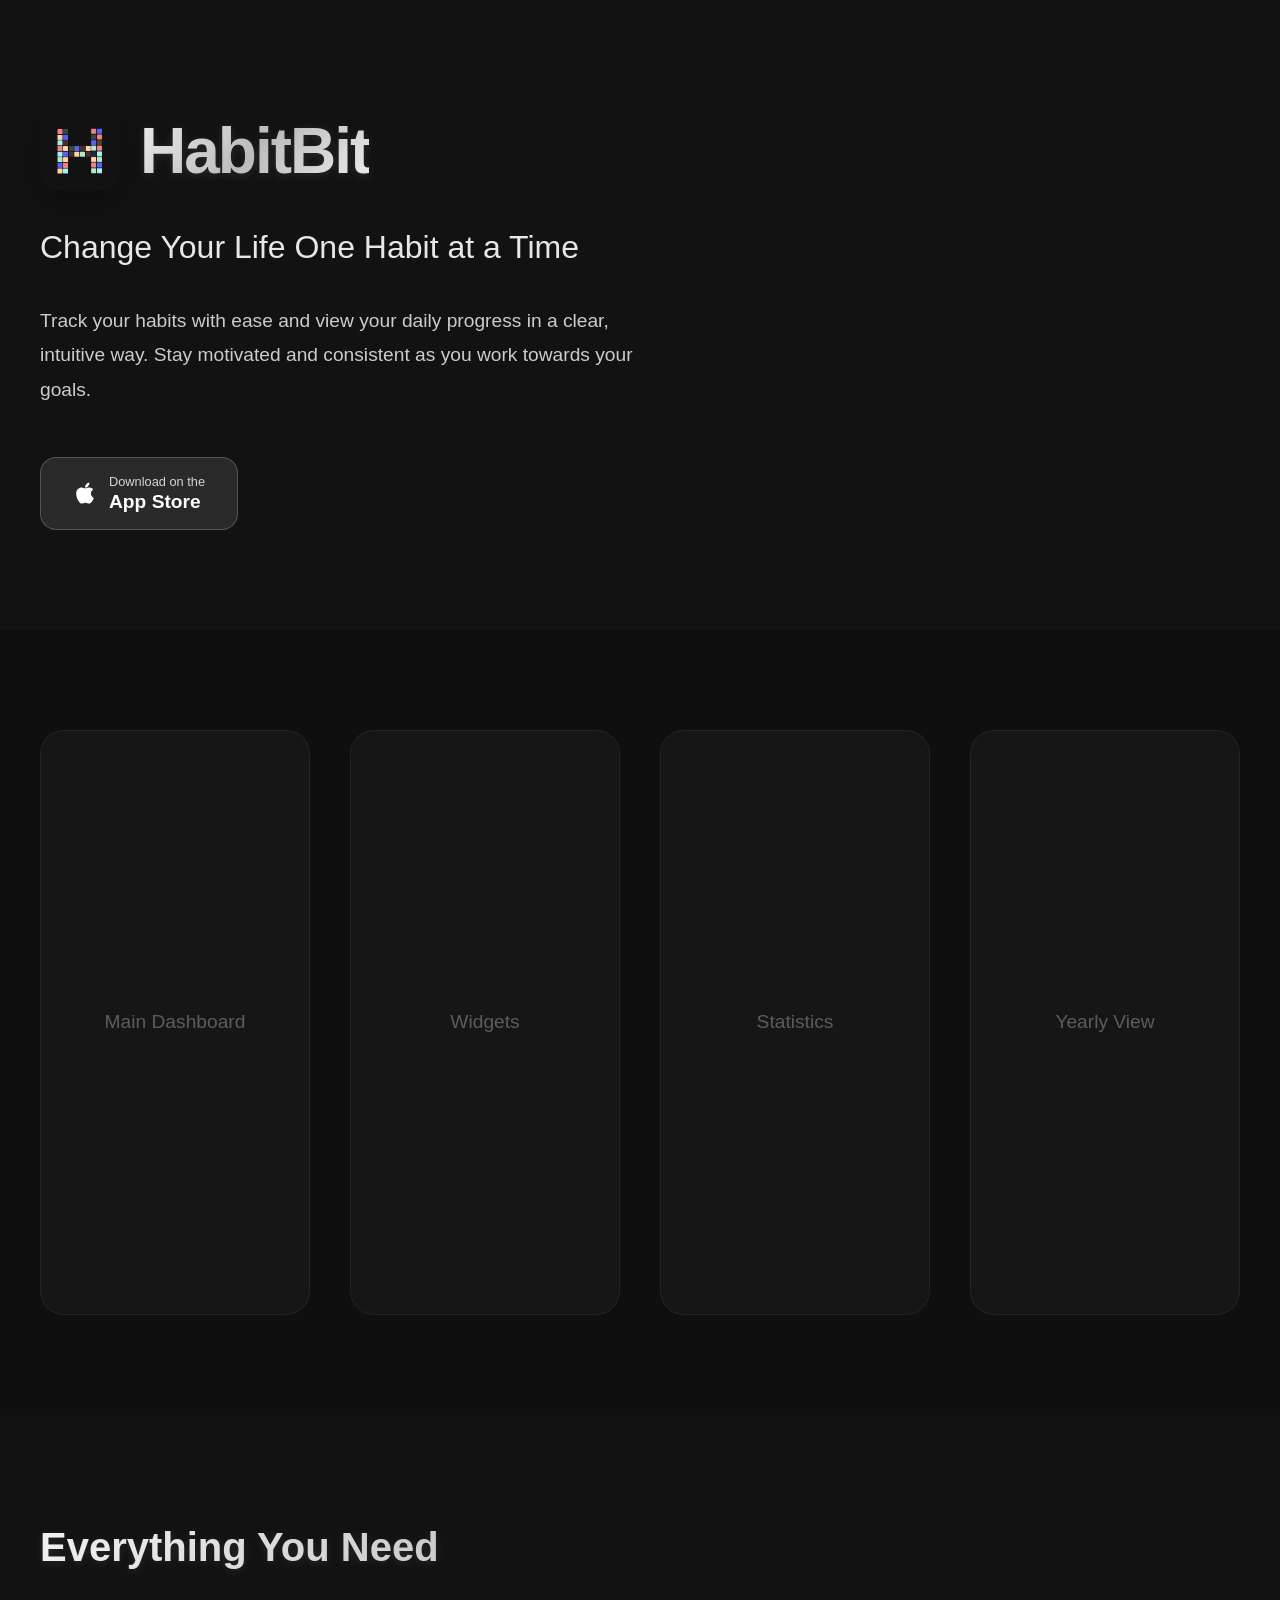
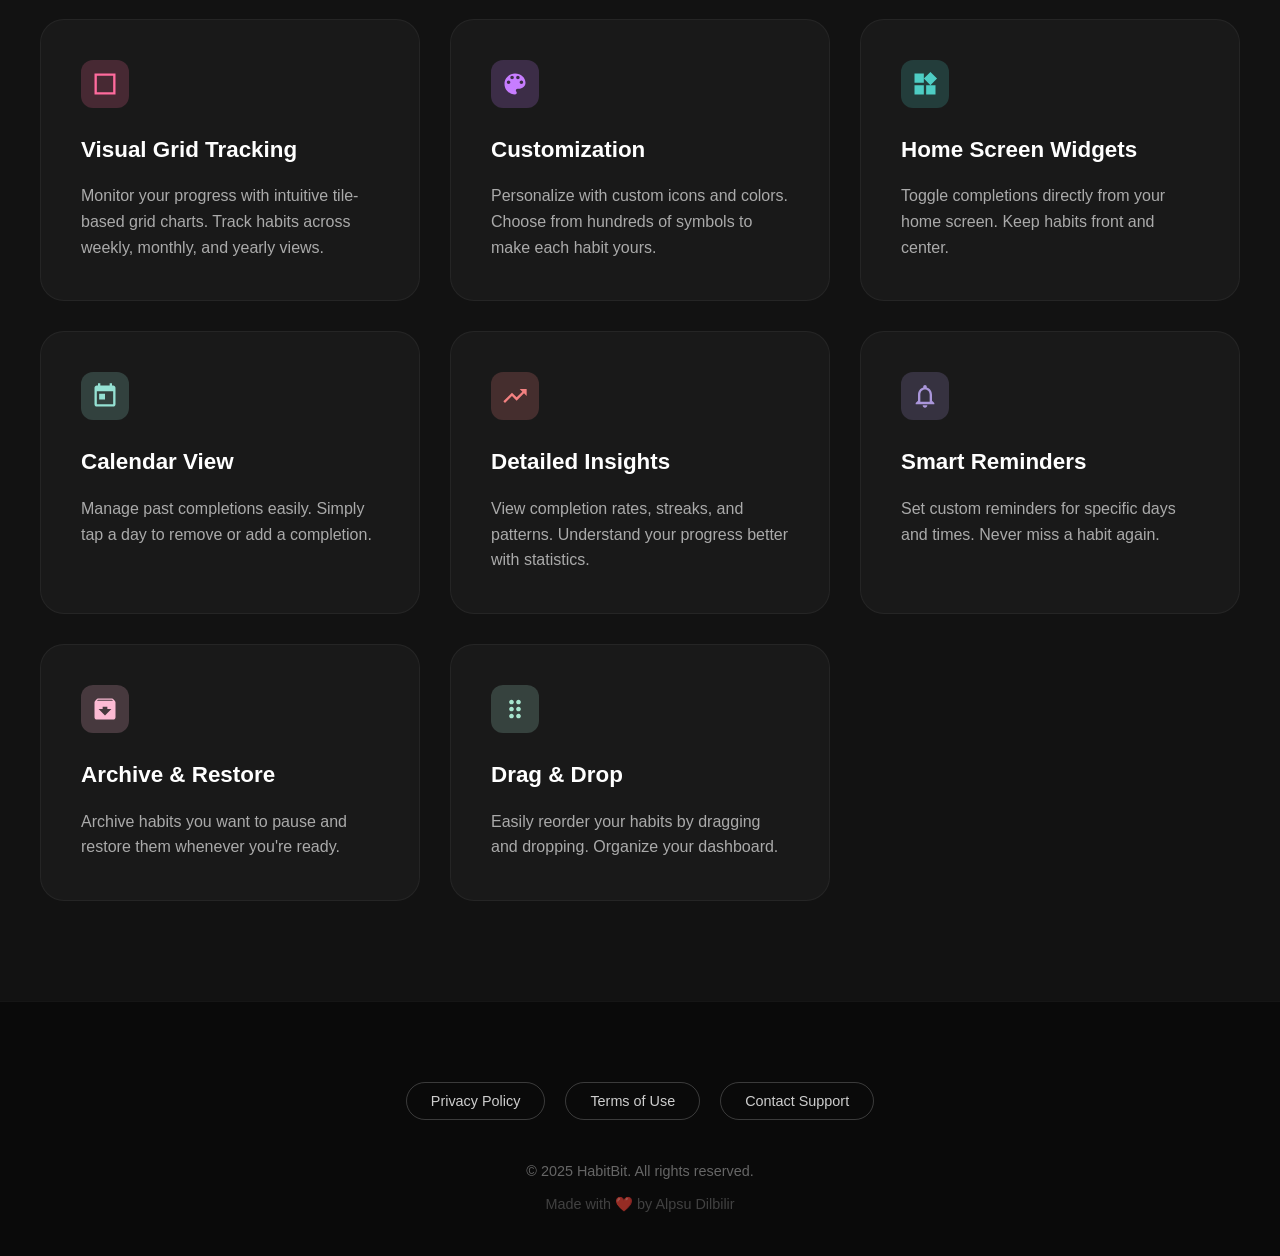
==== index.html @ 61f67ca1 "Update favicon and logo image references" ====
<!DOCTYPE html>
<html lang="en">
<head>
    <meta charset="UTF-8">
    <meta name="viewport" content="width=device-width, initial-scale=1.0">
    <title>HabitBit - Build Better Habits Daily</title>
    <link rel="icon" type="image/png" href="habitbit.png">
    <link rel="apple-touch-icon" href="habitbit.png">
    <style>
        * {
            margin: 0;
            padding: 0;
            box-sizing: border-box;
        }
        
        body {
            font-family: -apple-system, BlinkMacSystemFont, 'Segoe UI', Roboto, Oxygen, Ubuntu, Cantarell, sans-serif;
            line-height: 1.6;
            color: #e0e0e0;
            background: #121212;
            overflow-x: hidden;
        }
        
        /* Liquid Glass Text Effect */
        .liquid-text {
            background: linear-gradient(135deg, rgba(255,255,255,0.95) 0%, rgba(255,255,255,0.7) 50%, rgba(255,255,255,0.95) 100%);
            -webkit-background-clip: text;
            -webkit-text-fill-color: transparent;
            background-clip: text;
            text-shadow: 0 2px 10px rgba(255,255,255,0.1);
            font-weight: 700;
        }

        .section-header {
            text-align: left;
            margin-bottom: 40px;
        }

        /* Header */
        header {
            background: #121212;
            padding: 100px 20px;
            position: relative;
            overflow: hidden;
        }
        
        /* Abstract Background Blobs */
        .blob {
            position: absolute;
            border-radius: 50%;
            filter: blur(80px);
            z-index: 0;
            opacity: 0.4;
        }
        
        .blob-1 { top: -10%; left: -10%; width: 500px; height: 500px; background: #FF6B9D; }
        .blob-2 { top: 40%; right: -10%; width: 400px; height: 400px; background: #4ECDC4; }
        .blob-3 { bottom: -10%; left: 20%; width: 600px; height: 600px; background: #C77DFF; }

        .header-content {
            max-width: 1200px;
            margin: 0 auto;
            position: relative;
            z-index: 1;
            text-align: left;
        }
        
        .logo-container {
            display: flex;
            align-items: center;
            gap: 20px;
            margin-bottom: 20px;
        }
        
        .app-icon {
            width: 80px;
            height: 80px;
            border-radius: 20px;
            object-fit: cover;
            box-shadow: 0 10px 30px rgba(0,0,0,0.3);
        }
        
        .logo {
            font-size: 4em;
            letter-spacing: -2px;
            display: inline-block;
        }
        
        .tagline {
            font-size: 2em;
            margin-bottom: 30px;
            font-weight: 300;
            color: #ffffff;
            opacity: 0.9;
            max-width: 600px;
        }
        
        .description {
            font-size: 1.2em;
            margin-bottom: 50px;
            color: #cccccc;
            line-height: 1.8;
            max-width: 600px;
        }
        
        /* App Store Button */
        .app-store-btn {
            display: inline-flex;
            align-items: center;
            gap: 12px;
            padding: 16px 32px;
            background: rgba(255, 255, 255, 0.1);
            backdrop-filter: blur(10px);
            border: 1px solid rgba(255, 255, 255, 0.2);
            border-radius: 16px;
            color: white;
            text-decoration: none;
            transition: all 0.3s ease;
        }
        
        .app-store-btn:hover {
            background: rgba(255, 255, 255, 0.2);
            transform: translateY(-2px);
            box-shadow: 0 10px 20px rgba(0,0,0,0.2);
        }

        .apple-icon {
            width: 24px;
            height: 24px;
            fill: white;
        }
        
        .btn-text {
            display: flex;
            flex-direction: column;
            line-height: 1.2;
        }
        
        .btn-text-small { font-size: 0.8em; opacity: 0.8; }
        .btn-text-large { font-size: 1.2em; font-weight: 600; }

        /* Screenshots Section */
        .screenshots {
            padding: 100px 20px;
            background: #0f0f0f;
            position: relative;
            z-index: 1;
        }
        
        .screenshots-container {
            max-width: 1200px;
            margin: 0 auto;
            display: grid;
            grid-template-columns: repeat(auto-fit, minmax(260px, 1fr));
            gap: 40px;
        }
        
        .screenshot-placeholder {
            background: rgba(255, 255, 255, 0.03);
            border: 1px solid rgba(255, 255, 255, 0.05);
            border-radius: 24px;
            aspect-ratio: 9/19.5;
            display: flex;
            align-items: center;
            justify-content: center;
            color: rgba(255,255,255,0.3);
            font-size: 1.2em;
            transition: transform 0.3s ease;
        }
        
        .screenshot-placeholder:hover {
            transform: translateY(-10px);
            background: rgba(255, 255, 255, 0.05);
        }
        
        /* Features Section */
        .features {
            padding: 100px 20px;
            background: #121212;
            position: relative;
            z-index: 1;
        }
        
        .features-container {
            max-width: 1200px;
            margin: 0 auto;
        }
        
        .features-grid {
            display: grid;
            grid-template-columns: repeat(auto-fit, minmax(320px, 1fr));
            gap: 30px;
        }
        
        .feature-card {
            padding: 40px;
            border-radius: 24px;
            background: rgba(255, 255, 255, 0.03);
            border: 1px solid rgba(255, 255, 255, 0.05);
            transition: all 0.3s ease;
        }
        
        .feature-card:hover {
            background: rgba(255, 255, 255, 0.05);
            transform: translateY(-5px);
            border-color: rgba(255, 255, 255, 0.1);
        }
        
        .feature-icon {
            width: 48px;
            height: 48px;
            margin-bottom: 24px;
            padding: 10px;
            border-radius: 12px;
            background: rgba(255,255,255,0.1);
        }

        .feature-icon svg {
            width: 100%;
            height: 100%;
            fill: white;
        }
        
        .feature-title {
            font-size: 1.4em;
            margin-bottom: 16px;
            color: white;
            font-weight: 600;
        }
        
        .feature-description {
            color: #aaaaaa;
            line-height: 1.6;
        }
        
        /* Footer & Legal Links */
        footer {
            background: #0a0a0a;
            padding: 80px 20px 40px;
            border-top: 1px solid rgba(255,255,255,0.05);
            position: relative;
            z-index: 1;
        }

        .footer-content {
            max-width: 1200px;
            margin: 0 auto;
            text-align: center;
        }

        .legal-buttons {
            display: flex;
            justify-content: center;
            gap: 20px;
            margin-bottom: 40px;
        }

        .legal-btn {
            background: transparent;
            border: 1px solid rgba(255,255,255,0.2);
            color: rgba(255,255,255,0.8);
            padding: 10px 24px;
            border-radius: 20px;
            cursor: pointer;
            font-size: 0.9em;
            transition: all 0.3s;
        }

        .legal-btn:hover {
            background: rgba(255,255,255,0.1);
            color: white;
            border-color: white;
        }

        /* Modal Styles */
        .modal {
            display: none;
            position: fixed;
            top: 0;
            left: 0;
            width: 100%;
            height: 100%;
            background: rgba(0,0,0,0.8);
            backdrop-filter: blur(5px);
            z-index: 1000;
            overflow-y: auto;
        }

        .modal-content {
            background: #1a1a1a;
            margin: 50px auto;
            padding: 40px;
            width: 90%;
            max-width: 800px;
            border-radius: 24px;
            border: 1px solid rgba(255,255,255,0.1);
            position: relative;
            animation: slideUp 0.3s ease;
        }

        @keyframes slideUp {
            from { transform: translateY(50px); opacity: 0; }
            to { transform: translateY(0); opacity: 1; }
        }

        .close-btn {
            position: absolute;
            top: 20px;
            right: 20px;
            font-size: 24px;
            color: white;
            cursor: pointer;
            background: none;
            border: none;
            padding: 10px;
            opacity: 0.7;
        }

        .close-btn:hover { opacity: 1; }

        .legal-text h2 { color: white; margin-bottom: 20px; }
        .legal-text h3 { color: #e0e0e0; margin: 20px 0 10px; }
        .legal-text p { color: #aaaaaa; margin-bottom: 15px; }
        
        .copyright {
            color: #666;
            font-size: 0.9em;
        }

        /* SVG Definitions */
        .icon-color-1 { background: rgba(255, 107, 157, 0.2); color: #FF6B9D; }
        .icon-color-2 { background: rgba(199, 125, 255, 0.2); color: #C77DFF; }
        .icon-color-3 { background: rgba(78, 205, 196, 0.2); color: #4ECDC4; }
        .icon-color-4 { background: rgba(149, 225, 211, 0.2); color: #95E1D3; }
        .icon-color-5 { background: rgba(243, 129, 129, 0.2); color: #F38181; }
        .icon-color-6 { background: rgba(170, 150, 218, 0.2); color: #AA96DA; }
        .icon-color-7 { background: rgba(252, 186, 211, 0.2); color: #FCBAD3; }
        .icon-color-8 { background: rgba(168, 230, 207, 0.2); color: #A8E6CF; }
        
        .feature-icon svg { fill: currentColor; }

        @media (max-width: 768px) {
            .logo { font-size: 3em; }
            .app-icon { width: 60px; height: 60px; border-radius: 15px; }
            .logo-container { gap: 15px; }
            .tagline { font-size: 1.5em; }
            .header-content, .section-header { text-align: center; }
            .tagline, .description { margin-left: auto; margin-right: auto; }
        }
    </style>
</head>
<body>
    <!-- Background Blobs -->
    <div class="blob blob-1"></div>
    <div class="blob blob-2"></div>
    <div class="blob blob-3"></div>

    <!-- Header -->
    <header>
        <div class="header-content">
            <div class="logo-container">
                <img src="habitbit.png" alt="HabitBit Icon" class="app-icon">
                <div class="logo liquid-text">HabitBit</div>
            </div>
            <div class="tagline">Change Your Life One Habit at a Time</div>
            <div class="description">
                Track your habits with ease and view your daily progress in a clear, intuitive way. Stay motivated and consistent as you work towards your goals.
            </div>
            
            <a href="https://apps.apple.com/app/habitbit/id[YOUR_APP_ID]" class="app-store-btn" target="_blank">
                <svg class="apple-icon" viewBox="0 0 384 512">
                    <path d="M318.7 268.7c-.2-36.7 16.4-64.4 50-84.8-18.8-26.9-47.2-41.7-84.7-44.6-35.5-2.8-74.3 20.7-88.5 20.7-15 0-49.4-19.7-76.4-19.7C63.3 141.2 4 184.8 4 273.5q0 39.3 14.4 81.2c12.8 36.7 59 126.7 107.2 125.2 25.2-.6 43-17.9 75.8-17.9 31.8 0 48.3 17.9 76.4 17.9 48.6-.7 90.4-82.5 102.6-119.3-65.2-30.7-61.7-90-61.7-91.9zm-56.6-164.2c27.3-32.4 24.8-61.9 24-72.5-24.1 1.4-52 16.4-67.9 34.9-17.5 19.8-27.8 44.3-25.6 71.9 26.1 2 52.3-11.4 69.5-34.3z"/>
                </svg>
                <div class="btn-text">
                    <span class="btn-text-small">Download on the</span>
                    <span class="btn-text-large">App Store</span>
                </div>
            </a>
        </div>
    </header>
    
    <!-- Screenshots -->
    <section class="screenshots">
        <div class="screenshots-container">
            <div class="screenshot-placeholder">Main Dashboard</div>
            <div class="screenshot-placeholder">Widgets</div>
            <div class="screenshot-placeholder">Statistics</div>
            <div class="screenshot-placeholder">Yearly View</div>
        </div>
    </section>
    
    <!-- Features -->
    <section class="features">
        <div class="features-container">
            <div class="section-header">
                <h2 class="liquid-text" style="font-size: 2.5em;">Everything You Need</h2>
            </div>
            
            <div class="features-grid">
                <!-- Visual Grid Tracking -->
                <div class="feature-card">
                    <div class="feature-icon icon-color-1">
                        <svg viewBox="0 0 24 24"><path d="M3 3h18v18H3V3zm2 2v14h14V5H5z"/></svg>
                    </div>
                    <div class="feature-title">Visual Grid Tracking</div>
                    <div class="feature-description">
                        Monitor your progress with intuitive tile-based grid charts. Track habits across weekly, monthly, and yearly views.
                    </div>
                </div>
                
                <!-- Customization -->
                <div class="feature-card">
                    <div class="feature-icon icon-color-2">
                        <svg viewBox="0 0 24 24"><path d="M12 3c-4.97 0-9 4.03-9 9s4.03 9 9 9c.83 0 1.5-.67 1.5-1.5 0-.39-.15-.74-.39-1.01-.23-.26-.38-.61-.38-.99 0-.83.67-1.5 1.5-1.5H16c2.76 0 5-2.24 5-5 0-4.42-4.03-8-9-8zm-5.5 9c-.83 0-1.5-.67-1.5-1.5S5.67 9 6.5 9 8 9.67 8 10.5 7.33 12 6.5 12zm3-4C8.67 8 8 7.33 8 6.5S8.67 5 9.5 5s1.5.67 1.5 1.5S10.33 8 9.5 8zm5 0c-.83 0-1.5-.67-1.5-1.5S13.67 5 14.5 5s1.5.67 1.5 1.5S15.33 8 14.5 8zm3 4c-.83 0-1.5-.67-1.5-1.5S16.67 9 17.5 9s1.5.67 1.5 1.5-.67 1.5-1.5 1.5z"/></svg>
                    </div>
                    <div class="feature-title">Customization</div>
                    <div class="feature-description">
                        Personalize with custom icons and colors. Choose from hundreds of symbols to make each habit yours.
                    </div>
                </div>
                
                <!-- Widgets -->
                <div class="feature-card">
                    <div class="feature-icon icon-color-3">
                        <svg viewBox="0 0 24 24"><path d="M13 13v8h8v-8h-8zM3 21h8v-8H3v8zM3 3v8h8V3H3zm13.66-1.31L11 7.34 16.66 13l5.66-5.66-5.66-5.65z"/></svg>
                    </div>
                    <div class="feature-title">Home Screen Widgets</div>
                    <div class="feature-description">
                        Toggle completions directly from your home screen. Keep habits front and center.
                    </div>
                </div>
                
                <!-- Calendar -->
                <div class="feature-card">
                    <div class="feature-icon icon-color-4">
                        <svg viewBox="0 0 24 24"><path d="M19 3h-1V1h-2v2H8V1H6v2H5c-1.11 0-1.99.9-1.99 2L3 19c0 1.1.89 2 2 2h14c1.1 0 2-.9 2-2V5c0-1.1-.9-2-2-2zm0 16H5V8h14v11zM7 10h5v5H7z"/></svg>
                    </div>
                    <div class="feature-title">Calendar View</div>
                    <div class="feature-description">
                        Manage past completions easily. Simply tap a day to remove or add a completion.
                    </div>
                </div>
                
                <!-- Insights -->
                <div class="feature-card">
                    <div class="feature-icon icon-color-5">
                        <svg viewBox="0 0 24 24"><path d="M16 6l2.29 2.29-4.88 4.88-4-4L2 16.59 3.41 18l6-6 4 4 6.3-6.29L22 12V6z"/></svg>
                    </div>
                    <div class="feature-title">Detailed Insights</div>
                    <div class="feature-description">
                        View completion rates, streaks, and patterns. Understand your progress better with statistics.
                    </div>
                </div>
                
                <!-- Reminders -->
                <div class="feature-card">
                    <div class="feature-icon icon-color-6">
                        <svg viewBox="0 0 24 24"><path d="M12 22c1.1 0 2-.9 2-2h-4c0 1.1.9 2 2 2zm6-6v-5c0-3.07-1.63-5.64-4.5-6.32V4c0-.83-.67-1.5-1.5-1.5s-1.5.67-1.5 1.5v.68C7.64 5.36 6 7.92 6 11v5l-2 2v1h16v-1l-2-2zm-2 1H8v-6c0-2.48 1.51-4.5 4-4.5s4 2.02 4 4.5v6z"/></svg>
                    </div>
                    <div class="feature-title">Smart Reminders</div>
                    <div class="feature-description">
                        Set custom reminders for specific days and times. Never miss a habit again.
                    </div>
                </div>
                
                <!-- Archive -->
                <div class="feature-card">
                    <div class="feature-icon icon-color-7">
                        <svg viewBox="0 0 24 24"><path d="M20.54 5.23l-1.39-1.68C18.88 3.21 18.47 3 18 3H6c-.47 0-.88.21-1.16.55L3.46 5.23C3.17 5.57 3 6.02 3 6.5V19c0 1.1.9 2 2 2h14c1.1 0 2-.9 2-2V6.5c0-.48-.17-.93-.46-1.27zM12 17.5L6.5 12H10v-2h4v2h3.5L12 17.5zM5.12 5l.81-1h12.12l.81 1H5.12z"/></svg>
                    </div>
                    <div class="feature-title">Archive & Restore</div>
                    <div class="feature-description">
                        Archive habits you want to pause and restore them whenever you're ready.
                    </div>
                </div>
                
                <!-- Drag & Drop -->
                <div class="feature-card">
                    <div class="feature-icon icon-color-8">
                        <svg viewBox="0 0 24 24"><path d="M11 18c0 1.1-.9 2-2 2s-2-.9-2-2 .9-2 2-2 2 .9 2 2zm-2-8c-1.1 0-2 .9-2 2s.9 2 2 2 2-.9 2-2-.9-2-2-2zm0-6c-1.1 0-2 .9-2 2s.9 2 2 2 2-.9 2-2-.9-2-2-2zm6 4c1.1 0 2-.9 2-2s-.9-2-2-2-2 .9-2 2 .9 2 2 2zm0 2c-1.1 0-2 .9-2 2s.9 2 2 2 2-.9 2-2-.9-2-2-2zm0 6c-1.1 0-2 .9-2 2s.9 2 2 2 2-.9 2-2-.9-2-2-2z"/></svg>
                    </div>
                    <div class="feature-title">Drag & Drop</div>
                    <div class="feature-description">
                        Easily reorder your habits by dragging and dropping. Organize your dashboard.
                    </div>
                </div>
            </div>
        </div>
    </section>
    
    <!-- Footer -->
    <footer>
        <div class="footer-content">
            <div class="legal-buttons">
                <button class="legal-btn" onclick="openModal('privacy-modal')">Privacy Policy</button>
                <button class="legal-btn" onclick="openModal('terms-modal')">Terms of Use</button>
                <button class="legal-btn" onclick="window.location.href='mailto:alpsudilbilir@gmail.com'">Contact Support</button>
            </div>
            
            <div class="copyright">
                <p>&copy; 2025 HabitBit. All rights reserved.</p>
                <p style="margin-top: 10px; opacity: 0.6;">Made with ❤️ by Alpsu Dilbilir</p>
            </div>
        </div>
    </footer>

    <!-- Privacy Modal -->
    <div id="privacy-modal" class="modal">
        <div class="modal-content">
            <button class="close-btn" onclick="closeModal('privacy-modal')">×</button>
            <div class="legal-text">
                <h2 class="liquid-text">Privacy Policy</h2>
                <p><strong>Last Updated: 2025</strong></p>
                
                <h3>1. Information Collection</h3>
                <p>HabitBit does not collect, store, or share any personal information. All data, including your habits and completion history, is stored locally on your device.</p>
                
                <h3>2. Data Usage</h3>
                <p>We do not have access to your data. It is strictly used for the app's functionality on your device.</p>
                
                <h3>3. Data Storage</h3>
                <p>HabitBit does NOT use iCloud synchronization or any external servers. All your data remains on your device. If you delete the app, your data will be deleted.</p>
                
                <h3>4. Contact</h3>
                <p>For questions about privacy, please contact us at alpsudilbilir@gmail.com.</p>
            </div>
        </div>
    </div>

    <!-- Terms Modal -->
    <div id="terms-modal" class="modal">
        <div class="modal-content">
            <button class="close-btn" onclick="closeModal('terms-modal')">×</button>
            <div class="legal-text">
                <h2 class="liquid-text">Terms of Use</h2>
                <p><strong>Last Updated: 2025</strong></p>
                
                <h3>1. Acceptance of Terms</h3>
                <p>By downloading and using HabitBit, you agree to these terms.</p>
                
                <h3>2. Usage</h3>
                <p>HabitBit is a tool for personal habit tracking. We are not responsible for any outcomes resulting from the use of this app.</p>
                
                <h3>3. Data Privacy</h3>
                <p>You acknowledge that HabitBit stores data locally on your device and does not backup data to the cloud. You are responsible for your own data.</p>
                
                <h3>4. Intellectual Property</h3>
                <p>All content and design within the app are the property of the developer, except for user-generated content.</p>
                
                <h3>5. Termination</h3>
                <p>We reserve the right to terminate or suspend access to the app immediately, without prior notice, for any reason.</p>
            </div>
        </div>
    </div>

    <script>
        function openModal(id) {
            document.getElementById(id).style.display = 'block';
            document.body.style.overflow = 'hidden';
        }

        function closeModal(id) {
            document.getElementById(id).style.display = 'none';
            document.body.style.overflow = 'auto';
        }

        // Close modal when clicking outside
        window.onclick = function(event) {
            if (event.target.classList.contains('modal')) {
                event.target.style.display = "none";
                document.body.style.overflow = 'auto';
            }
        }
    </script>
</body>
</html>
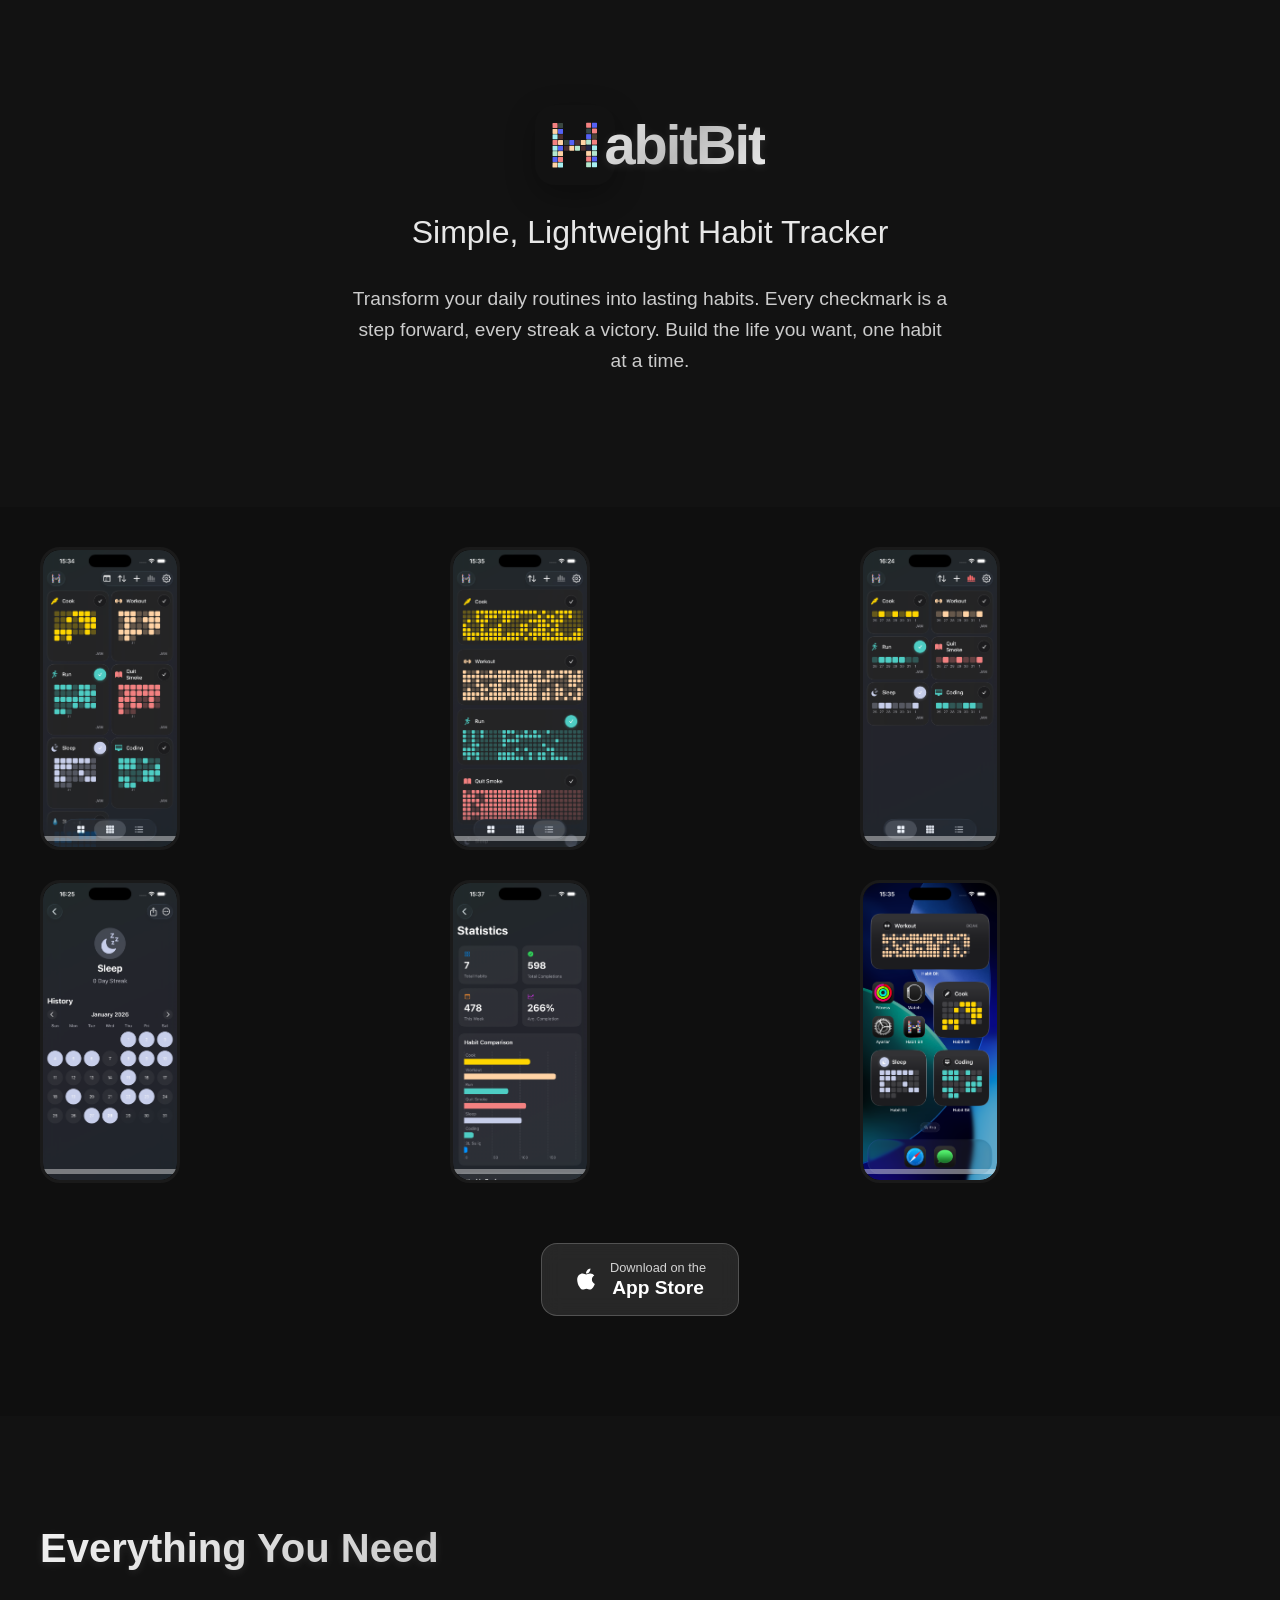
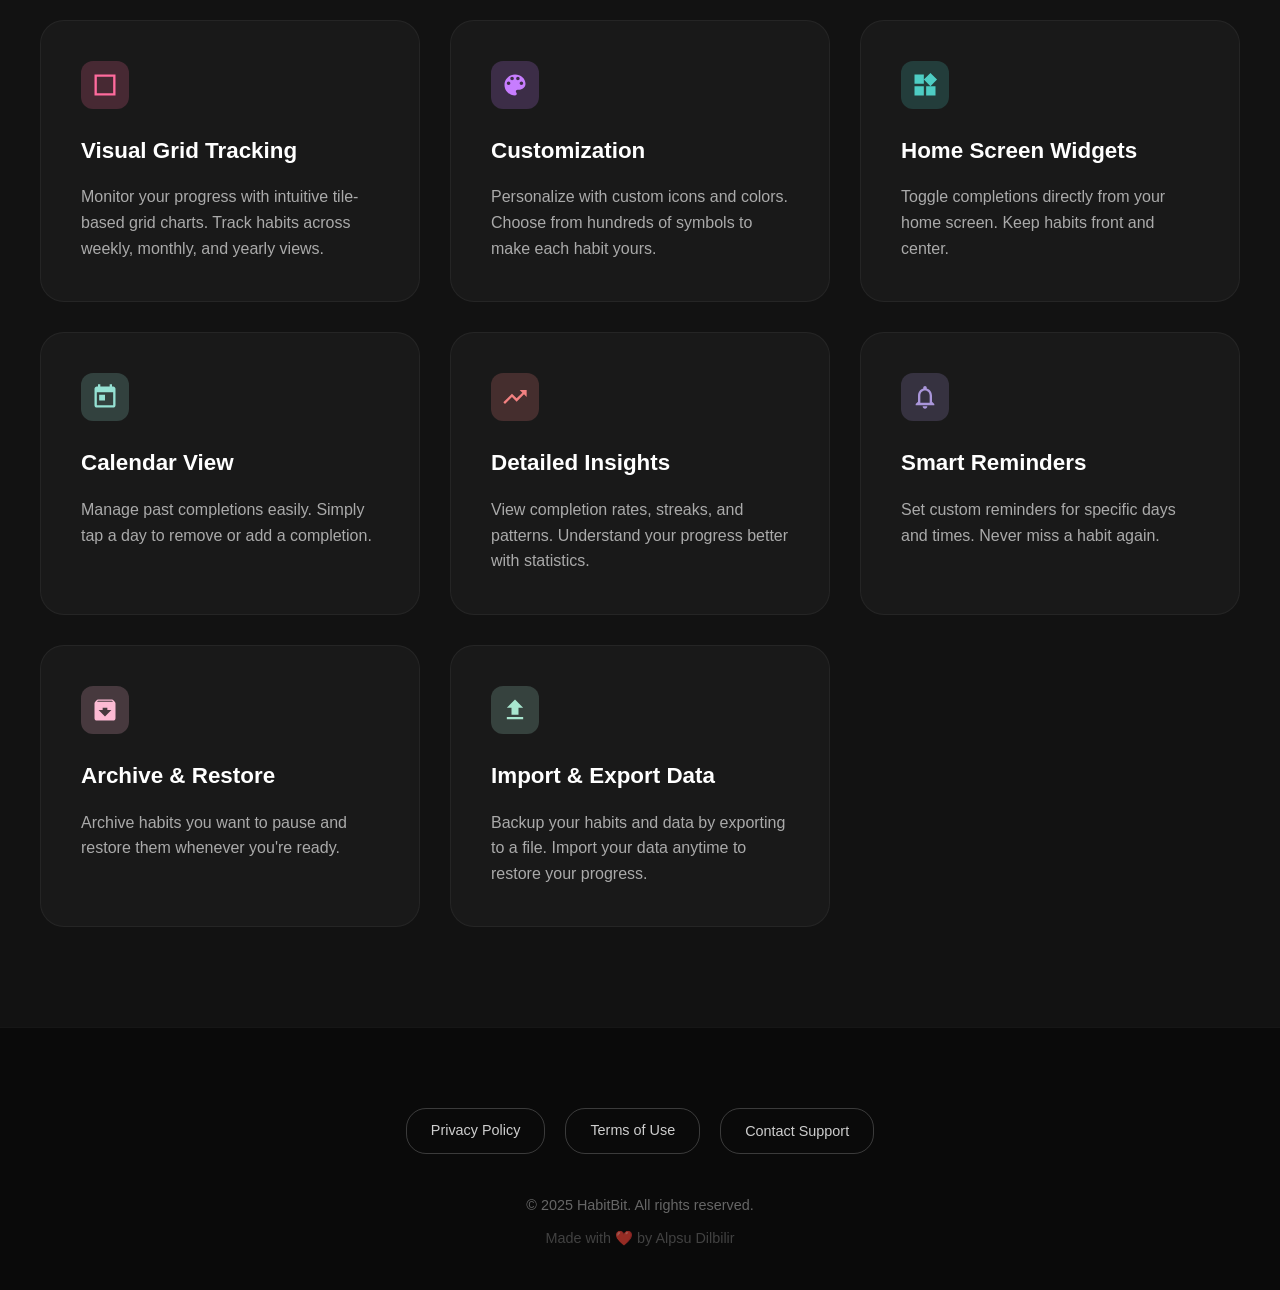
==== commit 574d7d31: "Update website: Add screenshots, update privacy and terms pages, improve design" ====
--- a/index.html
+++ b/index.html
@@ -3,7 +3,7 @@
 <head>
     <meta charset="UTF-8">
     <meta name="viewport" content="width=device-width, initial-scale=1.0">
-    <title>HabitBit - Build Better Habits Daily</title>
+    <title>HabitBit - Simple Habit Tracking</title>
     <link rel="icon" type="image/png" href="habitbit.png">
     <link rel="apple-touch-icon" href="habitbit.png">
     <style>
@@ -44,6 +44,12 @@
             overflow: hidden;
         }
         
+        @media (min-width: 769px) {
+            header {
+                padding-left: 40px;
+            }
+        }
+        
         /* Abstract Background Blobs */
         .blob {
             position: absolute;
@@ -62,14 +68,18 @@
             margin: 0 auto;
             position: relative;
             z-index: 1;
-            text-align: left;
+            text-align: center;
         }
         
         .logo-container {
             display: flex;
             align-items: center;
-            gap: 20px;
+            gap: 0px;
             margin-bottom: 20px;
+            max-width: 600px;
+            margin-left: auto;
+            margin-right: auto;
+            justify-content: center;
         }
         
         .app-icon {
@@ -81,9 +91,10 @@
         }
         
         .logo {
-            font-size: 4em;
+            font-size: 3.5em;
             letter-spacing: -2px;
             display: inline-block;
+            margin-left: -11px;
         }
         
         .tagline {
@@ -93,14 +104,21 @@
             color: #ffffff;
             opacity: 0.9;
             max-width: 600px;
+            line-height: 1.4;
+            margin-left: auto;
+            margin-right: auto;
+            text-align: center;
         }
         
         .description {
             font-size: 1.2em;
-            margin-bottom: 50px;
+            margin-bottom: 30px;
             color: #cccccc;
-            line-height: 1.8;
+            line-height: 1.6;
             max-width: 600px;
+            margin-left: auto;
+            margin-right: auto;
+            text-align: center;
         }
         
         /* App Store Button */
@@ -141,7 +159,7 @@
 
         /* Screenshots Section */
         .screenshots {
-            padding: 100px 20px;
+            padding: 40px 20px 100px;
             background: #0f0f0f;
             position: relative;
             z-index: 1;
@@ -151,26 +169,77 @@
             max-width: 1200px;
             margin: 0 auto;
             display: grid;
-            grid-template-columns: repeat(auto-fit, minmax(260px, 1fr));
-            gap: 40px;
+            grid-template-columns: repeat(6, 1fr);
+            gap: 30px;
+            align-items: start;
+        }
+        
+        @media (max-width: 1400px) {
+            .screenshots-container {
+                grid-template-columns: repeat(3, 1fr);
+            }
+        }
+        
+        @media (max-width: 900px) {
+            .screenshots-container {
+                grid-template-columns: repeat(2, 1fr);
+            }
+        }
+        
+        @media (max-width: 600px) {
+            .screenshots-container {
+                grid-template-columns: 1fr;
+            }
         }
         
         .screenshot-placeholder {
-            background: rgba(255, 255, 255, 0.03);
-            border: 1px solid rgba(255, 255, 255, 0.05);
-            border-radius: 24px;
+            background: #000;
+            border: 3px solid #1a1a1a;
+            border-radius: 20px;
             aspect-ratio: 9/19.5;
+            width: 100%;
+            max-width: 140px;
             display: flex;
+            flex-direction: column;
             align-items: center;
             justify-content: center;
             color: rgba(255,255,255,0.3);
             font-size: 1.2em;
             transition: transform 0.3s ease;
+            overflow: hidden;
+            box-shadow: inset 0 0 0 1px rgba(255, 255, 255, 0.1);
+            position: relative;
+            padding: 0;
+        }
+        
+        .screenshot-placeholder::after {
+            content: '';
+            position: absolute;
+            bottom: 6px;
+            left: 50%;
+            transform: translateX(-50%);
+            width: 134px;
+            height: 5px;
+            background: rgba(255, 255, 255, 0.4);
+            border-radius: 3px;
+            z-index: 2;
         }
         
         .screenshot-placeholder:hover {
             transform: translateY(-10px);
-            background: rgba(255, 255, 255, 0.05);
+            box-shadow: 0 -8px 30px rgba(0, 0, 0, 0.4), 0 0 0 2px rgba(255, 255, 255, 0.15);
+        }
+        
+        .screenshot-img {
+            width: 100%;
+            height: 100%;
+            object-fit: cover;
+            border-radius: 17px;
+            transition: transform 0.3s ease;
+        }
+        
+        .screenshot-placeholder:hover .screenshot-img {
+            transform: scale(1.02);
         }
         
         /* Features Section */
@@ -264,6 +333,8 @@
             cursor: pointer;
             font-size: 0.9em;
             transition: all 0.3s;
+            text-decoration: none;
+            display: inline-block;
         }
 
         .legal-btn:hover {
@@ -340,9 +411,9 @@
         .feature-icon svg { fill: currentColor; }
 
         @media (max-width: 768px) {
-            .logo { font-size: 3em; }
+            .logo { font-size: 2.6em; margin-left: -8px; }
             .app-icon { width: 60px; height: 60px; border-radius: 15px; }
-            .logo-container { gap: 15px; }
+            .logo-container { gap: 0px; margin-left: -15px; }
             .tagline { font-size: 1.5em; }
             .header-content, .section-header { text-align: center; }
             .tagline, .description { margin-left: auto; margin-right: auto; }
@@ -360,13 +431,38 @@
         <div class="header-content">
             <div class="logo-container">
                 <img src="habitbit.png" alt="HabitBit Icon" class="app-icon">
-                <div class="logo liquid-text">HabitBit</div>
-            </div>
-            <div class="tagline">Change Your Life One Habit at a Time</div>
+                <div class="logo liquid-text">abitBit</div>
+            </div>
+            <div class="tagline">Simple, Lightweight Habit Tracker</div>
             <div class="description">
-                Track your habits with ease and view your daily progress in a clear, intuitive way. Stay motivated and consistent as you work towards your goals.
-            </div>
-            
+                Transform your daily routines into lasting habits. Every checkmark is a step forward, every streak a victory. Build the life you want, one habit at a time.
+            </div>
+        </div>
+    </header>
+    
+    <!-- Screenshots -->
+    <section class="screenshots">
+        <div class="screenshots-container">
+            <div class="screenshot-placeholder">
+                <img src="main.png" alt="Main Dashboard" class="screenshot-img">
+            </div>
+            <div class="screenshot-placeholder">
+                <img src="yearly.png" alt="Yearly View" class="screenshot-img">
+            </div>
+            <div class="screenshot-placeholder">
+                <img src="weekly.png" alt="Weekly View" class="screenshot-img">
+            </div>
+            <div class="screenshot-placeholder">
+                <img src="detail.png" alt="Detail Screen" class="screenshot-img">
+            </div>
+            <div class="screenshot-placeholder">
+                <img src="stats.png" alt="Statistics" class="screenshot-img">
+            </div>
+            <div class="screenshot-placeholder">
+                <img src="widgets.png" alt="Widgets" class="screenshot-img">
+            </div>
+        </div>
+        <div style="text-align: center; margin-top: 60px;">
             <a href="https://apps.apple.com/app/habitbit/id[YOUR_APP_ID]" class="app-store-btn" target="_blank">
                 <svg class="apple-icon" viewBox="0 0 384 512">
                     <path d="M318.7 268.7c-.2-36.7 16.4-64.4 50-84.8-18.8-26.9-47.2-41.7-84.7-44.6-35.5-2.8-74.3 20.7-88.5 20.7-15 0-49.4-19.7-76.4-19.7C63.3 141.2 4 184.8 4 273.5q0 39.3 14.4 81.2c12.8 36.7 59 126.7 107.2 125.2 25.2-.6 43-17.9 75.8-17.9 31.8 0 48.3 17.9 76.4 17.9 48.6-.7 90.4-82.5 102.6-119.3-65.2-30.7-61.7-90-61.7-91.9zm-56.6-164.2c27.3-32.4 24.8-61.9 24-72.5-24.1 1.4-52 16.4-67.9 34.9-17.5 19.8-27.8 44.3-25.6 71.9 26.1 2 52.3-11.4 69.5-34.3z"/>
@@ -376,16 +472,6 @@
                     <span class="btn-text-large">App Store</span>
                 </div>
             </a>
-        </div>
-    </header>
-    
-    <!-- Screenshots -->
-    <section class="screenshots">
-        <div class="screenshots-container">
-            <div class="screenshot-placeholder">Main Dashboard</div>
-            <div class="screenshot-placeholder">Widgets</div>
-            <div class="screenshot-placeholder">Statistics</div>
-            <div class="screenshot-placeholder">Yearly View</div>
         </div>
     </section>
     
@@ -474,14 +560,14 @@
                     </div>
                 </div>
                 
-                <!-- Drag & Drop -->
+                <!-- Import & Export -->
                 <div class="feature-card">
                     <div class="feature-icon icon-color-8">
-                        <svg viewBox="0 0 24 24"><path d="M11 18c0 1.1-.9 2-2 2s-2-.9-2-2 .9-2 2-2 2 .9 2 2zm-2-8c-1.1 0-2 .9-2 2s.9 2 2 2 2-.9 2-2-.9-2-2-2zm0-6c-1.1 0-2 .9-2 2s.9 2 2 2 2-.9 2-2-.9-2-2-2zm6 4c1.1 0 2-.9 2-2s-.9-2-2-2-2 .9-2 2 .9 2 2 2zm0 2c-1.1 0-2 .9-2 2s.9 2 2 2 2-.9 2-2-.9-2-2-2zm0 6c-1.1 0-2 .9-2 2s.9 2 2 2 2-.9 2-2-.9-2-2-2z"/></svg>
-                    </div>
-                    <div class="feature-title">Drag & Drop</div>
-                    <div class="feature-description">
-                        Easily reorder your habits by dragging and dropping. Organize your dashboard.
+                        <svg viewBox="0 0 24 24"><path d="M9 16h6v-6h4l-7-7-7 7h4zm-4 2h14v2H5z"/></svg>
+                    </div>
+                    <div class="feature-title">Import & Export Data</div>
+                    <div class="feature-description">
+                        Backup your habits and data by exporting to a file. Import your data anytime to restore your progress.
                     </div>
                 </div>
             </div>
@@ -492,8 +578,8 @@
     <footer>
         <div class="footer-content">
             <div class="legal-buttons">
-                <button class="legal-btn" onclick="openModal('privacy-modal')">Privacy Policy</button>
-                <button class="legal-btn" onclick="openModal('terms-modal')">Terms of Use</button>
+                <a href="privacy.html" class="legal-btn">Privacy Policy</a>
+                <a href="tos.html" class="legal-btn">Terms of Use</a>
                 <button class="legal-btn" onclick="window.location.href='mailto:alpsudilbilir@gmail.com'">Contact Support</button>
             </div>
             
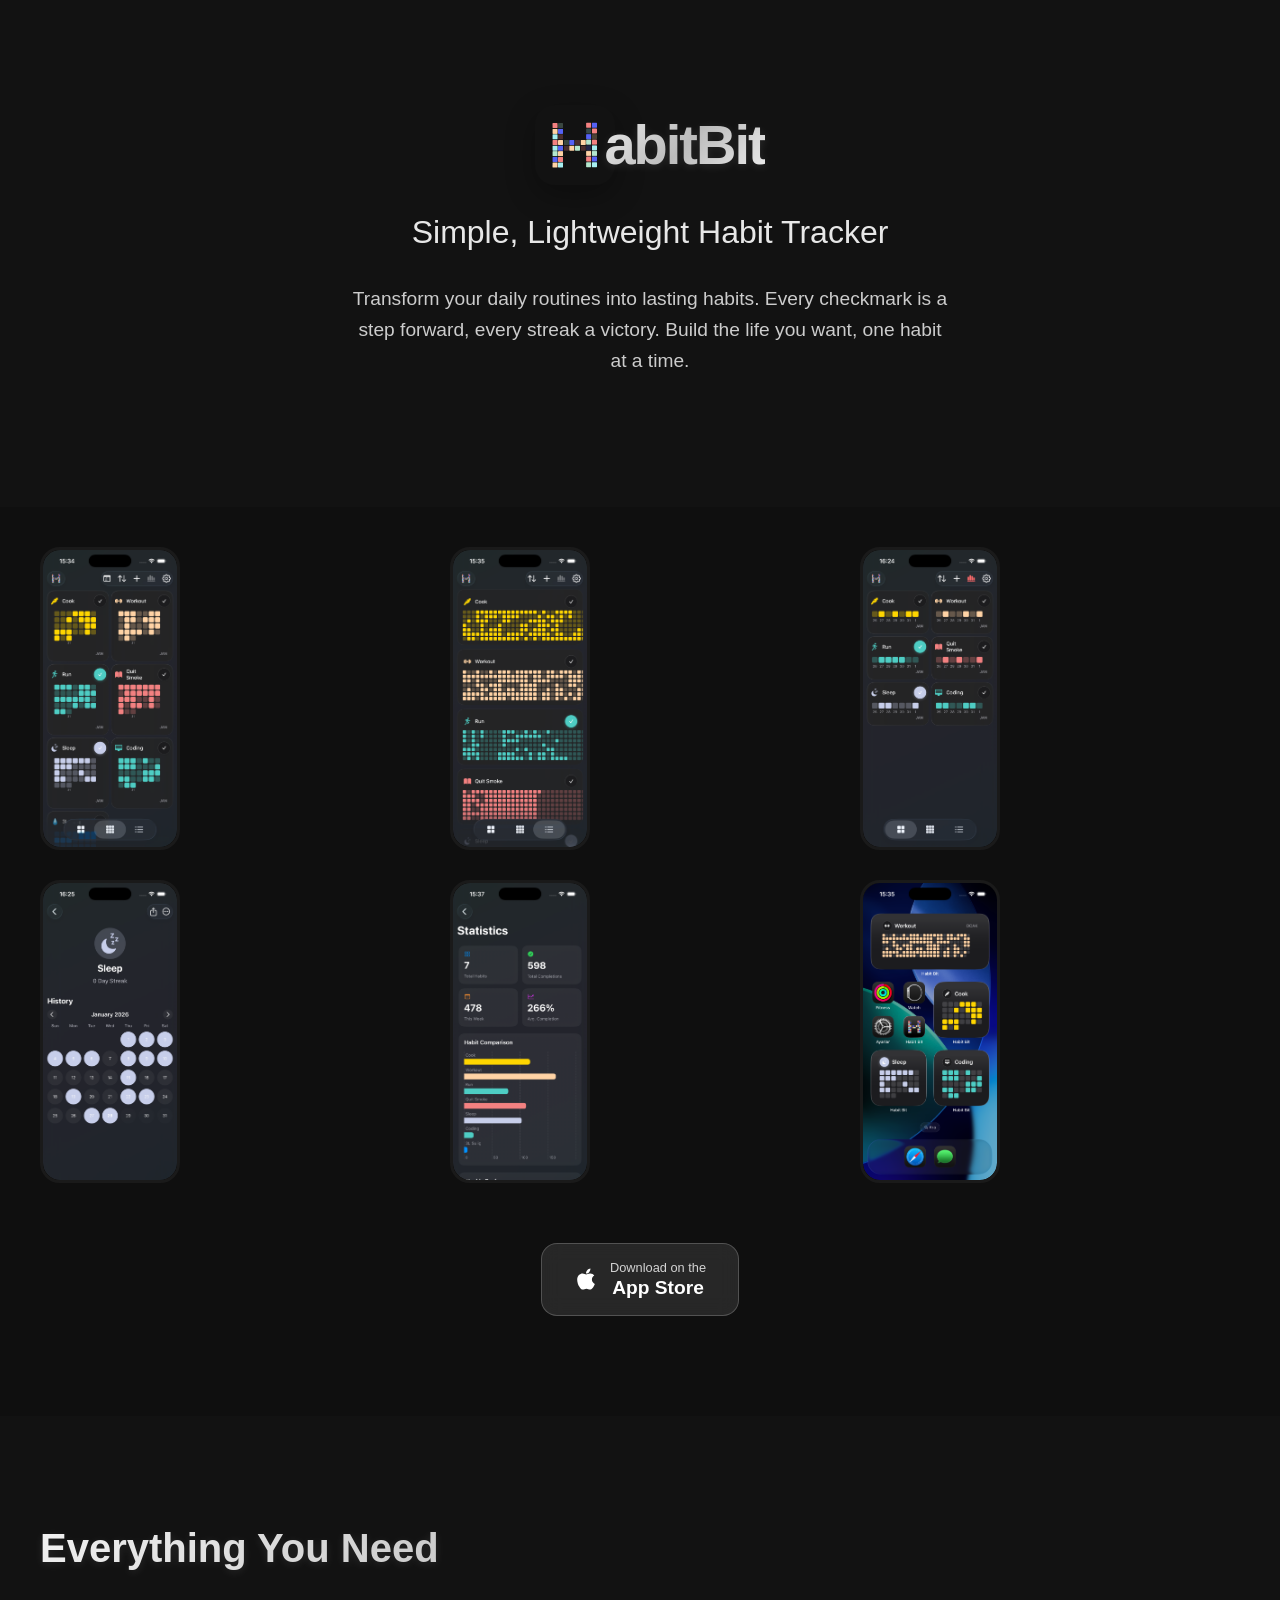
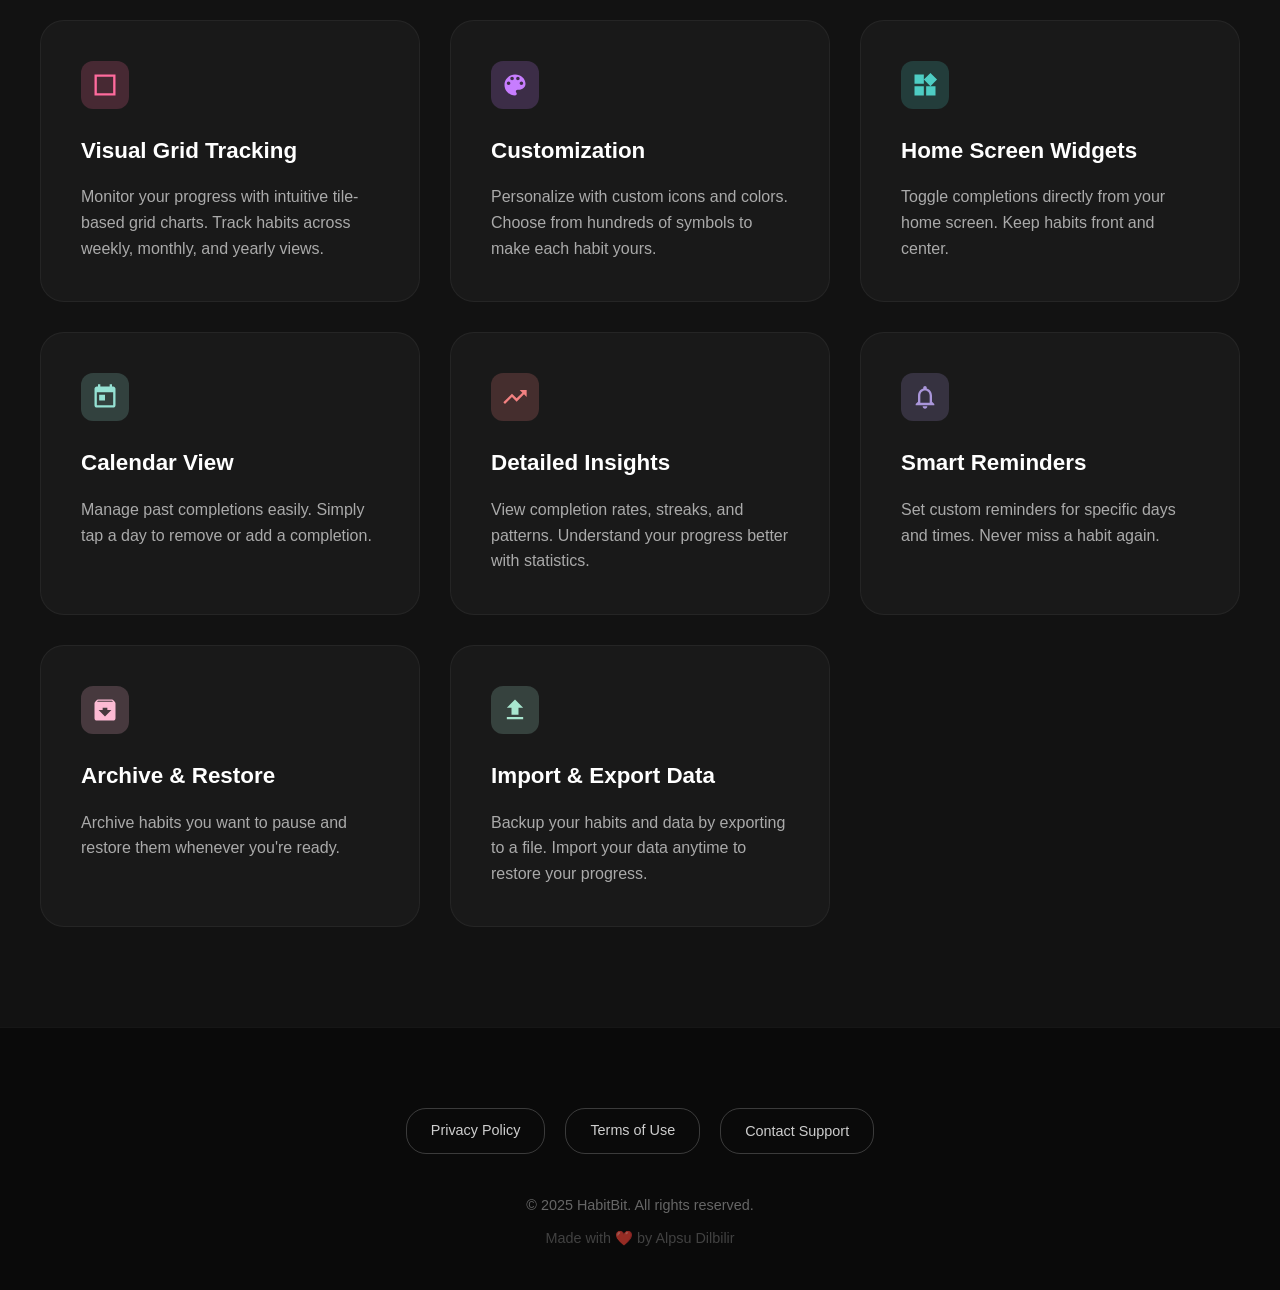
==== commit 98a35cee: "Fix shadow." ====
--- a/index.html
+++ b/index.html
@@ -62,6 +62,12 @@
         .blob-1 { top: -10%; left: -10%; width: 500px; height: 500px; background: #FF6B9D; }
         .blob-2 { top: 40%; right: -10%; width: 400px; height: 400px; background: #4ECDC4; }
         .blob-3 { bottom: -10%; left: 20%; width: 600px; height: 600px; background: #C77DFF; }
+        
+        @media (max-width: 768px) {
+            .blob {
+                display: none;
+            }
+        }
 
         .header-content {
             max-width: 1200px;
@@ -186,9 +192,28 @@
             }
         }
         
-        @media (max-width: 600px) {
+        @media (max-width: 768px) {
+            .screenshots {
+                overflow-x: auto;
+                overflow-y: hidden;
+                -webkit-overflow-scrolling: touch;
+                padding-left: 20px;
+                padding-right: 20px;
+            }
+            
             .screenshots-container {
-                grid-template-columns: 1fr;
+                display: flex;
+                flex-direction: row;
+                gap: 20px;
+                grid-template-columns: none;
+                width: max-content;
+                margin: 0;
+            }
+            
+            .screenshot-placeholder {
+                flex-shrink: 0;
+                width: calc(100vw - 80px);
+                max-width: 280px;
             }
         }
         
@@ -212,18 +237,6 @@
             padding: 0;
         }
         
-        .screenshot-placeholder::after {
-            content: '';
-            position: absolute;
-            bottom: 6px;
-            left: 50%;
-            transform: translateX(-50%);
-            width: 134px;
-            height: 5px;
-            background: rgba(255, 255, 255, 0.4);
-            border-radius: 3px;
-            z-index: 2;
-        }
         
         .screenshot-placeholder:hover {
             transform: translateY(-10px);
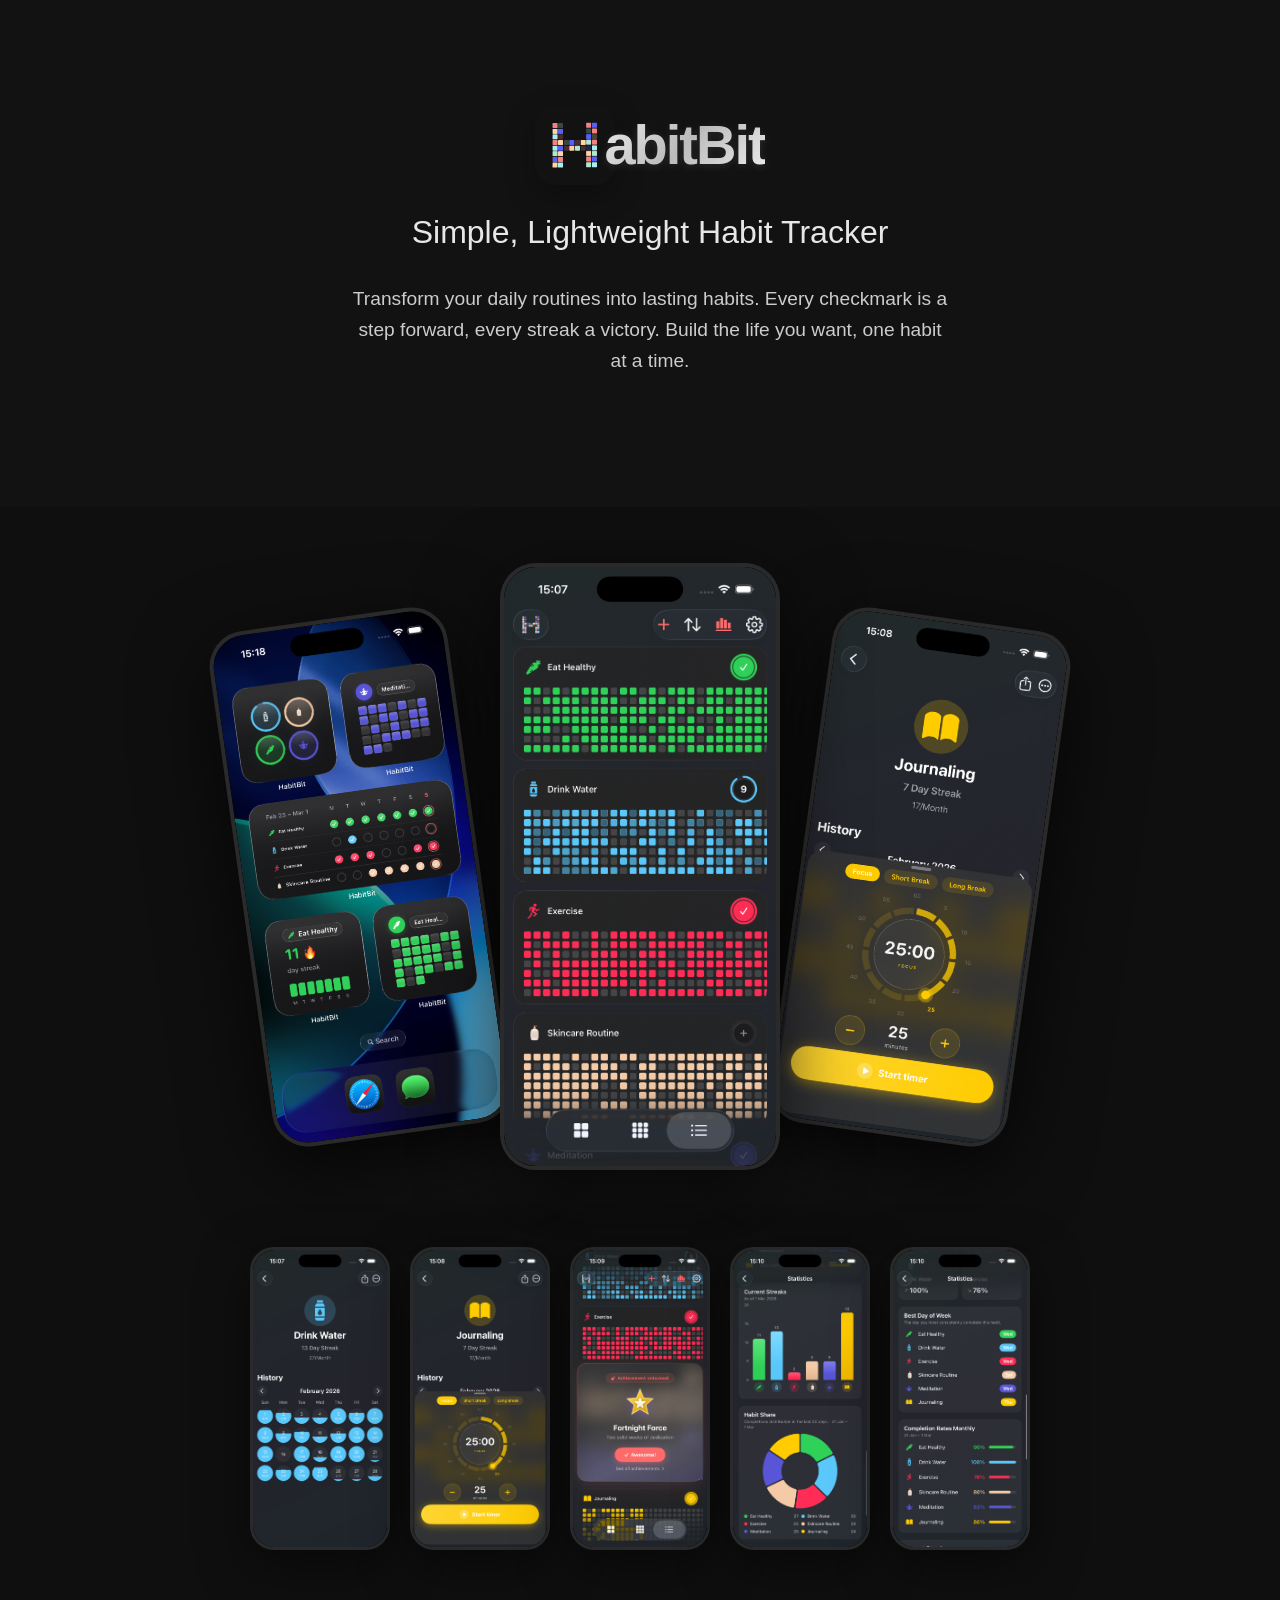
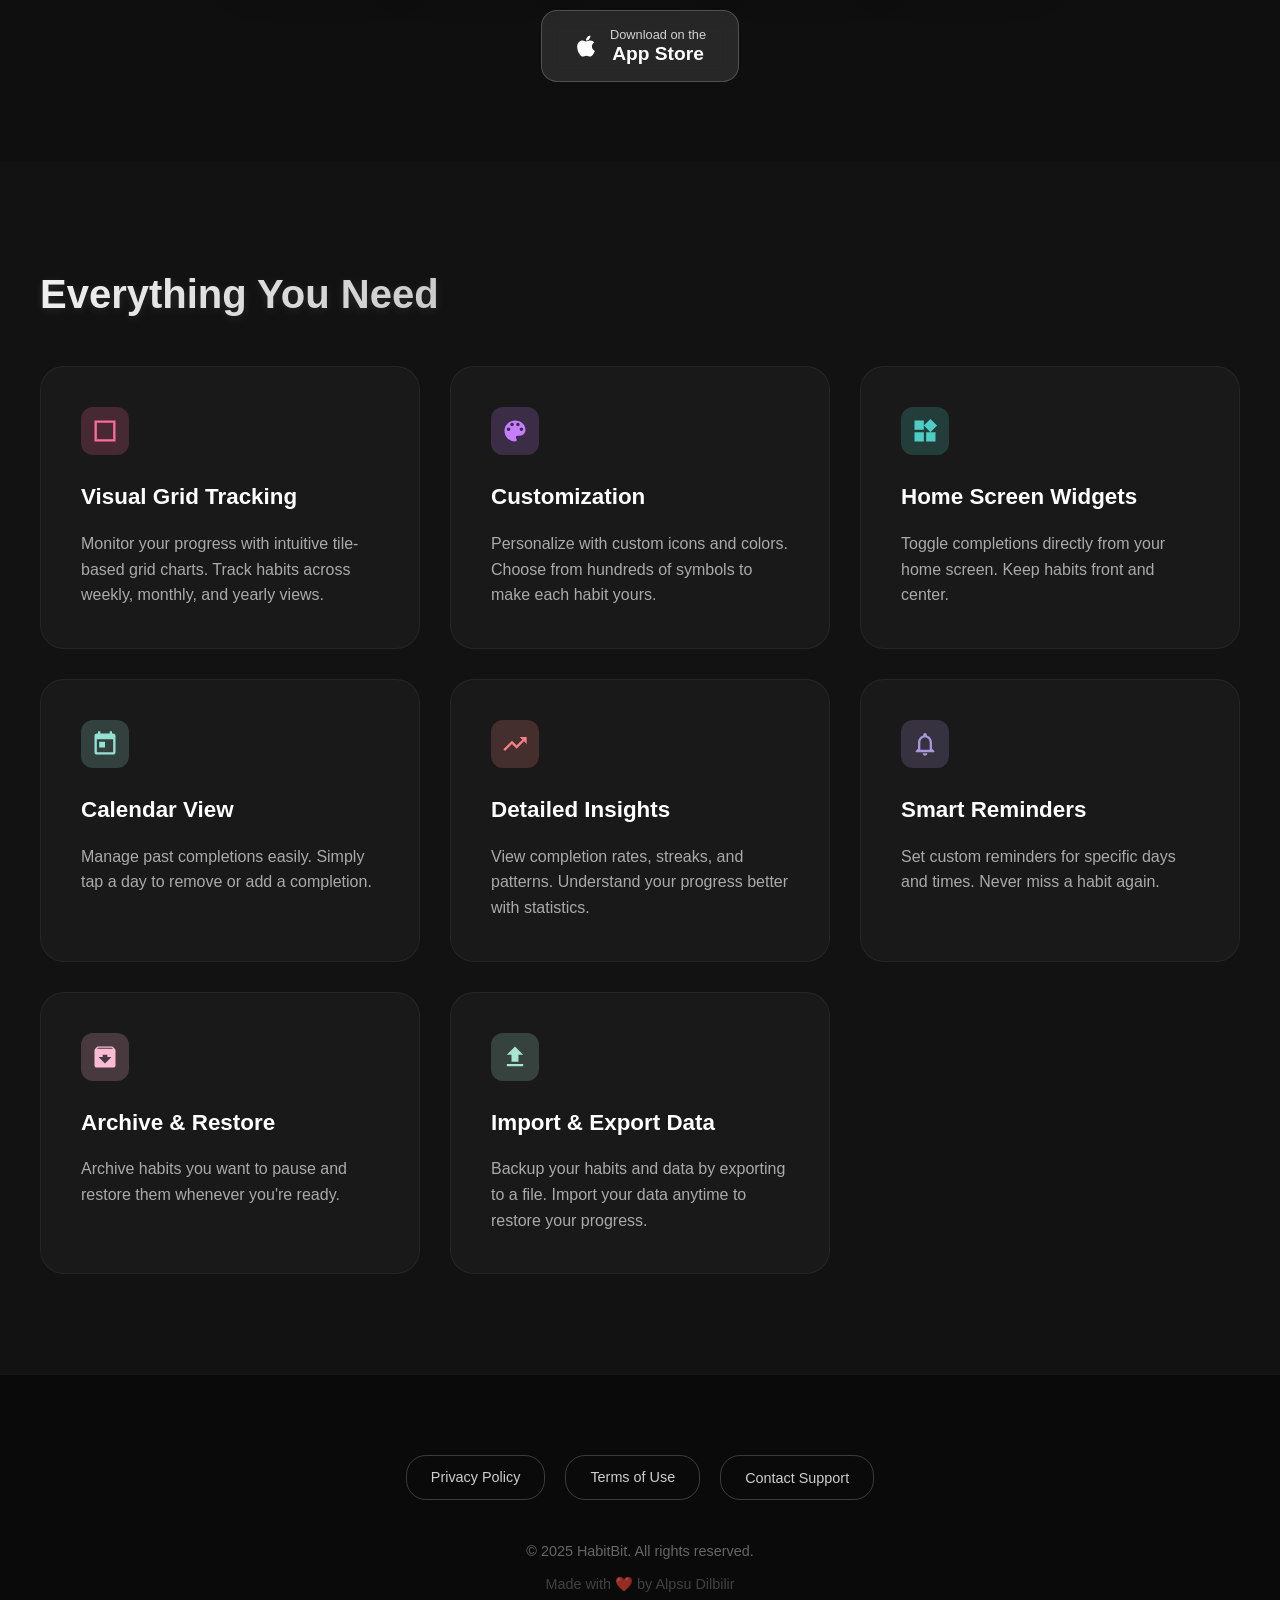
==== commit 3375d964: "Add app store link." ====
--- a/index.html
+++ b/index.html
@@ -165,94 +165,230 @@
 
         /* Screenshots Section */
         .screenshots {
-            padding: 40px 20px 100px;
+            padding: 60px 20px 80px;
             background: #0f0f0f;
             position: relative;
             z-index: 1;
-        }
-        
-        .screenshots-container {
-            max-width: 1200px;
+            overflow: hidden;
+        }
+
+        .phones-showcase {
+            max-width: 900px;
             margin: 0 auto;
-            display: grid;
-            grid-template-columns: repeat(6, 1fr);
-            gap: 30px;
-            align-items: start;
-        }
-        
-        @media (max-width: 1400px) {
-            .screenshots-container {
-                grid-template-columns: repeat(3, 1fr);
-            }
-        }
-        
-        @media (max-width: 900px) {
-            .screenshots-container {
-                grid-template-columns: repeat(2, 1fr);
-            }
-        }
-        
-        @media (max-width: 768px) {
-            .screenshots {
-                overflow-x: auto;
-                overflow-y: hidden;
-                -webkit-overflow-scrolling: touch;
-                padding-left: 20px;
-                padding-right: 20px;
-            }
-            
-            .screenshots-container {
-                display: flex;
-                flex-direction: row;
-                gap: 20px;
-                grid-template-columns: none;
-                width: max-content;
-                margin: 0;
-            }
-            
-            .screenshot-placeholder {
-                flex-shrink: 0;
-                width: calc(100vw - 80px);
-                max-width: 280px;
-            }
-        }
-        
-        .screenshot-placeholder {
-            background: #000;
-            border: 3px solid #1a1a1a;
-            border-radius: 20px;
-            aspect-ratio: 9/19.5;
-            width: 100%;
-            max-width: 140px;
+            position: relative;
+            height: 620px;
             display: flex;
-            flex-direction: column;
             align-items: center;
             justify-content: center;
-            color: rgba(255,255,255,0.3);
-            font-size: 1.2em;
-            transition: transform 0.3s ease;
+        }
+
+        .phone {
+            position: absolute;
+            border-radius: 36px;
             overflow: hidden;
-            box-shadow: inset 0 0 0 1px rgba(255, 255, 255, 0.1);
-            position: relative;
-            padding: 0;
-        }
-        
-        
-        .screenshot-placeholder:hover {
-            transform: translateY(-10px);
-            box-shadow: 0 -8px 30px rgba(0, 0, 0, 0.4), 0 0 0 2px rgba(255, 255, 255, 0.15);
-        }
-        
-        .screenshot-img {
+            border: 4px solid #2a2a2a;
+            background: #000;
+            box-shadow: 0 25px 80px rgba(0, 0, 0, 0.7);
+            transition: all 0.5s cubic-bezier(0.4, 0, 0.2, 1);
+        }
+
+        .phone img {
             width: 100%;
             height: 100%;
             object-fit: cover;
-            border-radius: 17px;
-            transition: transform 0.3s ease;
-        }
-        
-        .screenshot-placeholder:hover .screenshot-img {
-            transform: scale(1.02);
+            display: block;
+            border-radius: 32px;
+        }
+
+        /* Back-left phone */
+        .phone-1 {
+            width: 240px;
+            height: 520px;
+            z-index: 1;
+            transform: translateX(-280px) rotate(-8deg);
+        }
+
+        /* Back-right phone */
+        .phone-2 {
+            width: 240px;
+            height: 520px;
+            z-index: 1;
+            transform: translateX(280px) rotate(8deg);
+        }
+
+        /* Center phone (front, largest) */
+        .phone-3 {
+            width: 280px;
+            height: 607px;
+            z-index: 5;
+            transform: translateY(-10px);
+        }
+
+        .phone:hover {
+            z-index: 10 !important;
+            transform: scale(1.05) !important;
+            box-shadow: 0 35px 100px rgba(0, 0, 0, 0.9);
+        }
+
+        /* Reflection effect */
+        .phones-showcase::after {
+            content: '';
+            position: absolute;
+            bottom: -40px;
+            left: 50%;
+            transform: translateX(-50%);
+            width: 80%;
+            height: 120px;
+            background: radial-gradient(ellipse at center, rgba(255,255,255,0.03) 0%, transparent 70%);
+            pointer-events: none;
+        }
+
+        /* Secondary screenshots row */
+        .screenshots-secondary {
+            max-width: 900px;
+            margin: 60px auto 0;
+            display: flex;
+            justify-content: center;
+            gap: 20px;
+        }
+
+        .phone-small {
+            width: 140px;
+            border-radius: 24px;
+            overflow: hidden;
+            border: 3px solid #2a2a2a;
+            background: #000;
+            box-shadow: 0 15px 50px rgba(0, 0, 0, 0.5);
+            transition: all 0.4s cubic-bezier(0.4, 0, 0.2, 1);
+            aspect-ratio: 9/19.5;
+        }
+
+        .phone-small img {
+            width: 100%;
+            height: 100%;
+            object-fit: cover;
+            display: block;
+            border-radius: 21px;
+        }
+
+        .phone-small:hover {
+            transform: translateY(-10px) scale(1.05);
+            box-shadow: 0 25px 70px rgba(0, 0, 0, 0.7);
+        }
+
+        @media (max-width: 900px) {
+            .phones-showcase {
+                height: 480px;
+            }
+
+            .phone-1 {
+                width: 180px;
+                height: 390px;
+                transform: translateX(-200px) rotate(-8deg);
+            }
+
+            .phone-2 {
+                width: 180px;
+                height: 390px;
+                transform: translateX(200px) rotate(8deg);
+            }
+
+            .phone-3 {
+                width: 220px;
+                height: 477px;
+            }
+
+            .phone-small {
+                width: 110px;
+            }
+        }
+
+        @media (max-width: 768px) {
+            .phones-showcase {
+                height: 420px;
+            }
+
+            .phone-1 {
+                width: 150px;
+                height: 325px;
+                transform: translateX(-150px) rotate(-8deg);
+            }
+
+            .phone-2 {
+                width: 150px;
+                height: 325px;
+                transform: translateX(150px) rotate(8deg);
+            }
+
+            .phone-3 {
+                width: 190px;
+                height: 412px;
+            }
+
+            .phone {
+                border-radius: 28px;
+                border-width: 3px;
+            }
+
+            .phone img {
+                border-radius: 25px;
+            }
+
+            .screenshots-secondary {
+                gap: 12px;
+                margin-top: 40px;
+            }
+
+            .phone-small {
+                width: 90px;
+                border-radius: 18px;
+                border-width: 2px;
+            }
+
+            .phone-small img {
+                border-radius: 16px;
+            }
+        }
+
+        @media (max-width: 480px) {
+            .phones-showcase {
+                height: 340px;
+            }
+
+            .phone-1 {
+                width: 120px;
+                height: 260px;
+                transform: translateX(-110px) rotate(-8deg);
+            }
+
+            .phone-2 {
+                width: 120px;
+                height: 260px;
+                transform: translateX(110px) rotate(8deg);
+            }
+
+            .phone-3 {
+                width: 155px;
+                height: 336px;
+            }
+
+            .phone {
+                border-radius: 22px;
+                border-width: 2px;
+            }
+
+            .phone img {
+                border-radius: 20px;
+            }
+
+            .phone-small {
+                width: 70px;
+                border-radius: 14px;
+            }
+
+            .phone-small img {
+                border-radius: 12px;
+            }
         }
         
         /* Features Section */
@@ -455,28 +591,36 @@
     
     <!-- Screenshots -->
     <section class="screenshots">
-        <div class="screenshots-container">
-            <div class="screenshot-placeholder">
-                <img src="main.png" alt="Main Dashboard" class="screenshot-img">
-            </div>
-            <div class="screenshot-placeholder">
-                <img src="yearly.png" alt="Yearly View" class="screenshot-img">
-            </div>
-            <div class="screenshot-placeholder">
-                <img src="weekly.png" alt="Weekly View" class="screenshot-img">
-            </div>
-            <div class="screenshot-placeholder">
-                <img src="detail.png" alt="Detail Screen" class="screenshot-img">
-            </div>
-            <div class="screenshot-placeholder">
-                <img src="stats.png" alt="Statistics" class="screenshot-img">
-            </div>
-            <div class="screenshot-placeholder">
-                <img src="widgets.png" alt="Widgets" class="screenshot-img">
+        <div class="phones-showcase">
+            <div class="phone phone-1">
+                <img src="ss-widgets2.png" alt="Widgets">
+            </div>
+            <div class="phone phone-3">
+                <img src="ss-yearly.png" alt="Yearly Grid View">
+            </div>
+            <div class="phone phone-2">
+                <img src="ss-focus.png" alt="Focus Timer">
+            </div>
+        </div>
+        <div class="screenshots-secondary">
+            <div class="phone-small">
+                <img src="ss-detail.png" alt="Habit Detail">
+            </div>
+            <div class="phone-small">
+                <img src="ss-focus.png" alt="Focus Timer">
+            </div>
+            <div class="phone-small">
+                <img src="ss-achievement.png" alt="Achievements">
+            </div>
+            <div class="phone-small">
+                <img src="ss-stats1.png" alt="Statistics Charts">
+            </div>
+            <div class="phone-small">
+                <img src="ss-stats2.png" alt="Completion Rates">
             </div>
         </div>
         <div style="text-align: center; margin-top: 60px;">
-            <a href="https://apps.apple.com/app/habitbit/id[YOUR_APP_ID]" class="app-store-btn" target="_blank">
+            <a href="https://apps.apple.com/us/app/habit-tracker-habitbit/id6755720599" class="app-store-btn" target="_blank">
                 <svg class="apple-icon" viewBox="0 0 384 512">
                     <path d="M318.7 268.7c-.2-36.7 16.4-64.4 50-84.8-18.8-26.9-47.2-41.7-84.7-44.6-35.5-2.8-74.3 20.7-88.5 20.7-15 0-49.4-19.7-76.4-19.7C63.3 141.2 4 184.8 4 273.5q0 39.3 14.4 81.2c12.8 36.7 59 126.7 107.2 125.2 25.2-.6 43-17.9 75.8-17.9 31.8 0 48.3 17.9 76.4 17.9 48.6-.7 90.4-82.5 102.6-119.3-65.2-30.7-61.7-90-61.7-91.9zm-56.6-164.2c27.3-32.4 24.8-61.9 24-72.5-24.1 1.4-52 16.4-67.9 34.9-17.5 19.8-27.8 44.3-25.6 71.9 26.1 2 52.3-11.4 69.5-34.3z"/>
                 </svg>
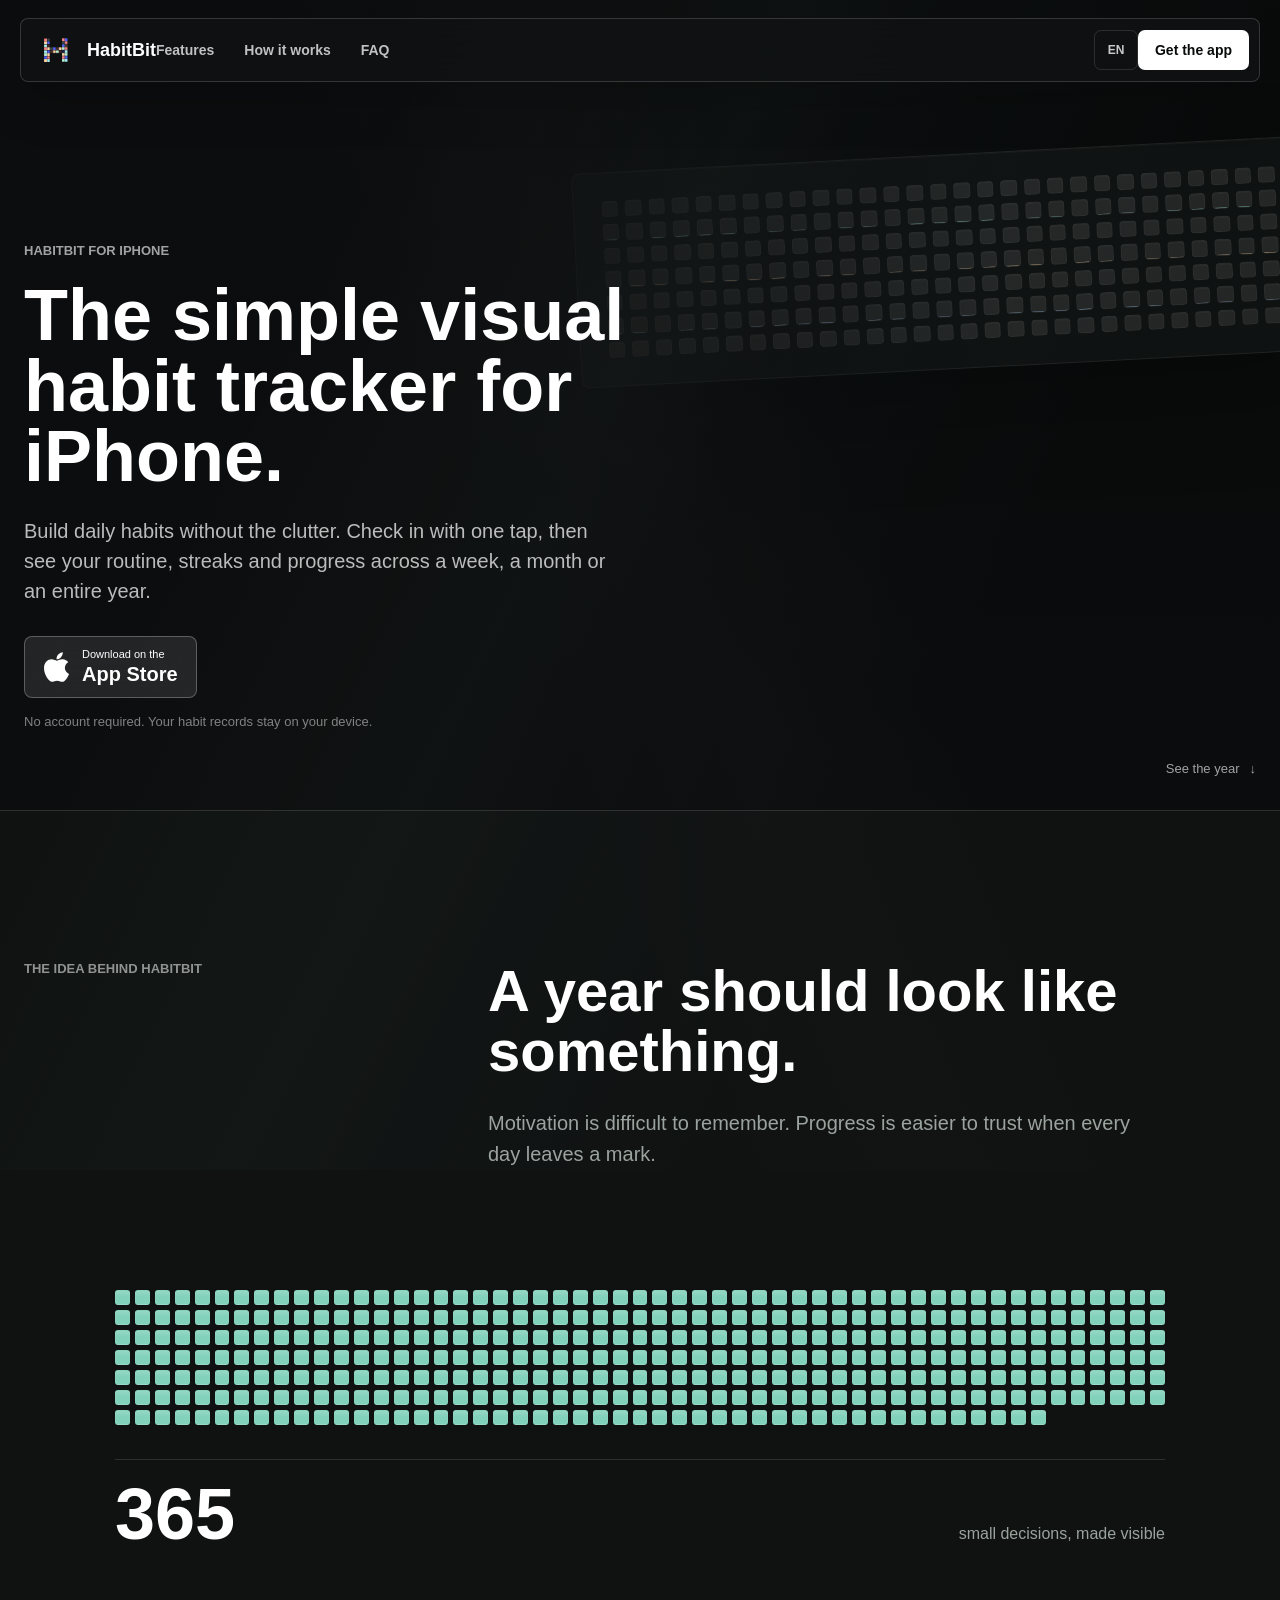
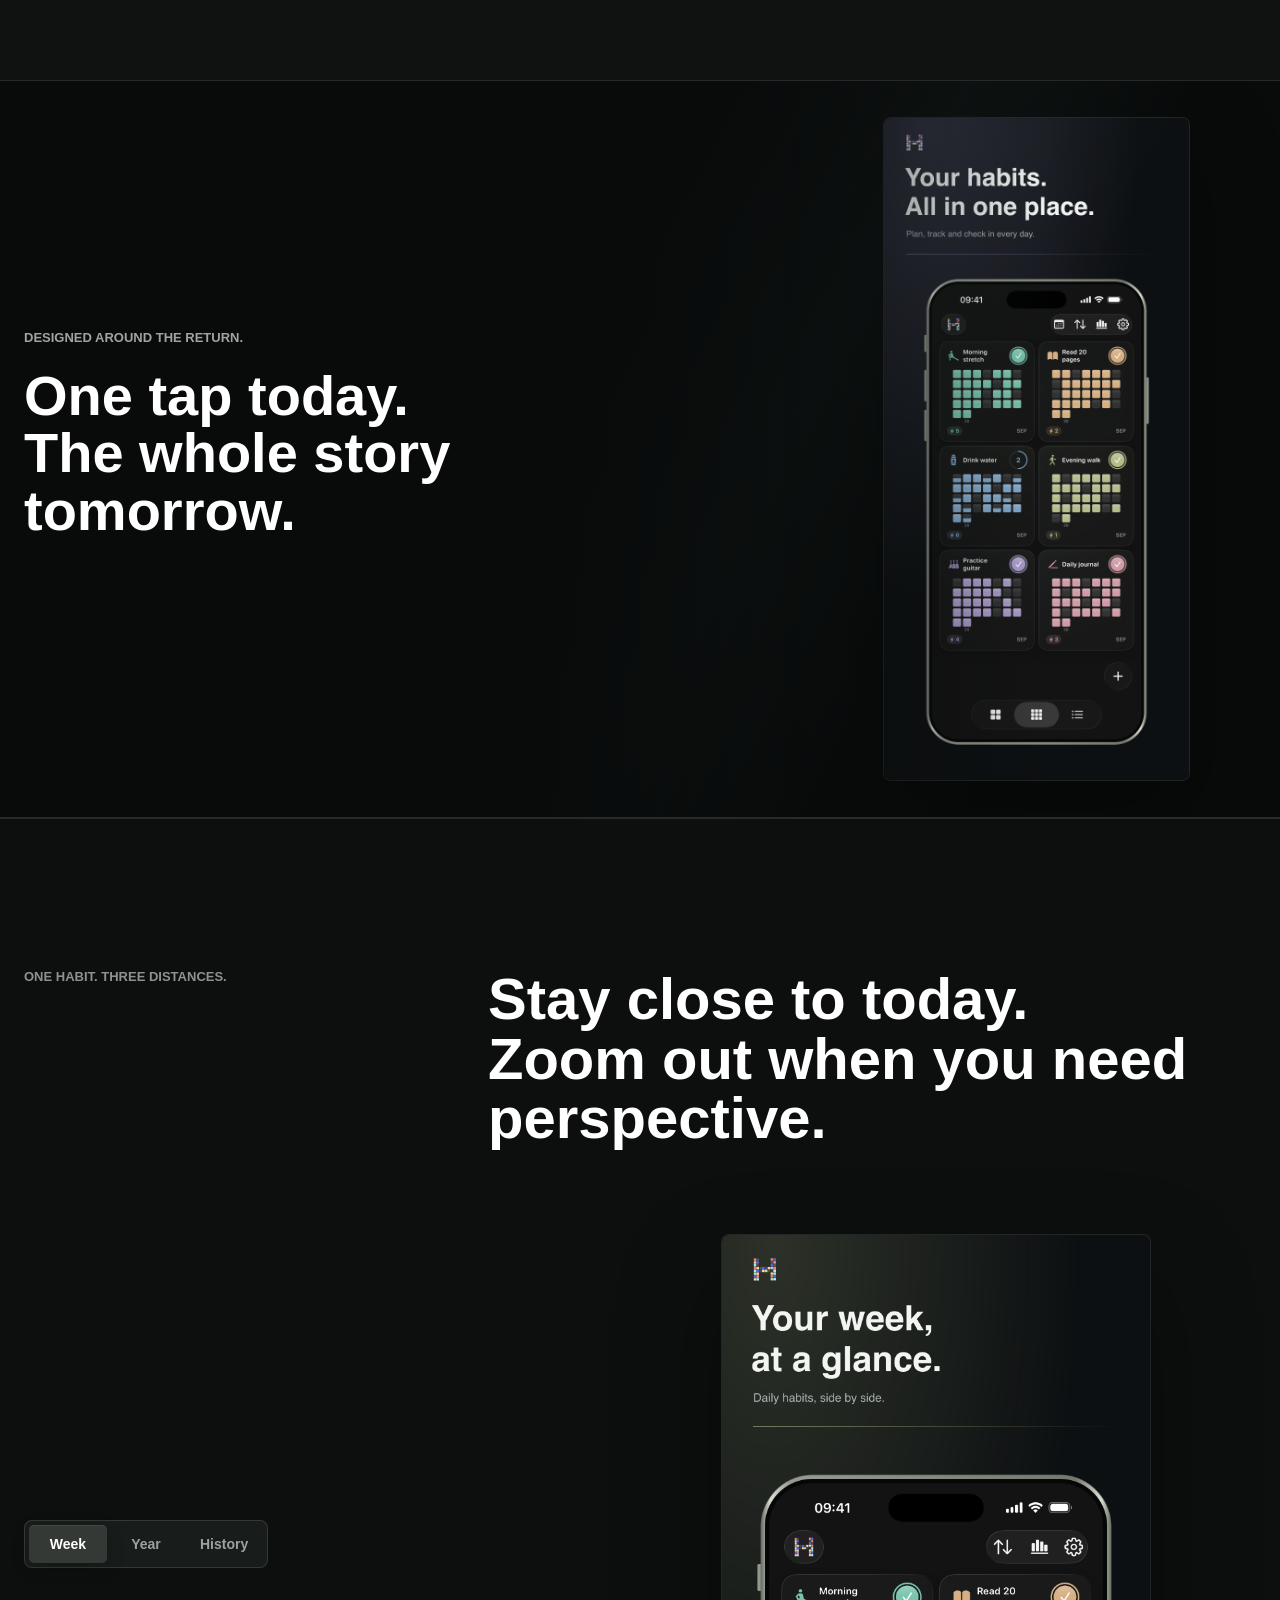
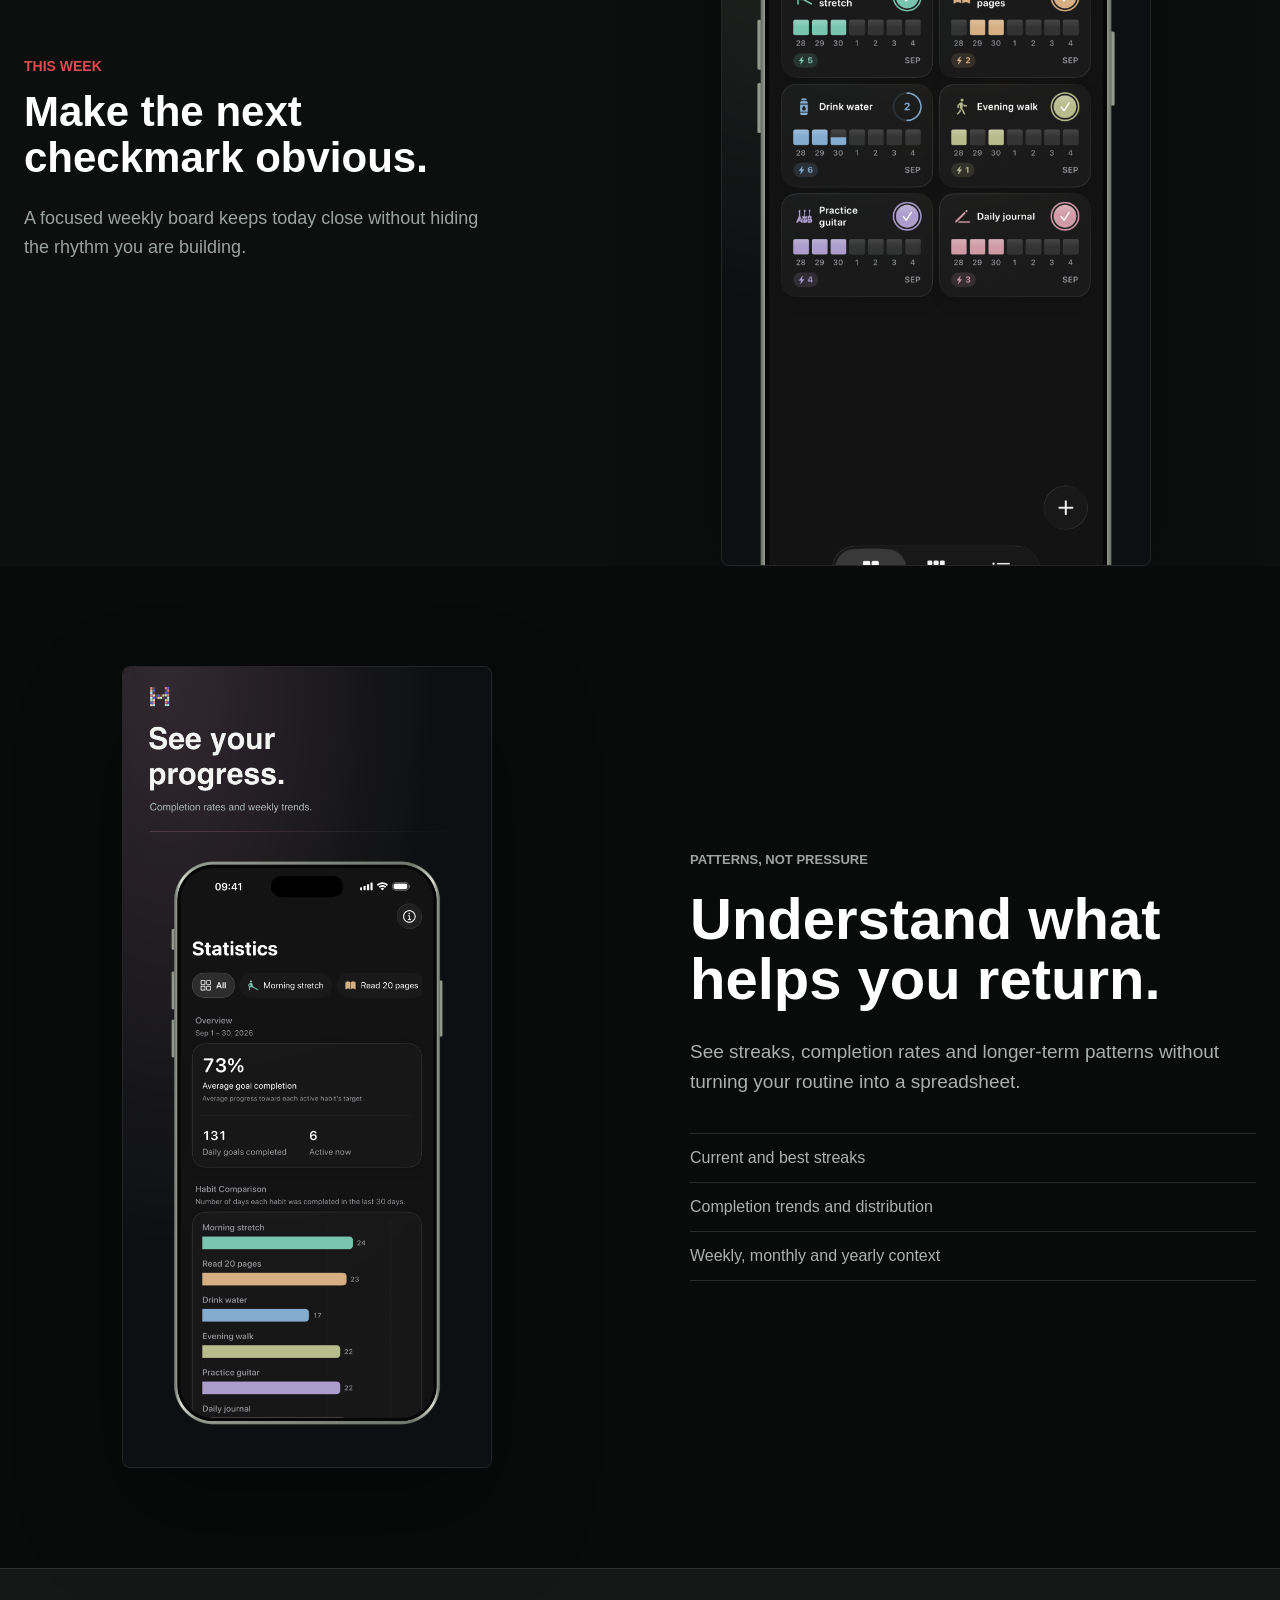
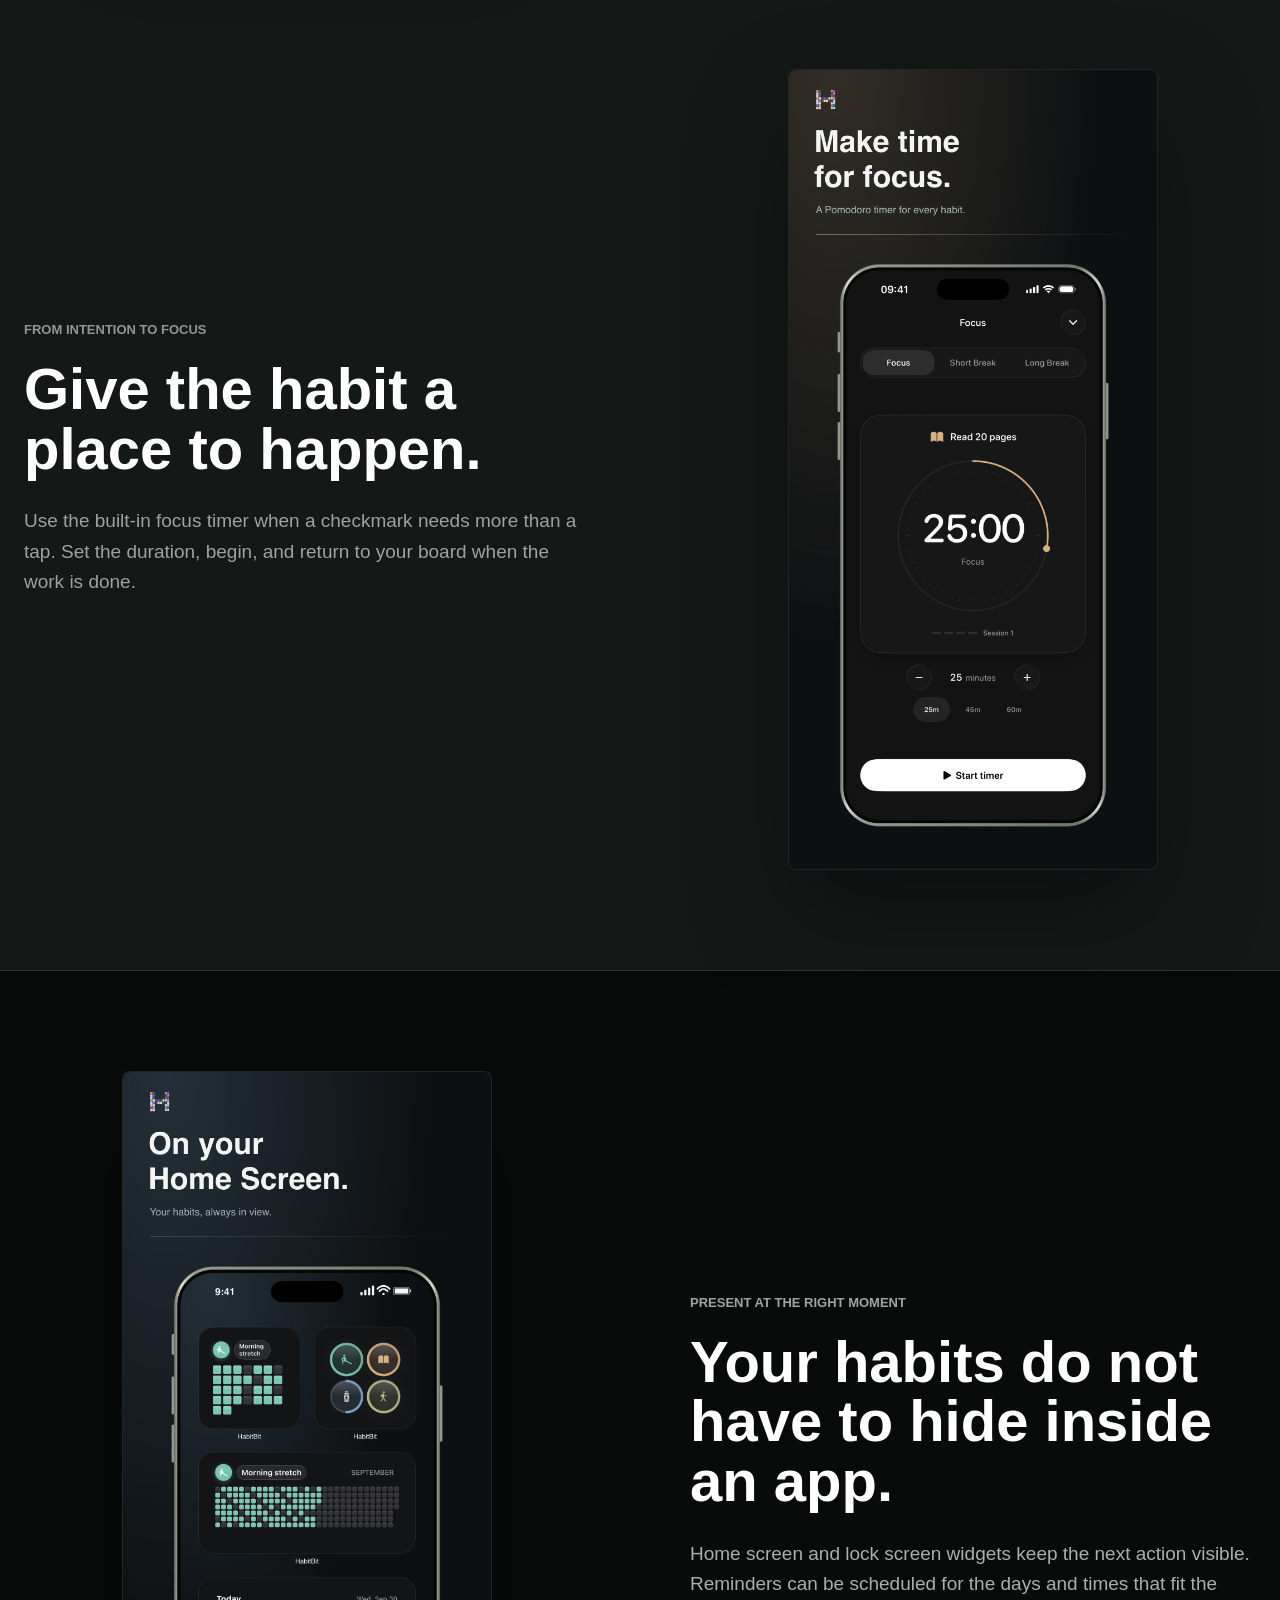
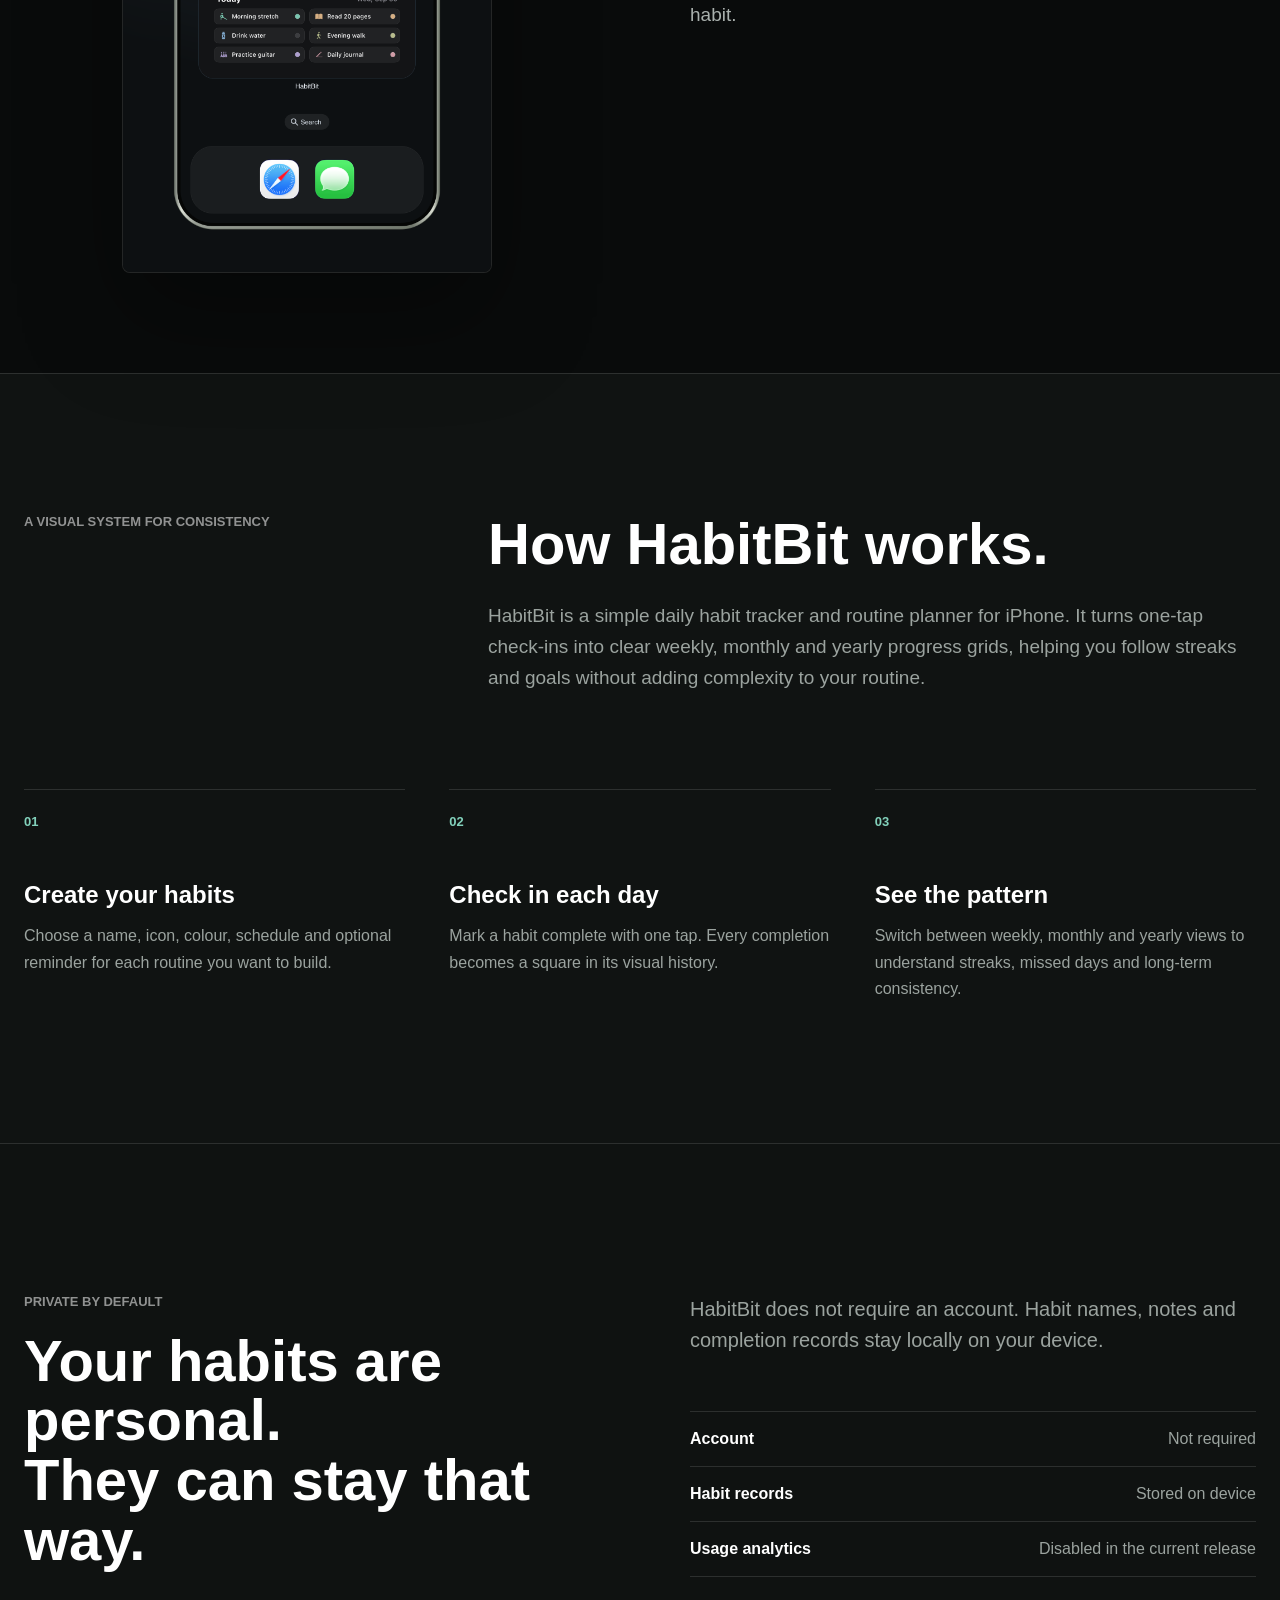
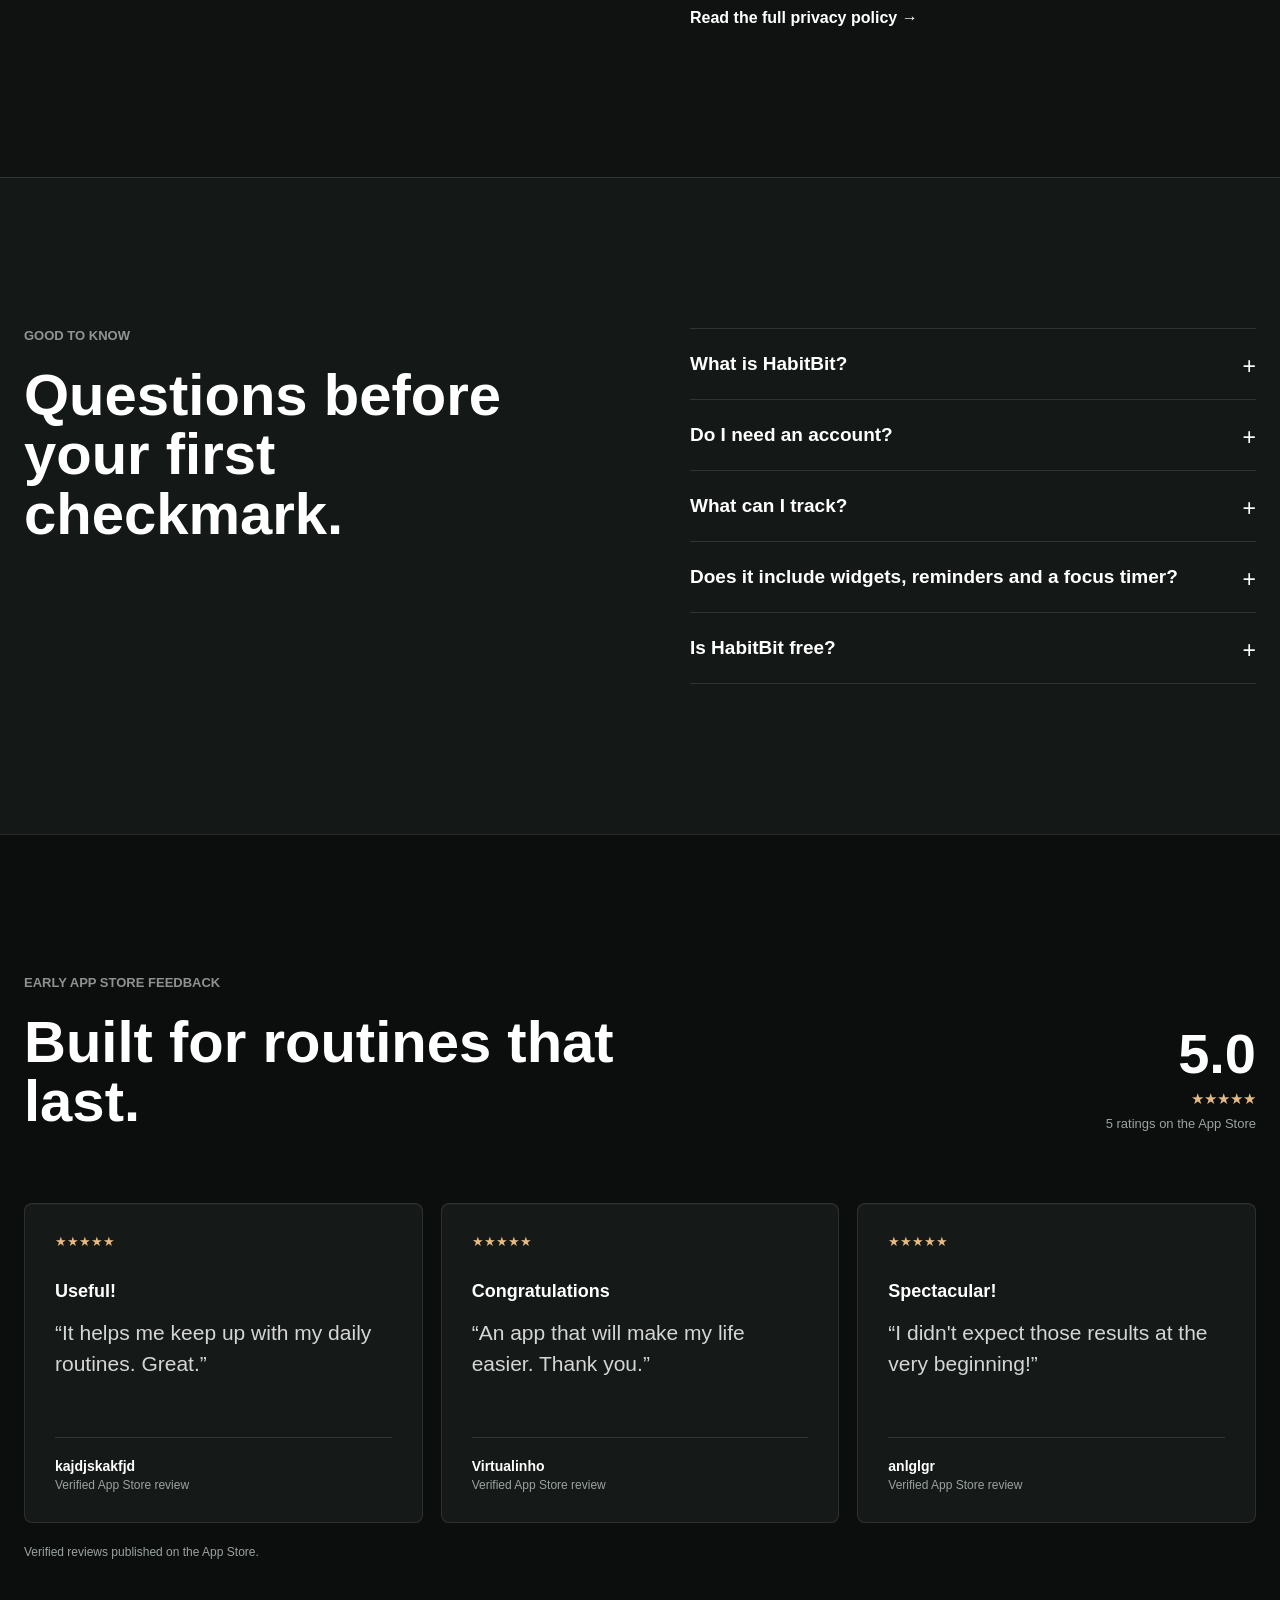
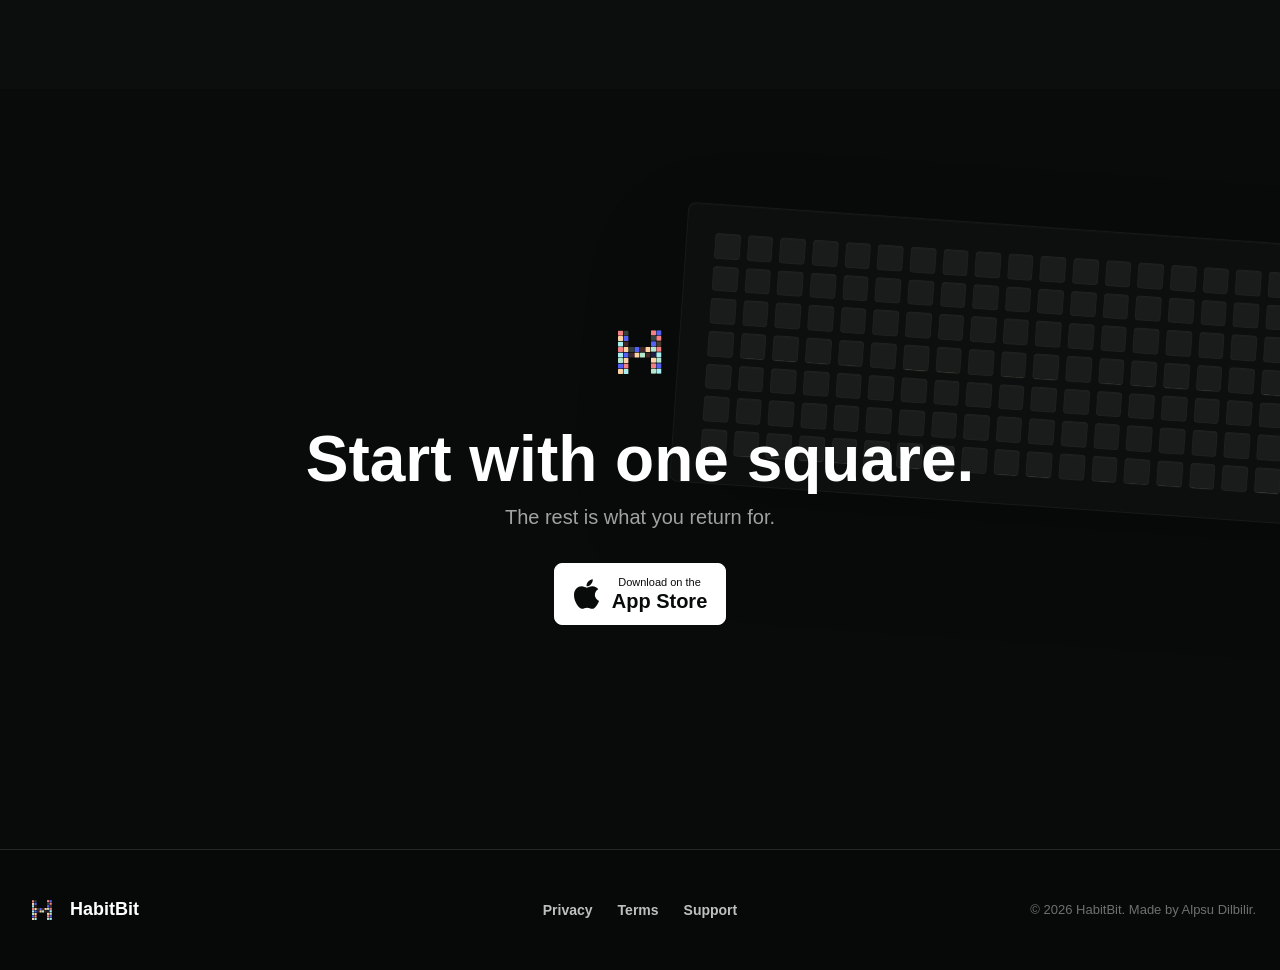
==== commit 87967834: "Localize HabitBit landing page" ====
--- a/index.html
+++ b/index.html
@@ -1,820 +1,280 @@
-<!DOCTYPE html>
-<html lang="en">
+<!doctype html>
+<html lang="en" data-screen-base="assets/screens/">
 <head>
-    <meta charset="UTF-8">
-    <meta name="viewport" content="width=device-width, initial-scale=1.0">
-    <title>HabitBit - Simple Habit Tracking</title>
+    <meta charset="utf-8">
+    <meta name="viewport" content="width=device-width, initial-scale=1">
+    <script>document.documentElement.classList.add('js');</script>
+    <title>HabitBit - Simple Visual Habit Tracker for iPhone</title>
+    <meta name="description" content="HabitBit is a simple visual habit tracker for iPhone. Build daily routines with progress grids, reminders, widgets, streaks and focus sessions.">
+    <meta name="robots" content="index, follow, max-image-preview:large">
+    <meta name="theme-color" content="#0c0d0e">
+    <meta name="apple-mobile-web-app-capable" content="yes">
+    <meta name="apple-itunes-app" content="app-id=6755720599">
+    <link rel="canonical" href="https://www.habitbit.app/">
+    <link rel="alternate" hreflang="en" href="https://www.habitbit.app/">
+    <link rel="alternate" hreflang="tr" href="https://www.habitbit.app/tr/">
+    <link rel="alternate" hreflang="de" href="https://www.habitbit.app/de/">
+    <link rel="alternate" hreflang="fr" href="https://www.habitbit.app/fr/">
+    <link rel="alternate" hreflang="es" href="https://www.habitbit.app/es/">
+    <link rel="alternate" hreflang="it" href="https://www.habitbit.app/it/">
+    <link rel="alternate" hreflang="pt-BR" href="https://www.habitbit.app/pt-br/">
+    <link rel="alternate" hreflang="ja" href="https://www.habitbit.app/ja/">
+    <link rel="alternate" hreflang="ko" href="https://www.habitbit.app/ko/">
+    <link rel="alternate" hreflang="zh-Hans" href="https://www.habitbit.app/zh-hans/">
+    <link rel="alternate" hreflang="x-default" href="https://www.habitbit.app/">
     <link rel="icon" type="image/png" href="habitbit.png">
     <link rel="apple-touch-icon" href="habitbit.png">
-    <style>
-        * {
-            margin: 0;
-            padding: 0;
-            box-sizing: border-box;
-        }
-        
-        body {
-            font-family: -apple-system, BlinkMacSystemFont, 'Segoe UI', Roboto, Oxygen, Ubuntu, Cantarell, sans-serif;
-            line-height: 1.6;
-            color: #e0e0e0;
-            background: #121212;
-            overflow-x: hidden;
-        }
-        
-        /* Liquid Glass Text Effect */
-        .liquid-text {
-            background: linear-gradient(135deg, rgba(255,255,255,0.95) 0%, rgba(255,255,255,0.7) 50%, rgba(255,255,255,0.95) 100%);
-            -webkit-background-clip: text;
-            -webkit-text-fill-color: transparent;
-            background-clip: text;
-            text-shadow: 0 2px 10px rgba(255,255,255,0.1);
-            font-weight: 700;
-        }
-
-        .section-header {
-            text-align: left;
-            margin-bottom: 40px;
-        }
-
-        /* Header */
-        header {
-            background: #121212;
-            padding: 100px 20px;
-            position: relative;
-            overflow: hidden;
-        }
-        
-        @media (min-width: 769px) {
-            header {
-                padding-left: 40px;
-            }
-        }
-        
-        /* Abstract Background Blobs */
-        .blob {
-            position: absolute;
-            border-radius: 50%;
-            filter: blur(80px);
-            z-index: 0;
-            opacity: 0.4;
-        }
-        
-        .blob-1 { top: -10%; left: -10%; width: 500px; height: 500px; background: #FF6B9D; }
-        .blob-2 { top: 40%; right: -10%; width: 400px; height: 400px; background: #4ECDC4; }
-        .blob-3 { bottom: -10%; left: 20%; width: 600px; height: 600px; background: #C77DFF; }
-        
-        @media (max-width: 768px) {
-            .blob {
-                display: none;
-            }
-        }
-
-        .header-content {
-            max-width: 1200px;
-            margin: 0 auto;
-            position: relative;
-            z-index: 1;
-            text-align: center;
-        }
-        
-        .logo-container {
-            display: flex;
-            align-items: center;
-            gap: 0px;
-            margin-bottom: 20px;
-            max-width: 600px;
-            margin-left: auto;
-            margin-right: auto;
-            justify-content: center;
-        }
-        
-        .app-icon {
-            width: 80px;
-            height: 80px;
-            border-radius: 20px;
-            object-fit: cover;
-            box-shadow: 0 10px 30px rgba(0,0,0,0.3);
-        }
-        
-        .logo {
-            font-size: 3.5em;
-            letter-spacing: -2px;
-            display: inline-block;
-            margin-left: -11px;
-        }
-        
-        .tagline {
-            font-size: 2em;
-            margin-bottom: 30px;
-            font-weight: 300;
-            color: #ffffff;
-            opacity: 0.9;
-            max-width: 600px;
-            line-height: 1.4;
-            margin-left: auto;
-            margin-right: auto;
-            text-align: center;
-        }
-        
-        .description {
-            font-size: 1.2em;
-            margin-bottom: 30px;
-            color: #cccccc;
-            line-height: 1.6;
-            max-width: 600px;
-            margin-left: auto;
-            margin-right: auto;
-            text-align: center;
-        }
-        
-        /* App Store Button */
-        .app-store-btn {
-            display: inline-flex;
-            align-items: center;
-            gap: 12px;
-            padding: 16px 32px;
-            background: rgba(255, 255, 255, 0.1);
-            backdrop-filter: blur(10px);
-            border: 1px solid rgba(255, 255, 255, 0.2);
-            border-radius: 16px;
-            color: white;
-            text-decoration: none;
-            transition: all 0.3s ease;
-        }
-        
-        .app-store-btn:hover {
-            background: rgba(255, 255, 255, 0.2);
-            transform: translateY(-2px);
-            box-shadow: 0 10px 20px rgba(0,0,0,0.2);
-        }
-
-        .apple-icon {
-            width: 24px;
-            height: 24px;
-            fill: white;
-        }
-        
-        .btn-text {
-            display: flex;
-            flex-direction: column;
-            line-height: 1.2;
-        }
-        
-        .btn-text-small { font-size: 0.8em; opacity: 0.8; }
-        .btn-text-large { font-size: 1.2em; font-weight: 600; }
-
-        /* Screenshots Section */
-        .screenshots {
-            padding: 60px 20px 80px;
-            background: #0f0f0f;
-            position: relative;
-            z-index: 1;
-            overflow: hidden;
-        }
-
-        .phones-showcase {
-            max-width: 900px;
-            margin: 0 auto;
-            position: relative;
-            height: 620px;
-            display: flex;
-            align-items: center;
-            justify-content: center;
-        }
-
-        .phone {
-            position: absolute;
-            border-radius: 36px;
-            overflow: hidden;
-            border: 4px solid #2a2a2a;
-            background: #000;
-            box-shadow: 0 25px 80px rgba(0, 0, 0, 0.7);
-            transition: all 0.5s cubic-bezier(0.4, 0, 0.2, 1);
-        }
-
-        .phone img {
-            width: 100%;
-            height: 100%;
-            object-fit: cover;
-            display: block;
-            border-radius: 32px;
-        }
-
-        /* Back-left phone */
-        .phone-1 {
-            width: 240px;
-            height: 520px;
-            z-index: 1;
-            transform: translateX(-280px) rotate(-8deg);
-        }
-
-        /* Back-right phone */
-        .phone-2 {
-            width: 240px;
-            height: 520px;
-            z-index: 1;
-            transform: translateX(280px) rotate(8deg);
-        }
-
-        /* Center phone (front, largest) */
-        .phone-3 {
-            width: 280px;
-            height: 607px;
-            z-index: 5;
-            transform: translateY(-10px);
-        }
-
-        .phone:hover {
-            z-index: 10 !important;
-            transform: scale(1.05) !important;
-            box-shadow: 0 35px 100px rgba(0, 0, 0, 0.9);
-        }
-
-        /* Reflection effect */
-        .phones-showcase::after {
-            content: '';
-            position: absolute;
-            bottom: -40px;
-            left: 50%;
-            transform: translateX(-50%);
-            width: 80%;
-            height: 120px;
-            background: radial-gradient(ellipse at center, rgba(255,255,255,0.03) 0%, transparent 70%);
-            pointer-events: none;
-        }
-
-        /* Secondary screenshots row */
-        .screenshots-secondary {
-            max-width: 900px;
-            margin: 60px auto 0;
-            display: flex;
-            justify-content: center;
-            gap: 20px;
-        }
-
-        .phone-small {
-            width: 140px;
-            border-radius: 24px;
-            overflow: hidden;
-            border: 3px solid #2a2a2a;
-            background: #000;
-            box-shadow: 0 15px 50px rgba(0, 0, 0, 0.5);
-            transition: all 0.4s cubic-bezier(0.4, 0, 0.2, 1);
-            aspect-ratio: 9/19.5;
-        }
-
-        .phone-small img {
-            width: 100%;
-            height: 100%;
-            object-fit: cover;
-            display: block;
-            border-radius: 21px;
-        }
-
-        .phone-small:hover {
-            transform: translateY(-10px) scale(1.05);
-            box-shadow: 0 25px 70px rgba(0, 0, 0, 0.7);
-        }
-
-        @media (max-width: 900px) {
-            .phones-showcase {
-                height: 480px;
-            }
-
-            .phone-1 {
-                width: 180px;
-                height: 390px;
-                transform: translateX(-200px) rotate(-8deg);
-            }
-
-            .phone-2 {
-                width: 180px;
-                height: 390px;
-                transform: translateX(200px) rotate(8deg);
-            }
-
-            .phone-3 {
-                width: 220px;
-                height: 477px;
-            }
-
-            .phone-small {
-                width: 110px;
-            }
-        }
-
-        @media (max-width: 768px) {
-            .phones-showcase {
-                height: 420px;
-            }
-
-            .phone-1 {
-                width: 150px;
-                height: 325px;
-                transform: translateX(-150px) rotate(-8deg);
-            }
-
-            .phone-2 {
-                width: 150px;
-                height: 325px;
-                transform: translateX(150px) rotate(8deg);
-            }
-
-            .phone-3 {
-                width: 190px;
-                height: 412px;
-            }
-
-            .phone {
-                border-radius: 28px;
-                border-width: 3px;
-            }
-
-            .phone img {
-                border-radius: 25px;
-            }
-
-            .screenshots-secondary {
-                gap: 12px;
-                margin-top: 40px;
-            }
-
-            .phone-small {
-                width: 90px;
-                border-radius: 18px;
-                border-width: 2px;
-            }
-
-            .phone-small img {
-                border-radius: 16px;
-            }
-        }
-
-        @media (max-width: 480px) {
-            .phones-showcase {
-                height: 340px;
-            }
-
-            .phone-1 {
-                width: 120px;
-                height: 260px;
-                transform: translateX(-110px) rotate(-8deg);
-            }
-
-            .phone-2 {
-                width: 120px;
-                height: 260px;
-                transform: translateX(110px) rotate(8deg);
-            }
-
-            .phone-3 {
-                width: 155px;
-                height: 336px;
-            }
-
-            .phone {
-                border-radius: 22px;
-                border-width: 2px;
-            }
-
-            .phone img {
-                border-radius: 20px;
-            }
-
-            .phone-small {
-                width: 70px;
-                border-radius: 14px;
-            }
-
-            .phone-small img {
-                border-radius: 12px;
-            }
-        }
-        
-        /* Features Section */
-        .features {
-            padding: 100px 20px;
-            background: #121212;
-            position: relative;
-            z-index: 1;
-        }
-        
-        .features-container {
-            max-width: 1200px;
-            margin: 0 auto;
-        }
-        
-        .features-grid {
-            display: grid;
-            grid-template-columns: repeat(auto-fit, minmax(320px, 1fr));
-            gap: 30px;
-        }
-        
-        .feature-card {
-            padding: 40px;
-            border-radius: 24px;
-            background: rgba(255, 255, 255, 0.03);
-            border: 1px solid rgba(255, 255, 255, 0.05);
-            transition: all 0.3s ease;
-        }
-        
-        .feature-card:hover {
-            background: rgba(255, 255, 255, 0.05);
-            transform: translateY(-5px);
-            border-color: rgba(255, 255, 255, 0.1);
-        }
-        
-        .feature-icon {
-            width: 48px;
-            height: 48px;
-            margin-bottom: 24px;
-            padding: 10px;
-            border-radius: 12px;
-            background: rgba(255,255,255,0.1);
-        }
-
-        .feature-icon svg {
-            width: 100%;
-            height: 100%;
-            fill: white;
-        }
-        
-        .feature-title {
-            font-size: 1.4em;
-            margin-bottom: 16px;
-            color: white;
-            font-weight: 600;
-        }
-        
-        .feature-description {
-            color: #aaaaaa;
-            line-height: 1.6;
-        }
-        
-        /* Footer & Legal Links */
-        footer {
-            background: #0a0a0a;
-            padding: 80px 20px 40px;
-            border-top: 1px solid rgba(255,255,255,0.05);
-            position: relative;
-            z-index: 1;
-        }
-
-        .footer-content {
-            max-width: 1200px;
-            margin: 0 auto;
-            text-align: center;
-        }
-
-        .legal-buttons {
-            display: flex;
-            justify-content: center;
-            gap: 20px;
-            margin-bottom: 40px;
-        }
-
-        .legal-btn {
-            background: transparent;
-            border: 1px solid rgba(255,255,255,0.2);
-            color: rgba(255,255,255,0.8);
-            padding: 10px 24px;
-            border-radius: 20px;
-            cursor: pointer;
-            font-size: 0.9em;
-            transition: all 0.3s;
-            text-decoration: none;
-            display: inline-block;
-        }
-
-        .legal-btn:hover {
-            background: rgba(255,255,255,0.1);
-            color: white;
-            border-color: white;
-        }
-
-        /* Modal Styles */
-        .modal {
-            display: none;
-            position: fixed;
-            top: 0;
-            left: 0;
-            width: 100%;
-            height: 100%;
-            background: rgba(0,0,0,0.8);
-            backdrop-filter: blur(5px);
-            z-index: 1000;
-            overflow-y: auto;
-        }
-
-        .modal-content {
-            background: #1a1a1a;
-            margin: 50px auto;
-            padding: 40px;
-            width: 90%;
-            max-width: 800px;
-            border-radius: 24px;
-            border: 1px solid rgba(255,255,255,0.1);
-            position: relative;
-            animation: slideUp 0.3s ease;
-        }
-
-        @keyframes slideUp {
-            from { transform: translateY(50px); opacity: 0; }
-            to { transform: translateY(0); opacity: 1; }
-        }
-
-        .close-btn {
-            position: absolute;
-            top: 20px;
-            right: 20px;
-            font-size: 24px;
-            color: white;
-            cursor: pointer;
-            background: none;
-            border: none;
-            padding: 10px;
-            opacity: 0.7;
-        }
-
-        .close-btn:hover { opacity: 1; }
-
-        .legal-text h2 { color: white; margin-bottom: 20px; }
-        .legal-text h3 { color: #e0e0e0; margin: 20px 0 10px; }
-        .legal-text p { color: #aaaaaa; margin-bottom: 15px; }
-        
-        .copyright {
-            color: #666;
-            font-size: 0.9em;
-        }
-
-        /* SVG Definitions */
-        .icon-color-1 { background: rgba(255, 107, 157, 0.2); color: #FF6B9D; }
-        .icon-color-2 { background: rgba(199, 125, 255, 0.2); color: #C77DFF; }
-        .icon-color-3 { background: rgba(78, 205, 196, 0.2); color: #4ECDC4; }
-        .icon-color-4 { background: rgba(149, 225, 211, 0.2); color: #95E1D3; }
-        .icon-color-5 { background: rgba(243, 129, 129, 0.2); color: #F38181; }
-        .icon-color-6 { background: rgba(170, 150, 218, 0.2); color: #AA96DA; }
-        .icon-color-7 { background: rgba(252, 186, 211, 0.2); color: #FCBAD3; }
-        .icon-color-8 { background: rgba(168, 230, 207, 0.2); color: #A8E6CF; }
-        
-        .feature-icon svg { fill: currentColor; }
-
-        @media (max-width: 768px) {
-            .logo { font-size: 2.6em; margin-left: -8px; }
-            .app-icon { width: 60px; height: 60px; border-radius: 15px; }
-            .logo-container { gap: 0px; margin-left: -15px; }
-            .tagline { font-size: 1.5em; }
-            .header-content, .section-header { text-align: center; }
-            .tagline, .description { margin-left: auto; margin-right: auto; }
-        }
-    </style>
+    <link rel="preload" href="assets/screens/02-habit-overview.png" as="image">
+    <link rel="stylesheet" href="styles.css?v=9">
+    <meta property="og:type" content="website">
+    <meta property="og:site_name" content="HabitBit">
+    <meta property="og:title" content="HabitBit - Simple Visual Habit Tracker for iPhone">
+    <meta property="og:description" content="A simple daily habit tracker and routine planner with weekly, monthly and yearly progress grids.">
+    <meta property="og:url" content="https://www.habitbit.app/">
+    <meta property="og:image" content="https://www.habitbit.app/assets/screens/02-habit-overview.png">
+    <meta property="og:image:alt" content="HabitBit visual habit tracker showing habit grids on iPhone">
+    <meta name="twitter:card" content="summary_large_image">
+    <script type="application/ld+json">
+    {
+      "@context": "https://schema.org",
+      "@type": "SoftwareApplication",
+      "name": "HabitBit",
+      "url": "https://www.habitbit.app/",
+      "downloadUrl": "https://apps.apple.com/app/id6755720599",
+      "image": "https://www.habitbit.app/habitbit.png",
+      "operatingSystem": "iOS",
+      "applicationCategory": "ProductivityApplication",
+      "description": "HabitBit is a simple visual habit tracker and routine planner for iPhone with daily check-ins, weekly, monthly and yearly progress grids, reminders, widgets, streak statistics and a focus timer.",
+      "featureList": ["Weekly, monthly and yearly habit grids", "Habit reminders", "Home Screen and Lock Screen widgets", "Streak and completion statistics", "Pomodoro focus timer", "Local on-device habit storage"],
+      "screenshot": "https://www.habitbit.app/assets/screens/02-habit-overview.png",
+      "softwareRequirements": "Requires iOS on iPhone",
+      "inLanguage": "en",
+      "isAccessibleForFree": true,
+      "aggregateRating": {"@type": "AggregateRating", "ratingValue": "5.0", "bestRating": "5", "ratingCount": "5"},
+      "offers": {"@type": "Offer", "price": "0", "priceCurrency": "USD", "description": "Free to download with optional in-app purchases."},
+      "author": {"@type": "Person", "name": "Alpsu Dilbilir"}
+    }
+    </script>
+    <script type="application/ld+json">
+    {
+      "@context": "https://schema.org",
+      "@type": "FAQPage",
+      "mainEntity": [
+        {"@type": "Question", "name": "What is HabitBit?", "acceptedAnswer": {"@type": "Answer", "text": "HabitBit is a simple visual habit tracker and routine planner for iPhone. It turns daily habit check-ins into weekly, monthly and yearly grids so progress and streaks are easy to see."}},
+        {"@type": "Question", "name": "Do I need an account to use HabitBit?", "acceptedAnswer": {"@type": "Answer", "text": "No. HabitBit does not require an account, and habit records are stored locally on your device."}},
+        {"@type": "Question", "name": "Does HabitBit include widgets and reminders?", "acceptedAnswer": {"@type": "Answer", "text": "Yes. HabitBit includes home screen and lock screen widgets, plus reminders that can be scheduled for selected days and times."}},
+        {"@type": "Question", "name": "Is HabitBit free?", "acceptedAnswer": {"@type": "Answer", "text": "HabitBit is free to download and use. Optional Pro purchases unlock unlimited habits, advanced statistics, Pro widgets, data export and import, and additional theme colors."}}
+      ]
+    }
+    </script>
 </head>
 <body>
-    <!-- Background Blobs -->
-    <div class="blob blob-1"></div>
-    <div class="blob blob-2"></div>
-    <div class="blob blob-3"></div>
-
-    <!-- Header -->
-    <header>
-        <div class="header-content">
-            <div class="logo-container">
-                <img src="habitbit.png" alt="HabitBit Icon" class="app-icon">
-                <div class="logo liquid-text">abitBit</div>
-            </div>
-            <div class="tagline">Simple, Lightweight Habit Tracker</div>
-            <div class="description">
-                Transform your daily routines into lasting habits. Every checkmark is a step forward, every streak a victory. Build the life you want, one habit at a time.
-            </div>
+    <a class="skip-link" href="#main">Skip to content</a>
+    <div class="page-light" aria-hidden="true"></div>
+    <nav class="site-nav" aria-label="Primary navigation">
+        <a class="brand" href="#top" aria-label="HabitBit home">
+            <img src="habitbit.png" alt="" width="42" height="42">
+            <span>HabitBit</span>
+        </a>
+        <div class="nav-links">
+            <a href="#experience">Features</a>
+            <a href="#how-it-works">How it works</a>
+            <a href="#questions">FAQ</a>
         </div>
-    </header>
-    
-    <!-- Screenshots -->
-    <section class="screenshots">
-        <div class="phones-showcase">
-            <div class="phone phone-1">
-                <img src="ss-widgets2.png" alt="Widgets">
-            </div>
-            <div class="phone phone-3">
-                <img src="ss-yearly.png" alt="Yearly Grid View">
-            </div>
-            <div class="phone phone-2">
-                <img src="ss-focus.png" alt="Focus Timer">
-            </div>
-        </div>
-        <div class="screenshots-secondary">
-            <div class="phone-small">
-                <img src="ss-detail.png" alt="Habit Detail">
-            </div>
-            <div class="phone-small">
-                <img src="ss-focus.png" alt="Focus Timer">
-            </div>
-            <div class="phone-small">
-                <img src="ss-achievement.png" alt="Achievements">
-            </div>
-            <div class="phone-small">
-                <img src="ss-stats1.png" alt="Statistics Charts">
-            </div>
-            <div class="phone-small">
-                <img src="ss-stats2.png" alt="Completion Rates">
-            </div>
-        </div>
-        <div style="text-align: center; margin-top: 60px;">
-            <a href="https://apps.apple.com/us/app/habit-tracker-habitbit/id6755720599" class="app-store-btn" target="_blank">
-                <svg class="apple-icon" viewBox="0 0 384 512">
-                    <path d="M318.7 268.7c-.2-36.7 16.4-64.4 50-84.8-18.8-26.9-47.2-41.7-84.7-44.6-35.5-2.8-74.3 20.7-88.5 20.7-15 0-49.4-19.7-76.4-19.7C63.3 141.2 4 184.8 4 273.5q0 39.3 14.4 81.2c12.8 36.7 59 126.7 107.2 125.2 25.2-.6 43-17.9 75.8-17.9 31.8 0 48.3 17.9 76.4 17.9 48.6-.7 90.4-82.5 102.6-119.3-65.2-30.7-61.7-90-61.7-91.9zm-56.6-164.2c27.3-32.4 24.8-61.9 24-72.5-24.1 1.4-52 16.4-67.9 34.9-17.5 19.8-27.8 44.3-25.6 71.9 26.1 2 52.3-11.4 69.5-34.3z"/>
-                </svg>
-                <div class="btn-text">
-                    <span class="btn-text-small">Download on the</span>
-                    <span class="btn-text-large">App Store</span>
-                </div>
-            </a>
-        </div>
-    </section>
-    
-    <!-- Features -->
-    <section class="features">
-        <div class="features-container">
-            <div class="section-header">
-                <h2 class="liquid-text" style="font-size: 2.5em;">Everything You Need</h2>
-            </div>
-            
-            <div class="features-grid">
-                <!-- Visual Grid Tracking -->
-                <div class="feature-card">
-                    <div class="feature-icon icon-color-1">
-                        <svg viewBox="0 0 24 24"><path d="M3 3h18v18H3V3zm2 2v14h14V5H5z"/></svg>
+        <details class="language-menu">
+            <summary aria-label="Choose language">EN</summary>
+            <div class="language-options">
+                <a lang="en" href="https://www.habitbit.app/">English</a><a lang="tr" href="https://www.habitbit.app/tr/">Türkçe</a><a lang="de" href="https://www.habitbit.app/de/">Deutsch</a><a lang="fr" href="https://www.habitbit.app/fr/">Français</a><a lang="es" href="https://www.habitbit.app/es/">Español</a><a lang="it" href="https://www.habitbit.app/it/">Italiano</a><a lang="pt-BR" href="https://www.habitbit.app/pt-br/">Português</a><a lang="ja" href="https://www.habitbit.app/ja/">日本語</a><a lang="ko" href="https://www.habitbit.app/ko/">한국어</a><a lang="zh-Hans" href="https://www.habitbit.app/zh-hans/">简体中文</a>
+            </div>
+        </details>
+        <a class="nav-download" href="https://apps.apple.com/app/id6755720599" target="_blank" rel="noopener noreferrer">Get the app</a>
+    </nav>
+
+    <main id="main">
+        <section class="hero" id="top" aria-labelledby="hero-title">
+            <div class="hero-grid" id="hero-grid" aria-hidden="true"></div>
+            <div class="hero-shade" aria-hidden="true"></div>
+            <div class="hero-copy reveal">
+                <p class="eyebrow">HabitBit for iPhone</p>
+                <h1 id="hero-title">The simple visual habit tracker for iPhone.</h1>
+                <p class="hero-lede">Build daily habits without the clutter. Check in with one tap, then see your routine, streaks and progress across a week, a month or an entire year.</p>
+                <a class="app-store-button" href="https://apps.apple.com/app/id6755720599" target="_blank" rel="noopener noreferrer" aria-label="Download HabitBit on the App Store">
+                    <svg viewBox="0 0 384 512" aria-hidden="true"><path d="M318.7 268.7c-.2-36.7 16.4-64.4 50-84.8-18.8-26.9-47.2-41.7-84.7-44.6-35.5-2.8-74.3 20.7-88.5 20.7-15 0-49.4-19.7-76.4-19.7C63.3 141.2 4 184.8 4 273.5c0 26.2 4.8 53.3 14.4 81.2 12.8 36.7 59 126.7 107.2 125.2 25.2-.6 43-17.9 75.8-17.9 31.8 0 48.3 17.9 76.4 17.9 48.6-.7 90.4-82.5 102.6-119.3-65.2-30.7-61.7-90-61.7-91.9zM262.1 104.5c27.3-32.4 24.8-61.9 24-72.5-24.1 1.4-52 16.4-67.9 34.9-17.5 19.8-27.8 44.3-25.6 71.9 26.1 2 52.3-11.4 69.5-34.3z"/></svg>
+                    <span><small>Download on the</small><strong>App Store</strong></span>
+                </a>
+                <p class="hero-note">No account required. Your habit records stay on your device.</p>
+            </div>
+            <a class="scroll-cue" href="#proof" aria-label="Explore HabitBit"><span>See the year</span><span aria-hidden="true">↓</span></a>
+        </section>
+
+        <section class="proof" id="proof" aria-labelledby="proof-title">
+            <div class="section-shell proof-copy reveal">
+                <p class="eyebrow dark">The idea behind HabitBit</p>
+                <h2 id="proof-title">A year should look like something.</h2>
+                <p>Motivation is difficult to remember. Progress is easier to trust when every day leaves a mark.</p>
+            </div>
+            <div class="year-stage" aria-label="A 365-day habit grid filling over time">
+                <div class="year-grid" id="year-grid" aria-hidden="true"></div>
+                <div class="year-caption"><strong>365</strong><span>small decisions, made visible</span></div>
+            </div>
+        </section>
+
+        <section class="film" aria-labelledby="film-title">
+            <video muted loop playsinline preload="none" poster="assets/screens/02-habit-overview.png" aria-label="HabitBit app preview showing visual habit tracking on iPhone">
+                <source data-src="assets/habitbit-app-preview-v2.mp4" type="video/mp4">
+            </video>
+            <div class="film-overlay" aria-hidden="true"></div>
+            <div class="film-copy section-shell reveal">
+                <p class="eyebrow">Designed around the return.</p>
+                <h2 id="film-title">One tap today.<br>The whole story tomorrow.</h2>
+            </div>
+        </section>
+
+        <section class="experience" id="experience" aria-labelledby="experience-title">
+            <div class="section-shell experience-heading reveal">
+                <p class="eyebrow dark">One habit. Three distances.</p>
+                <h2 id="experience-title">Stay close to today.<br>Zoom out when you need perspective.</h2>
+            </div>
+            <div class="mode-explorer section-shell">
+                <div class="mode-copy reveal">
+                    <div class="mode-control" role="tablist" aria-label="HabitBit views">
+                        <button type="button" role="tab" aria-selected="true" data-mode="week">Week</button>
+                        <button type="button" role="tab" aria-selected="false" data-mode="year">Year</button>
+                        <button type="button" role="tab" aria-selected="false" data-mode="detail">History</button>
                     </div>
-                    <div class="feature-title">Visual Grid Tracking</div>
-                    <div class="feature-description">
-                        Monitor your progress with intuitive tile-based grid charts. Track habits across weekly, monthly, and yearly views.
+                    <p class="mode-kicker" id="mode-kicker">This week</p>
+                    <h3 id="mode-title">Make the next checkmark obvious.</h3>
+                    <p id="mode-description">A focused weekly board keeps today close without hiding the rhythm you are building.</p>
+                </div>
+                <div class="device-stage reveal">
+                    <div class="device" aria-live="polite">
+                        <img id="mode-image" src="assets/screens/07-weekly-view.png" alt="HabitBit weekly habit grid on iPhone" width="1320" height="2868">
                     </div>
                 </div>
-                
-                <!-- Customization -->
-                <div class="feature-card">
-                    <div class="feature-icon icon-color-2">
-                        <svg viewBox="0 0 24 24"><path d="M12 3c-4.97 0-9 4.03-9 9s4.03 9 9 9c.83 0 1.5-.67 1.5-1.5 0-.39-.15-.74-.39-1.01-.23-.26-.38-.61-.38-.99 0-.83.67-1.5 1.5-1.5H16c2.76 0 5-2.24 5-5 0-4.42-4.03-8-9-8zm-5.5 9c-.83 0-1.5-.67-1.5-1.5S5.67 9 6.5 9 8 9.67 8 10.5 7.33 12 6.5 12zm3-4C8.67 8 8 7.33 8 6.5S8.67 5 9.5 5s1.5.67 1.5 1.5S10.33 8 9.5 8zm5 0c-.83 0-1.5-.67-1.5-1.5S13.67 5 14.5 5s1.5.67 1.5 1.5S15.33 8 14.5 8zm3 4c-.83 0-1.5-.67-1.5-1.5S16.67 9 17.5 9s1.5.67 1.5 1.5-.67 1.5-1.5 1.5z"/></svg>
-                    </div>
-                    <div class="feature-title">Customization</div>
-                    <div class="feature-description">
-                        Personalize with custom icons and colors. Choose from hundreds of symbols to make each habit yours.
-                    </div>
-                </div>
-                
-                <!-- Widgets -->
-                <div class="feature-card">
-                    <div class="feature-icon icon-color-3">
-                        <svg viewBox="0 0 24 24"><path d="M13 13v8h8v-8h-8zM3 21h8v-8H3v8zM3 3v8h8V3H3zm13.66-1.31L11 7.34 16.66 13l5.66-5.66-5.66-5.65z"/></svg>
-                    </div>
-                    <div class="feature-title">Home Screen Widgets</div>
-                    <div class="feature-description">
-                        Toggle completions directly from your home screen. Keep habits front and center.
-                    </div>
-                </div>
-                
-                <!-- Calendar -->
-                <div class="feature-card">
-                    <div class="feature-icon icon-color-4">
-                        <svg viewBox="0 0 24 24"><path d="M19 3h-1V1h-2v2H8V1H6v2H5c-1.11 0-1.99.9-1.99 2L3 19c0 1.1.89 2 2 2h14c1.1 0 2-.9 2-2V5c0-1.1-.9-2-2-2zm0 16H5V8h14v11zM7 10h5v5H7z"/></svg>
-                    </div>
-                    <div class="feature-title">Calendar View</div>
-                    <div class="feature-description">
-                        Manage past completions easily. Simply tap a day to remove or add a completion.
-                    </div>
-                </div>
-                
-                <!-- Insights -->
-                <div class="feature-card">
-                    <div class="feature-icon icon-color-5">
-                        <svg viewBox="0 0 24 24"><path d="M16 6l2.29 2.29-4.88 4.88-4-4L2 16.59 3.41 18l6-6 4 4 6.3-6.29L22 12V6z"/></svg>
-                    </div>
-                    <div class="feature-title">Detailed Insights</div>
-                    <div class="feature-description">
-                        View completion rates, streaks, and patterns. Understand your progress better with statistics.
-                    </div>
-                </div>
-                
-                <!-- Reminders -->
-                <div class="feature-card">
-                    <div class="feature-icon icon-color-6">
-                        <svg viewBox="0 0 24 24"><path d="M12 22c1.1 0 2-.9 2-2h-4c0 1.1.9 2 2 2zm6-6v-5c0-3.07-1.63-5.64-4.5-6.32V4c0-.83-.67-1.5-1.5-1.5s-1.5.67-1.5 1.5v.68C7.64 5.36 6 7.92 6 11v5l-2 2v1h16v-1l-2-2zm-2 1H8v-6c0-2.48 1.51-4.5 4-4.5s4 2.02 4 4.5v6z"/></svg>
-                    </div>
-                    <div class="feature-title">Smart Reminders</div>
-                    <div class="feature-description">
-                        Set custom reminders for specific days and times. Never miss a habit again.
-                    </div>
-                </div>
-                
-                <!-- Archive -->
-                <div class="feature-card">
-                    <div class="feature-icon icon-color-7">
-                        <svg viewBox="0 0 24 24"><path d="M20.54 5.23l-1.39-1.68C18.88 3.21 18.47 3 18 3H6c-.47 0-.88.21-1.16.55L3.46 5.23C3.17 5.57 3 6.02 3 6.5V19c0 1.1.9 2 2 2h14c1.1 0 2-.9 2-2V6.5c0-.48-.17-.93-.46-1.27zM12 17.5L6.5 12H10v-2h4v2h3.5L12 17.5zM5.12 5l.81-1h12.12l.81 1H5.12z"/></svg>
-                    </div>
-                    <div class="feature-title">Archive & Restore</div>
-                    <div class="feature-description">
-                        Archive habits you want to pause and restore them whenever you're ready.
-                    </div>
-                </div>
-                
-                <!-- Import & Export -->
-                <div class="feature-card">
-                    <div class="feature-icon icon-color-8">
-                        <svg viewBox="0 0 24 24"><path d="M9 16h6v-6h4l-7-7-7 7h4zm-4 2h14v2H5z"/></svg>
-                    </div>
-                    <div class="feature-title">Import & Export Data</div>
-                    <div class="feature-description">
-                        Backup your habits and data by exporting to a file. Import your data anytime to restore your progress.
-                    </div>
-                </div>
-            </div>
-        </div>
-    </section>
-    
-    <!-- Footer -->
+            </div>
+        </section>
+
+        <section class="product-stories" aria-label="HabitBit features">
+            <article class="story story-dark">
+                <div class="story-media reveal"><div class="device device-small"><img src="assets/screens/05-statistics.png" alt="HabitBit statistics showing streaks and completion distribution" loading="lazy" width="1320" height="2868"></div></div>
+                <div class="story-copy reveal">
+                    <p class="eyebrow">Patterns, not pressure</p>
+                    <h2>Understand what helps you return.</h2>
+                    <p>See streaks, completion rates and longer-term patterns without turning your routine into a spreadsheet.</p>
+                    <ul><li>Current and best streaks</li><li>Completion trends and distribution</li><li>Weekly, monthly and yearly context</li></ul>
+                </div>
+            </article>
+            <article class="story story-light story-reverse">
+                <div class="story-media reveal"><div class="device device-small"><img src="assets/screens/04-pomodoro-focus.png" alt="HabitBit focus timer for a journaling habit" loading="lazy" width="1320" height="2868"></div></div>
+                <div class="story-copy reveal">
+                    <p class="eyebrow dark">From intention to focus</p>
+                    <h2>Give the habit a place to happen.</h2>
+                    <p>Use the built-in focus timer when a checkmark needs more than a tap. Set the duration, begin, and return to your board when the work is done.</p>
+                </div>
+            </article>
+            <article class="story story-dark">
+                <div class="story-media reveal"><div class="device device-small"><img src="assets/screens/03-home-screen-widgets.png" alt="HabitBit widgets on the iPhone home and lock screens" loading="lazy" width="1320" height="2868"></div></div>
+                <div class="story-copy reveal">
+                    <p class="eyebrow">Present at the right moment</p>
+                    <h2>Your habits do not have to hide inside an app.</h2>
+                    <p>Home screen and lock screen widgets keep the next action visible. Reminders can be scheduled for the days and times that fit the habit.</p>
+                </div>
+            </article>
+        </section>
+
+        <section class="how-it-works" id="how-it-works" aria-labelledby="how-title">
+            <div class="section-shell how-heading reveal">
+                <p class="eyebrow dark">A visual system for consistency</p>
+                <h2 id="how-title">How HabitBit works.</h2>
+                <p>HabitBit is a simple daily habit tracker and routine planner for iPhone. It turns one-tap check-ins into clear weekly, monthly and yearly progress grids, helping you follow streaks and goals without adding complexity to your routine.</p>
+            </div>
+            <div class="section-shell how-steps">
+                <article class="reveal"><span>01</span><h3>Create your habits</h3><p>Choose a name, icon, colour, schedule and optional reminder for each routine you want to build.</p></article>
+                <article class="reveal"><span>02</span><h3>Check in each day</h3><p>Mark a habit complete with one tap. Every completion becomes a square in its visual history.</p></article>
+                <article class="reveal"><span>03</span><h3>See the pattern</h3><p>Switch between weekly, monthly and yearly views to understand streaks, missed days and long-term consistency.</p></article>
+            </div>
+        </section>
+
+        <section class="privacy" id="privacy" aria-labelledby="privacy-title">
+            <div class="section-shell privacy-layout">
+                <div class="privacy-copy reveal"><p class="eyebrow dark">Private by default</p><h2 id="privacy-title">Your habits are personal.<br>They can stay that way.</h2></div>
+                <div class="privacy-details reveal">
+                    <p>HabitBit does not require an account. Habit names, notes and completion records stay locally on your device.</p>
+                    <dl><div><dt>Account</dt><dd>Not required</dd></div><div><dt>Habit records</dt><dd>Stored on device</dd></div><div><dt>Usage analytics</dt><dd>Disabled in the current release</dd></div></dl>
+                    <a class="text-link" href="privacy.html">Read the full privacy policy <span aria-hidden="true">→</span></a>
+                </div>
+            </div>
+        </section>
+
+        <section class="questions" id="questions" aria-labelledby="questions-title">
+            <div class="section-shell questions-layout">
+                <div class="questions-heading reveal"><p class="eyebrow dark">Good to know</p><h2 id="questions-title">Questions before your first checkmark.</h2></div>
+                <div class="faq reveal">
+                    <details><summary>What is HabitBit?</summary><p>HabitBit is a simple visual habit tracker and routine planner for iPhone. Daily check-ins build into weekly, monthly and yearly grids, making routines, streaks and long-term progress easier to see.</p></details>
+                    <details><summary>Do I need an account?</summary><p>No. You can start tracking without creating an account. Habit records are stored locally on your device.</p></details>
+                    <details><summary>What can I track?</summary><p>HabitBit works as a daily habit tracker, streak tracker, goal tracker and routine planner for exercise, reading, hydration, study, mindfulness or any repeated action. Each habit can have its own icon, color, schedule and reminder.</p></details>
+                    <details><summary>Does it include widgets, reminders and a focus timer?</summary><p>Yes. HabitBit includes home screen and lock screen widgets, scheduled reminders and a Pomodoro-style focus timer.</p></details>
+                    <details><summary>Is HabitBit free?</summary><p>HabitBit is free to download and use. Optional Pro purchases unlock unlimited habits, advanced statistics, Pro widgets, file export and import, and additional theme colors. Available plans and local prices are shown in the app.</p></details>
+                </div>
+            </div>
+        </section>
+
+        <section class="reviews" id="reviews" aria-labelledby="reviews-title">
+            <div class="section-shell reviews-heading reveal">
+                <div>
+                    <p class="eyebrow dark">Early App Store feedback</p>
+                    <h2 id="reviews-title">Built for routines that last.</h2>
+                </div>
+                <a class="rating-summary" href="https://apps.apple.com/app/id6755720599" target="_blank" rel="noopener noreferrer" aria-label="View HabitBit ratings and reviews on the App Store">
+                    <strong>5.0</strong>
+                    <span class="rating-stars" aria-label="5 out of 5 stars">★★★★★</span>
+                    <small>5 ratings on the App Store</small>
+                </a>
+            </div>
+            <div class="section-shell review-grid">
+                <article class="review-card reveal">
+                    <div class="review-stars" aria-label="5 out of 5 stars">★★★★★</div>
+                    <h3>Useful!</h3>
+                    <blockquote>“It helps me keep up with my daily routines. Great.”</blockquote>
+                    <div class="review-meta"><strong>kajdjskakfjd</strong><span>Verified App Store review</span></div>
+                </article>
+                <article class="review-card reveal">
+                    <div class="review-stars" aria-label="5 out of 5 stars">★★★★★</div>
+                    <h3>Congratulations</h3>
+                    <blockquote>“An app that will make my life easier. Thank you.”</blockquote>
+                    <div class="review-meta"><strong>Virtualinho</strong><span>Verified App Store review</span></div>
+                </article>
+                <article class="review-card reveal">
+                    <div class="review-stars" aria-label="5 out of 5 stars">★★★★★</div>
+                    <h3>Spectacular!</h3>
+                    <blockquote>“I didn't expect those results at the very beginning!”</blockquote>
+                    <div class="review-meta"><strong>anlglgr</strong><span>Verified App Store review</span></div>
+                </article>
+            </div>
+            <p class="section-shell reviews-note">Verified reviews published on the App Store.</p>
+        </section>
+
+        <section class="final-cta" aria-labelledby="final-title">
+            <div class="final-grid" id="final-grid" aria-hidden="true"></div>
+            <div class="final-copy reveal">
+                <img src="habitbit.png" alt="" width="78" height="78">
+                <h2 id="final-title">Start with one square.</h2>
+                <p>The rest is what you return for.</p>
+                <a class="app-store-button light" href="https://apps.apple.com/app/id6755720599" target="_blank" rel="noopener noreferrer" aria-label="Download HabitBit on the App Store">
+                    <svg viewBox="0 0 384 512" aria-hidden="true"><path d="M318.7 268.7c-.2-36.7 16.4-64.4 50-84.8-18.8-26.9-47.2-41.7-84.7-44.6-35.5-2.8-74.3 20.7-88.5 20.7-15 0-49.4-19.7-76.4-19.7C63.3 141.2 4 184.8 4 273.5c0 26.2 4.8 53.3 14.4 81.2 12.8 36.7 59 126.7 107.2 125.2 25.2-.6 43-17.9 75.8-17.9 31.8 0 48.3 17.9 76.4 17.9 48.6-.7 90.4-82.5 102.6-119.3-65.2-30.7-61.7-90-61.7-91.9zM262.1 104.5c27.3-32.4 24.8-61.9 24-72.5-24.1 1.4-52 16.4-67.9 34.9-17.5 19.8-27.8 44.3-25.6 71.9 26.1 2 52.3-11.4 69.5-34.3z"/></svg>
+                    <span><small>Download on the</small><strong>App Store</strong></span>
+                </a>
+            </div>
+        </section>
+    </main>
+
     <footer>
-        <div class="footer-content">
-            <div class="legal-buttons">
-                <a href="privacy.html" class="legal-btn">Privacy Policy</a>
-                <a href="tos.html" class="legal-btn">Terms of Use</a>
-                <button class="legal-btn" onclick="window.location.href='mailto:alpsudilbilir@gmail.com'">Contact Support</button>
-            </div>
-            
-            <div class="copyright">
-                <p>&copy; 2025 HabitBit. All rights reserved.</p>
-                <p style="margin-top: 10px; opacity: 0.6;">Made with ❤️ by Alpsu Dilbilir</p>
-            </div>
+        <div class="footer-inner">
+            <a class="brand footer-brand" href="#top"><img src="habitbit.png" alt="" width="36" height="36"><span>HabitBit</span></a>
+            <div class="footer-links"><a href="privacy.html">Privacy</a><a href="tos.html">Terms</a><a href="mailto:alpsudilbilir@gmail.com">Support</a></div>
+            <p>© <span id="current-year">2026</span> HabitBit. Made by Alpsu Dilbilir.</p>
         </div>
     </footer>
-
-    <!-- Privacy Modal -->
-    <div id="privacy-modal" class="modal">
-        <div class="modal-content">
-            <button class="close-btn" onclick="closeModal('privacy-modal')">×</button>
-            <div class="legal-text">
-                <h2 class="liquid-text">Privacy Policy</h2>
-                <p><strong>Last Updated: 2025</strong></p>
-                
-                <h3>1. Information Collection</h3>
-                <p>HabitBit does not collect, store, or share any personal information. All data, including your habits and completion history, is stored locally on your device.</p>
-                
-                <h3>2. Data Usage</h3>
-                <p>We do not have access to your data. It is strictly used for the app's functionality on your device.</p>
-                
-                <h3>3. Data Storage</h3>
-                <p>HabitBit does NOT use iCloud synchronization or any external servers. All your data remains on your device. If you delete the app, your data will be deleted.</p>
-                
-                <h3>4. Contact</h3>
-                <p>For questions about privacy, please contact us at alpsudilbilir@gmail.com.</p>
-            </div>
-        </div>
-    </div>
-
-    <!-- Terms Modal -->
-    <div id="terms-modal" class="modal">
-        <div class="modal-content">
-            <button class="close-btn" onclick="closeModal('terms-modal')">×</button>
-            <div class="legal-text">
-                <h2 class="liquid-text">Terms of Use</h2>
-                <p><strong>Last Updated: 2025</strong></p>
-                
-                <h3>1. Acceptance of Terms</h3>
-                <p>By downloading and using HabitBit, you agree to these terms.</p>
-                
-                <h3>2. Usage</h3>
-                <p>HabitBit is a tool for personal habit tracking. We are not responsible for any outcomes resulting from the use of this app.</p>
-                
-                <h3>3. Data Privacy</h3>
-                <p>You acknowledge that HabitBit stores data locally on your device and does not backup data to the cloud. You are responsible for your own data.</p>
-                
-                <h3>4. Intellectual Property</h3>
-                <p>All content and design within the app are the property of the developer, except for user-generated content.</p>
-                
-                <h3>5. Termination</h3>
-                <p>We reserve the right to terminate or suspend access to the app immediately, without prior notice, for any reason.</p>
-            </div>
-        </div>
-    </div>
-
-    <script>
-        function openModal(id) {
-            document.getElementById(id).style.display = 'block';
-            document.body.style.overflow = 'hidden';
-        }
-
-        function closeModal(id) {
-            document.getElementById(id).style.display = 'none';
-            document.body.style.overflow = 'auto';
-        }
-
-        // Close modal when clicking outside
-        window.onclick = function(event) {
-            if (event.target.classList.contains('modal')) {
-                event.target.style.display = "none";
-                document.body.style.overflow = 'auto';
-            }
-        }
-    </script>
+    <script src="app.js?v=4" defer></script>
 </body>
 </html>
-
--- a/styles.css
+++ b/styles.css
@@ -0,0 +1,481 @@
+:root {
+    color-scheme: dark;
+    --ink: #090b0b;
+    --paper: #0f1211;
+    --paper-deep: #181c1a;
+    --white: #ffffff;
+    --muted-dark: #9ba39f;
+    --muted-light: #a9b0ad;
+    --line-dark: rgba(255, 255, 255, 0.13);
+    --line-light: rgba(255, 255, 255, 0.12);
+    --coral: #ff6266;
+    --coral-deep: #d94d52;
+    --shell: 1240px;
+}
+
+* { box-sizing: border-box; }
+html { scroll-behavior: smooth; background: var(--ink); }
+body {
+    margin: 0;
+    min-width: 320px;
+    overflow-x: hidden;
+    font-family: -apple-system, BlinkMacSystemFont, "SF Pro Display", "SF Pro Text", "Helvetica Neue", Arial, sans-serif;
+    color: var(--white);
+    background: var(--paper);
+    letter-spacing: 0;
+    -webkit-font-smoothing: antialiased;
+    text-rendering: optimizeLegibility;
+}
+.page-light {
+    position: fixed;
+    z-index: 20;
+    inset: -30%;
+    pointer-events: none;
+    opacity: 0.42;
+    background:
+        linear-gradient(116deg, transparent 35%, rgba(130, 209, 187, 0.06) 48%, rgba(135, 181, 220, 0.025) 53%, transparent 66%),
+        linear-gradient(68deg, transparent 42%, rgba(221, 165, 177, 0.018) 50%, transparent 58%);
+    mix-blend-mode: screen;
+    animation: light-drift 18s ease-in-out infinite alternate;
+}
+@keyframes light-drift {
+    from { transform: translate3d(-4%, -2%, 0) rotate(-1deg); }
+    to { transform: translate3d(4%, 2%, 0) rotate(1deg); }
+}
+a { color: inherit; }
+button, a { -webkit-tap-highlight-color: transparent; }
+img, video { max-width: 100%; }
+h1, h2, h3, p { margin-top: 0; }
+
+.skip-link {
+    position: fixed;
+    z-index: 100;
+    top: 12px;
+    left: 12px;
+    padding: 10px 14px;
+    color: var(--ink);
+    background: var(--white);
+    transform: translateY(-160%);
+}
+.skip-link:focus { transform: translateY(0); }
+
+.site-nav {
+    position: fixed;
+    z-index: 30;
+    top: 18px;
+    left: 50%;
+    width: min(calc(100% - 36px), var(--shell));
+    height: 64px;
+    padding: 0 10px 0 14px;
+    display: flex;
+    align-items: center;
+    justify-content: space-between;
+    color: var(--white);
+    background: rgba(17, 19, 20, 0.72);
+    border: 1px solid rgba(255, 255, 255, 0.16);
+    border-radius: 8px;
+    backdrop-filter: blur(24px) saturate(140%);
+    -webkit-backdrop-filter: blur(24px) saturate(140%);
+    transform: translateX(-50%);
+    box-shadow: 0 18px 50px rgba(0, 0, 0, 0.18);
+}
+.brand {
+    display: inline-flex;
+    align-items: center;
+    gap: 10px;
+    color: inherit;
+    font-size: 18px;
+    font-weight: 720;
+    text-decoration: none;
+}
+.brand img { border-radius: 10px; }
+.nav-links { display: flex; align-items: center; gap: 30px; }
+.nav-links a, .footer-links a {
+    color: inherit;
+    font-size: 14px;
+    font-weight: 560;
+    text-decoration: none;
+    opacity: 0.74;
+    transition: opacity 180ms ease;
+}
+.nav-links a:hover, .footer-links a:hover { opacity: 1; }
+.language-menu { position: relative; margin-left: auto; }
+.language-menu summary { width: 44px; height: 40px; display: grid; place-items: center; color: rgba(255, 255, 255, 0.78); border: 1px solid rgba(255, 255, 255, 0.12); border-radius: 7px; font-size: 12px; font-weight: 720; cursor: pointer; list-style: none; }
+.language-menu summary::-webkit-details-marker { display: none; }
+.language-menu[open] summary { color: var(--white); background: rgba(255, 255, 255, 0.08); }
+.language-options { position: absolute; top: 48px; right: 0; width: 184px; max-height: min(440px, calc(100vh - 100px)); padding: 7px; display: grid; overflow-y: auto; color: var(--white); background: rgba(15, 18, 17, 0.96); border: 1px solid rgba(255, 255, 255, 0.14); border-radius: 8px; box-shadow: 0 24px 60px rgba(0, 0, 0, 0.42); backdrop-filter: blur(24px); -webkit-backdrop-filter: blur(24px); }
+.language-options a { padding: 10px 11px; border-radius: 5px; color: rgba(255, 255, 255, 0.7); font-size: 13px; font-weight: 580; text-decoration: none; }
+.language-options a:hover { color: var(--white); background: rgba(255, 255, 255, 0.07); }
+.nav-download {
+    padding: 12px 17px;
+    color: var(--ink);
+    background: var(--white);
+    border-radius: 7px;
+    font-size: 14px;
+    font-weight: 700;
+    text-decoration: none;
+    white-space: nowrap;
+}
+
+.hero {
+    position: relative;
+    min-height: 90svh;
+    max-height: 940px;
+    display: flex;
+    align-items: flex-end;
+    overflow: hidden;
+    color: var(--white);
+    background: var(--ink);
+}
+.hero-grid, .final-grid {
+    position: absolute;
+    inset: 19% -4% auto 45%;
+    height: auto;
+    padding: 28px;
+    display: grid;
+    grid-template-columns: repeat(30, minmax(14px, 1fr));
+    gap: 7px;
+    border: 1px solid rgba(255, 255, 255, 0.09);
+    border-radius: 8px;
+    background: rgba(19, 22, 21, 0.78);
+    box-shadow: 0 40px 100px rgba(0, 0, 0, 0.34), inset 0 1px rgba(255, 255, 255, 0.04);
+    transform: rotate(-3deg);
+    transform-origin: center;
+    opacity: 0.96;
+}
+.hero-cell, .final-cell {
+    position: relative;
+    aspect-ratio: 1;
+    min-width: 0;
+    min-height: 0;
+    overflow: hidden;
+    border: 1px solid rgba(255, 255, 255, 0.045);
+    border-radius: 4px;
+    background: #2b2e2d;
+    box-shadow: inset 0 1px rgba(255, 255, 255, 0.035);
+}
+.hero-cell.will-fill::before, .final-cell.will-fill::before {
+    content: "";
+    position: absolute;
+    inset: 0;
+    background: linear-gradient(180deg, rgba(255, 255, 255, 0.18), transparent 42%), var(--cell-color);
+    transform: translateY(102%);
+    animation: cell-fill 8.2s cubic-bezier(0.32, 0.72, 0, 1) infinite;
+    animation-delay: var(--delay);
+}
+.hero-cell.will-fill::after, .final-cell.will-fill::after {
+    content: "";
+    position: absolute;
+    top: 2px;
+    right: 15%;
+    left: 15%;
+    height: 1px;
+    border-radius: 2px;
+    background: rgba(255, 255, 255, 0.44);
+    opacity: 0;
+    animation: cell-shine 8.2s ease infinite;
+    animation-delay: var(--delay);
+}
+@keyframes cell-fill {
+    0%, 9% { transform: translateY(102%); }
+    17%, 72% { transform: translateY(0); }
+    84%, 100% { transform: translateY(-102%); }
+}
+@keyframes cell-shine {
+    0%, 13%, 84%, 100% { opacity: 0; }
+    19%, 70% { opacity: 0.72; }
+}
+.hero-shade {
+    position: absolute;
+    inset: 0;
+    background: linear-gradient(90deg, rgba(12, 13, 14, 0.98) 0%, rgba(12, 13, 14, 0.86) 40%, rgba(12, 13, 14, 0.18) 78%), linear-gradient(0deg, rgba(12, 13, 14, 0.82) 0%, transparent 42%);
+}
+.hero-copy {
+    position: relative;
+    z-index: 2;
+    width: min(690px, calc(100% - 48px));
+    margin: 0 max(24px, calc((100vw - var(--shell)) / 2)) 9vh;
+}
+.eyebrow {
+    margin: 0 0 20px;
+    color: rgba(255, 255, 255, 0.62);
+    font-size: 13px;
+    font-weight: 700;
+    line-height: 1.3;
+    text-transform: uppercase;
+}
+.eyebrow.dark { color: rgba(255, 255, 255, 0.54); }
+h1 {
+    margin-bottom: 24px;
+    max-width: 680px;
+    font-size: 72px;
+    font-weight: 740;
+    line-height: 0.98;
+}
+.hero-lede {
+    max-width: 590px;
+    margin-bottom: 30px;
+    color: rgba(255, 255, 255, 0.72);
+    font-size: 20px;
+    line-height: 1.5;
+}
+.app-store-button {
+    display: inline-flex;
+    align-items: center;
+    gap: 12px;
+    min-height: 62px;
+    padding: 10px 18px;
+    color: var(--white);
+    background: rgba(255, 255, 255, 0.1);
+    border: 1px solid rgba(255, 255, 255, 0.26);
+    border-radius: 8px;
+    text-decoration: none;
+    backdrop-filter: blur(18px);
+    -webkit-backdrop-filter: blur(18px);
+    transition: background 180ms ease, border-color 180ms ease, transform 180ms ease;
+}
+.app-store-button:hover { background: rgba(255, 255, 255, 0.16); border-color: rgba(255, 255, 255, 0.45); transform: translateY(-2px); }
+.app-store-button svg { width: 27px; height: 34px; fill: currentColor; }
+.app-store-button span { display: flex; flex-direction: column; line-height: 1.05; }
+.app-store-button small { font-size: 11px; }
+.app-store-button strong { margin-top: 3px; font-size: 20px; font-weight: 620; }
+.hero-note { margin: 16px 0 0; color: rgba(255, 255, 255, 0.48); font-size: 13px; }
+.scroll-cue {
+    position: absolute;
+    z-index: 3;
+    right: max(24px, calc((100vw - var(--shell)) / 2));
+    bottom: 34px;
+    display: flex;
+    align-items: center;
+    gap: 10px;
+    color: rgba(255, 255, 255, 0.62);
+    font-size: 13px;
+    text-decoration: none;
+}
+
+.section-shell { width: min(calc(100% - 48px), var(--shell)); margin-inline: auto; }
+.proof { position: relative; padding: 150px 0 130px; overflow: hidden; color: var(--white); background: var(--paper); border-top: 1px solid var(--line-light); }
+.proof-copy { display: grid; grid-template-columns: 1fr 2fr; column-gap: 80px; align-items: start; }
+.proof-copy .eyebrow { grid-column: 1; }
+.proof-copy h2, .experience-heading h2, .how-heading h2, .reviews-heading h2, .privacy-copy h2, .questions-heading h2, .story-copy h2, .film-copy h2, .final-copy h2 {
+    margin-bottom: 28px;
+    font-size: 58px;
+    font-weight: 720;
+    line-height: 1.03;
+}
+.proof-copy h2 { grid-column: 2; }
+.proof-copy > p:last-child { grid-column: 2; max-width: 650px; color: var(--muted-dark); font-size: 20px; line-height: 1.55; }
+.year-stage { width: min(calc(100% - 48px), 1050px); margin: 100px auto 0; }
+.year-grid { display: grid; grid-template-columns: repeat(53, 1fr); gap: 5px; width: 100%; }
+.year-cell {
+    aspect-ratio: 1;
+    border: 1px solid rgba(255, 255, 255, 0.045);
+    border-radius: 3px;
+    background: #2b2e2d;
+    transform: scale(0.7);
+    opacity: 0.35;
+    transition: background 320ms ease, transform 420ms cubic-bezier(0.22, 1, 0.36, 1), opacity 320ms ease;
+    transition-delay: var(--delay);
+}
+.year-grid.is-filled .year-cell { background: linear-gradient(180deg, rgba(255, 255, 255, 0.15), transparent 46%), var(--cell-color); transform: scale(1); opacity: 1; }
+.year-caption { display: flex; align-items: baseline; justify-content: space-between; margin-top: 34px; padding-top: 18px; border-top: 1px solid var(--line-light); }
+.year-caption strong { font-size: 72px; line-height: 1; }
+.year-caption span { color: var(--muted-dark); font-size: 16px; }
+
+.film { position: relative; height: min(760px, 82svh); min-height: 620px; overflow: hidden; color: var(--white); background: #090b0b; border-block: 1px solid var(--line-light); }
+.film video, .film-media {
+    position: absolute;
+    z-index: 1;
+    top: 50%;
+    right: max(40px, calc((100vw - var(--shell)) / 2 + 70px));
+    width: auto;
+    height: calc(100% - 72px);
+    max-width: min(31vw, 360px);
+    object-fit: contain;
+    border: 1px solid rgba(255, 255, 255, 0.11);
+    border-radius: 8px;
+    background: #080a09;
+    box-shadow: 0 34px 90px rgba(0, 0, 0, 0.42);
+    transform: translateY(-50%);
+}
+.film-overlay { position: absolute; z-index: 1; inset: 0; pointer-events: none; background: linear-gradient(90deg, #090b0b 0%, rgba(9, 11, 11, 0.96) 42%, rgba(9, 11, 11, 0.42) 66%, transparent 82%), linear-gradient(118deg, transparent 42%, rgba(130, 209, 187, 0.045) 58%, transparent 72%); }
+.film-copy { position: relative; z-index: 2; height: 100%; padding-top: 0; display: flex; flex-direction: column; justify-content: center; }
+.film-copy h2 { max-width: 560px; font-size: 56px; }
+
+.experience { padding: 150px 0 0; overflow: hidden; color: var(--white); background: #0c0f0e; border-top: 1px solid var(--line-light); }
+.experience-heading { display: grid; grid-template-columns: 1fr 2fr; column-gap: 80px; }
+.experience-heading h2 { grid-column: 2; max-width: 840px; }
+.mode-explorer { min-height: 790px; margin-top: 58px; display: grid; grid-template-columns: 0.9fr 1.1fr; gap: 70px; align-items: center; }
+.mode-copy { max-width: 470px; }
+.mode-control { width: fit-content; margin-bottom: 90px; padding: 4px; display: flex; border: 1px solid var(--line-light); border-radius: 8px; background: var(--paper-deep); }
+.mode-control button { min-width: 78px; padding: 11px 15px; color: var(--muted-dark); background: transparent; border: 0; border-radius: 5px; font: inherit; font-size: 14px; font-weight: 650; cursor: pointer; }
+.mode-control button[aria-selected="true"] { color: var(--white); background: #343936; box-shadow: inset 0 1px rgba(255, 255, 255, 0.08), 0 5px 18px rgba(0, 0, 0, 0.18); }
+.mode-kicker { margin-bottom: 15px; color: var(--coral-deep); font-size: 14px; font-weight: 700; text-transform: uppercase; }
+.mode-copy h3 { margin-bottom: 24px; font-size: 42px; line-height: 1.08; }
+.mode-copy > p:last-child { color: var(--muted-dark); font-size: 18px; line-height: 1.6; }
+.device-stage { min-height: 740px; display: flex; align-items: flex-end; justify-content: center; }
+.device { width: min(430px, 100%); overflow: hidden; border: 1px solid rgba(255, 255, 255, 0.1); border-radius: 8px; background: #0b0d0d; box-shadow: 0 45px 100px rgba(0, 0, 0, 0.34); }
+.device img { display: block; width: 100%; height: auto; border-radius: 7px; transition: opacity 180ms ease, transform 260ms ease; }
+.device img.is-changing { opacity: 0; transform: scale(0.985); }
+
+.product-stories { background: var(--ink); }
+.story { min-height: 820px; padding: 100px max(24px, calc((100vw - var(--shell)) / 2)); display: grid; grid-template-columns: 1fr 1fr; gap: 100px; align-items: center; }
+.story-dark { color: var(--white); background: var(--ink); }
+.story-light { color: var(--white); background: #141817; border-block: 1px solid var(--line-light); }
+.story-reverse .story-media { order: 2; }
+.story-reverse .story-copy { order: 1; }
+.story-media { display: flex; justify-content: center; }
+.device-small { width: min(370px, 100%); }
+.story-copy { max-width: 590px; }
+.story-copy > p:not(.eyebrow) { color: var(--muted-light); font-size: 19px; line-height: 1.6; }
+.story-light .story-copy > p:not(.eyebrow) { color: var(--muted-dark); }
+.story-copy ul { margin: 36px 0 0; padding: 0; list-style: none; border-top: 1px solid var(--line-dark); }
+.story-copy li { padding: 15px 0; color: rgba(255, 255, 255, 0.68); border-bottom: 1px solid var(--line-dark); }
+
+.how-it-works { padding: 140px 0; color: var(--white); background: #101312; border-top: 1px solid var(--line-light); }
+.how-heading { display: grid; grid-template-columns: 1fr 2fr; column-gap: 80px; align-items: start; }
+.how-heading .eyebrow { grid-column: 1; }
+.how-heading h2, .how-heading > p:last-child { grid-column: 2; }
+.how-heading > p:last-child { max-width: 760px; color: var(--muted-dark); font-size: 19px; line-height: 1.62; }
+.how-steps { margin-top: 76px; display: grid; grid-template-columns: repeat(3, 1fr); gap: 44px; }
+.how-steps article { padding-top: 24px; border-top: 1px solid var(--line-light); }
+.how-steps span { display: block; margin-bottom: 52px; color: #82d1bb; font-size: 13px; font-weight: 720; }
+.how-steps h3 { margin-bottom: 14px; font-size: 24px; line-height: 1.2; }
+.how-steps p { margin-bottom: 0; color: var(--muted-dark); font-size: 16px; line-height: 1.65; }
+
+.privacy { padding: 150px 0; color: var(--white); background: var(--paper); border-top: 1px solid var(--line-light); }
+.privacy-layout, .questions-layout { display: grid; grid-template-columns: 1fr 1fr; gap: 100px; }
+.privacy-details > p { color: var(--muted-dark); font-size: 20px; line-height: 1.55; }
+.privacy-details dl { margin: 55px 0 32px; border-top: 1px solid var(--line-light); }
+.privacy-details dl div { padding: 18px 0; display: flex; justify-content: space-between; gap: 30px; border-bottom: 1px solid var(--line-light); }
+.privacy-details dt { font-weight: 650; }
+.privacy-details dd { margin: 0; color: var(--muted-dark); text-align: right; }
+.text-link { font-weight: 700; text-decoration: none; }
+
+.questions { padding: 150px 0; color: var(--white); background: #141817; border-top: 1px solid var(--line-light); }
+.faq { border-top: 1px solid var(--line-light); }
+.faq details { border-bottom: 1px solid var(--line-light); }
+.faq summary { position: relative; padding: 24px 42px 24px 0; font-size: 19px; font-weight: 670; cursor: pointer; list-style: none; }
+.faq summary::-webkit-details-marker { display: none; }
+.faq summary::after { content: "+"; position: absolute; right: 0; font-size: 23px; font-weight: 400; }
+.faq details[open] summary::after { content: "−"; }
+.faq details p { max-width: 650px; padding: 0 42px 25px 0; color: var(--muted-dark); line-height: 1.65; }
+
+.reviews { padding: 140px 0 130px; color: var(--white); background: #0b0e0d; border-top: 1px solid var(--line-light); }
+.reviews-heading { display: grid; grid-template-columns: 1fr auto; gap: 80px; align-items: end; }
+.reviews-heading h2 { max-width: 720px; margin-bottom: 0; }
+.rating-summary { display: grid; justify-items: end; color: inherit; text-decoration: none; }
+.rating-summary strong { font-size: 56px; font-weight: 720; line-height: 1; }
+.rating-summary small { margin-top: 8px; color: var(--muted-dark); font-size: 13px; }
+.rating-stars, .review-stars { color: #e5b983; letter-spacing: 0; }
+.rating-stars { margin-top: 8px; font-size: 15px; }
+.review-grid { margin-top: 72px; display: grid; grid-template-columns: repeat(3, 1fr); gap: 18px; }
+.review-card { min-height: 320px; padding: 30px; display: flex; flex-direction: column; background: #151918; border: 1px solid rgba(255, 255, 255, 0.1); border-radius: 8px; box-shadow: inset 0 1px rgba(255, 255, 255, 0.035); }
+.review-stars { margin-bottom: 32px; font-size: 13px; }
+.review-card h3 { margin-bottom: 15px; font-size: 18px; }
+.review-card blockquote { margin: 0 0 32px; color: rgba(255, 255, 255, 0.82); font-size: 21px; line-height: 1.5; }
+.review-meta { margin-top: auto; padding-top: 20px; display: flex; flex-direction: column; gap: 4px; border-top: 1px solid var(--line-light); }
+.review-meta strong { font-size: 14px; }
+.review-meta span, .reviews-note { color: var(--muted-dark); font-size: 12px; }
+.reviews-note { margin-top: 22px; margin-bottom: 0; }
+
+.final-cta { position: relative; min-height: 760px; padding: 130px 24px; display: grid; place-items: center; overflow: hidden; color: var(--white); background: var(--ink); }
+.final-grid { inset: 18% -8% auto 53%; grid-template-columns: repeat(20, minmax(12px, 1fr)); transform: rotate(4deg); opacity: 0.5; }
+.final-copy { position: relative; z-index: 2; text-align: center; }
+.final-copy > img { margin-bottom: 32px; border-radius: 19px; }
+.final-copy h2 { margin-bottom: 14px; font-size: 64px; }
+.final-copy > p { margin-bottom: 34px; color: rgba(255, 255, 255, 0.62); font-size: 20px; }
+.app-store-button.light { color: var(--ink); background: var(--white); border-color: var(--white); }
+
+footer { padding: 42px 24px; color: var(--white); background: #070808; border-top: 1px solid var(--line-dark); }
+.footer-inner { width: min(100%, var(--shell)); margin: 0 auto; display: grid; grid-template-columns: 1fr auto 1fr; align-items: center; gap: 30px; }
+.footer-links { display: flex; gap: 25px; }
+.footer-inner > p { margin: 0; color: rgba(255, 255, 255, 0.42); font-size: 13px; text-align: right; }
+
+.reveal { opacity: 1; transform: none; }
+.js .reveal { opacity: 0; transform: translateY(20px); transition: opacity 620ms ease, transform 620ms cubic-bezier(0.22, 1, 0.36, 1); }
+.js .reveal.is-visible { opacity: 1; transform: translateY(0); }
+
+@media (max-width: 980px) {
+    .nav-links { display: none; }
+    h1 { font-size: 58px; }
+    .hero-grid { inset: 17% -24% auto 38%; grid-template-columns: repeat(30, minmax(11px, 1fr)); gap: 5px; padding: 20px; }
+    .proof-copy, .experience-heading, .how-heading, .privacy-layout, .questions-layout { grid-template-columns: 1fr; gap: 26px; }
+    .proof-copy .eyebrow, .proof-copy h2, .proof-copy > p:last-child, .experience-heading h2, .how-heading .eyebrow, .how-heading h2, .how-heading > p:last-child { grid-column: 1; }
+    .mode-explorer, .story { grid-template-columns: 1fr 1fr; gap: 45px; }
+    .story { padding-inline: 32px; }
+    .proof-copy h2, .experience-heading h2, .how-heading h2, .reviews-heading h2, .privacy-copy h2, .questions-heading h2, .story-copy h2, .film-copy h2 { font-size: 48px; }
+    .film-copy h2 { max-width: 370px; }
+    .film video, .film-media { right: 28px; max-width: 230px; }
+    .year-grid { gap: 4px; }
+    .how-steps { grid-template-columns: repeat(2, 1fr); }
+    .review-grid { grid-template-columns: 1fr; }
+    .review-card { min-height: 0; }
+    .footer-inner { grid-template-columns: 1fr auto; }
+    .footer-inner > p { grid-column: 1 / -1; text-align: left; }
+}
+
+@media (max-width: 720px) {
+    .site-nav { top: 10px; width: calc(100% - 20px); height: 58px; }
+    .brand { font-size: 16px; }
+    .brand img { width: 36px; height: 36px; }
+    .nav-download { padding: 10px 13px; font-size: 13px; }
+    .hero { min-height: 92svh; max-height: none; }
+    .hero-grid { inset: 10% -48% auto 13%; height: auto; grid-template-columns: repeat(30, minmax(8px, 1fr)); gap: 4px; padding: 14px; transform: rotate(-3deg); }
+    .hero-shade { background: linear-gradient(0deg, rgba(12, 13, 14, 0.98) 0%, rgba(12, 13, 14, 0.88) 38%, rgba(12, 13, 14, 0.12) 78%); }
+    .hero-copy { width: calc(100% - 40px); margin: 0 20px 54px; }
+    h1 { max-width: 520px; margin-bottom: 18px; font-size: 44px; line-height: 1.02; }
+    .hero-lede { margin-bottom: 22px; font-size: 17px; }
+    .hero-note { max-width: 300px; line-height: 1.45; }
+    .scroll-cue { display: none; }
+    .section-shell, .year-stage { width: calc(100% - 40px); }
+    .proof, .experience, .how-it-works, .privacy, .questions, .reviews { padding-top: 96px; padding-bottom: 96px; }
+    .proof-copy h2, .experience-heading h2, .how-heading h2, .reviews-heading h2, .privacy-copy h2, .questions-heading h2, .story-copy h2, .film-copy h2, .final-copy h2 { font-size: 40px; line-height: 1.06; }
+    .proof-copy > p:last-child, .privacy-details > p, .story-copy > p:not(.eyebrow) { font-size: 17px; }
+    .year-stage { margin-top: 60px; }
+    .year-grid { grid-template-columns: repeat(53, 1fr); gap: 2px; }
+    .year-caption { align-items: flex-end; }
+    .year-caption strong { font-size: 56px; }
+    .year-caption span { max-width: 150px; text-align: right; }
+    .film { height: 850px; min-height: 0; }
+    .film video, .film-media { top: auto; right: 50%; bottom: 42px; width: min(300px, calc(100% - 40px)); height: auto; max-width: none; max-height: 530px; transform: translateX(50%); }
+    .film-overlay { background: linear-gradient(180deg, #090b0b 0%, rgba(9, 11, 11, 0.94) 31%, rgba(9, 11, 11, 0.16) 62%, rgba(9, 11, 11, 0.32) 100%); }
+    .film-copy { height: auto; padding-top: 88px; justify-content: flex-start; }
+    .experience { padding-bottom: 0; }
+    .mode-explorer { min-height: 0; margin-top: 58px; grid-template-columns: 1fr; gap: 50px; }
+    .mode-control { margin-bottom: 48px; }
+    .mode-copy h3 { font-size: 34px; }
+    .device-stage { min-height: 0; }
+    .device { width: min(390px, 100%); border-radius: 8px; }
+    .device img { border-radius: 7px; }
+    .story { min-height: 0; padding: 92px 20px; grid-template-columns: 1fr; gap: 64px; }
+    .story-reverse .story-media, .story-reverse .story-copy { order: initial; }
+    .story-copy { max-width: none; }
+    .how-steps { margin-top: 52px; grid-template-columns: 1fr; gap: 40px; }
+    .how-steps span { margin-bottom: 26px; }
+    .reviews-heading { grid-template-columns: 1fr; gap: 36px; }
+    .rating-summary { justify-items: start; }
+    .review-grid { margin-top: 52px; grid-template-columns: 1fr; }
+    .review-card { min-height: 0; }
+    .privacy-layout, .questions-layout { gap: 48px; }
+    .final-cta { min-height: 680px; }
+    .final-grid { inset: 23% -52% auto 24%; }
+    .footer-inner { grid-template-columns: 1fr; }
+    .footer-links { flex-wrap: wrap; }
+}
+
+@media (max-width: 390px) {
+    .site-nav .brand span { display: none; }
+    h1 { font-size: 39px; }
+    .hero-lede { font-size: 16px; }
+    .app-store-button { min-height: 58px; }
+    .year-grid { grid-template-columns: repeat(53, 1fr); gap: 1.5px; }
+    .mode-control { width: 100%; }
+    .mode-control button { min-width: 0; flex: 1; }
+}
+
+@media (prefers-reduced-motion: reduce) {
+    html { scroll-behavior: auto; }
+    *, *::before, *::after { animation-duration: 0.01ms !important; animation-iteration-count: 1 !important; scroll-behavior: auto !important; transition-duration: 0.01ms !important; }
+    .reveal { opacity: 1; transform: none; }
+}
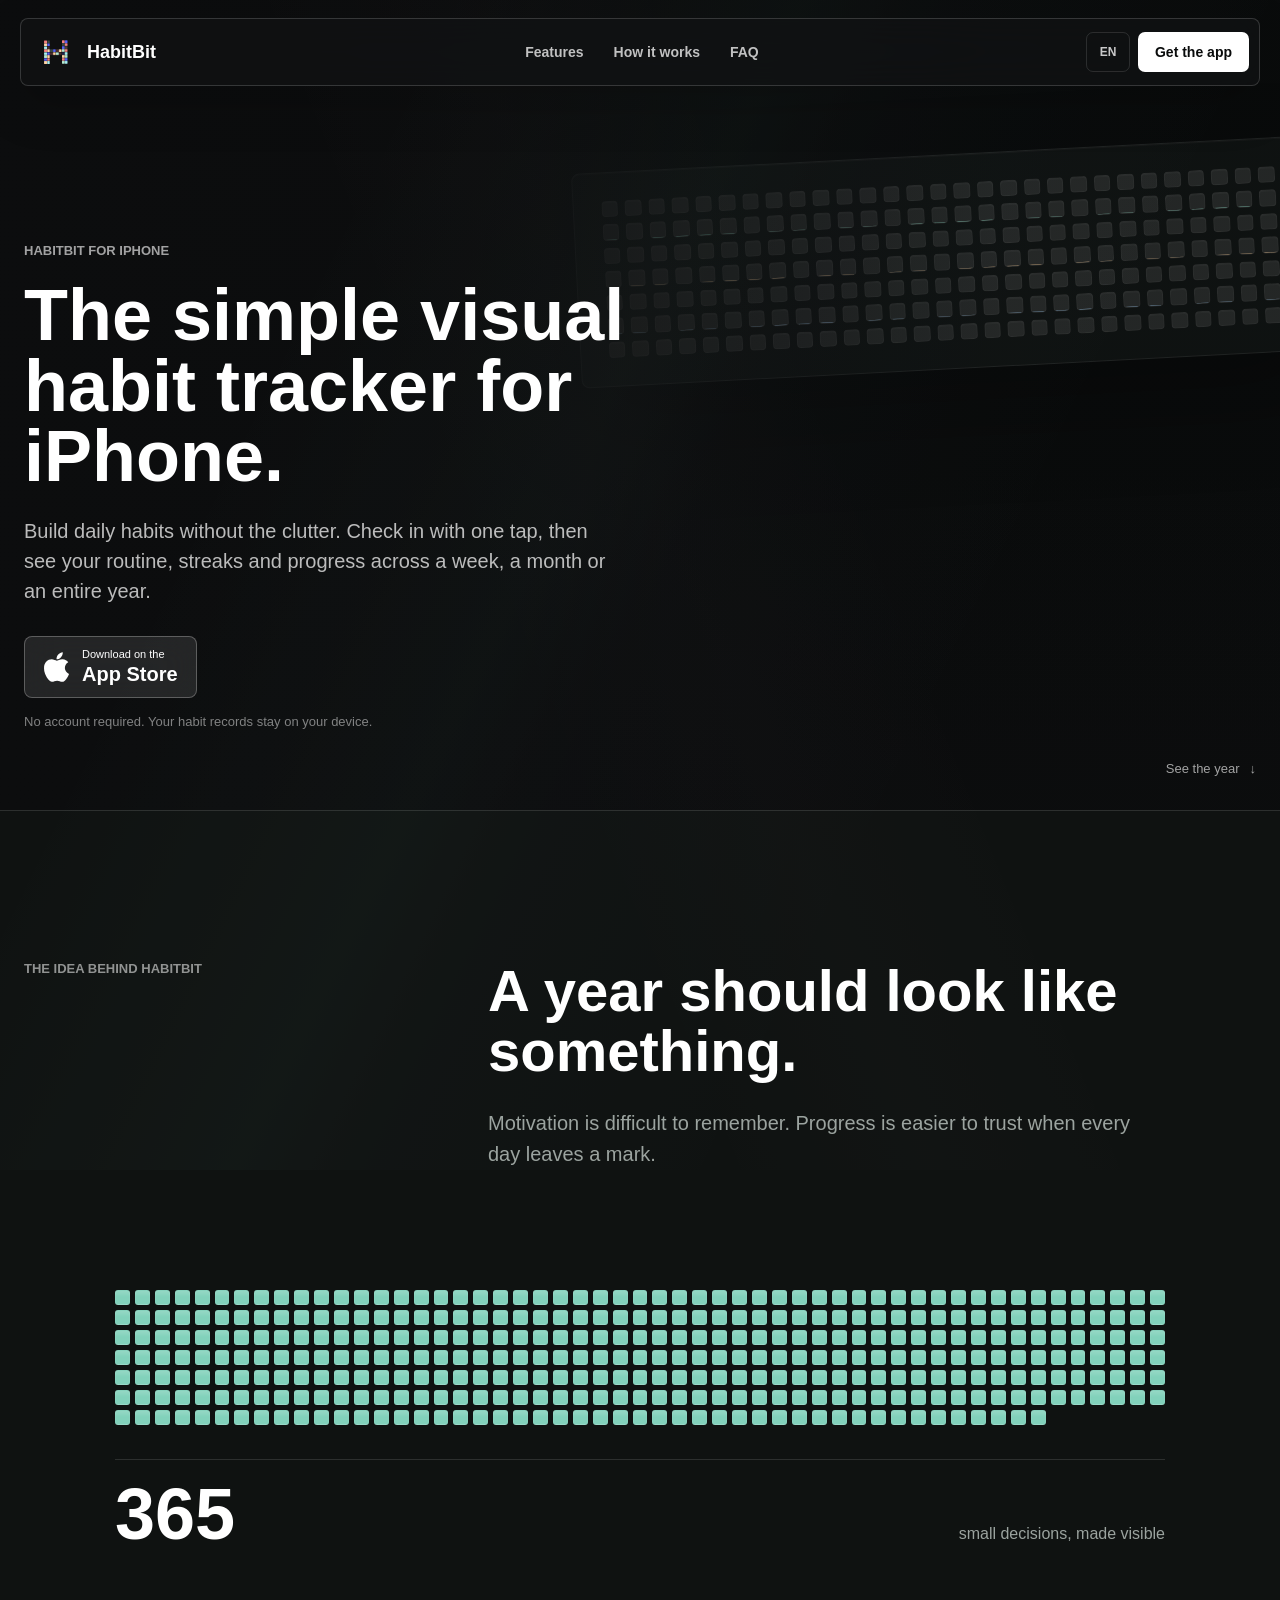
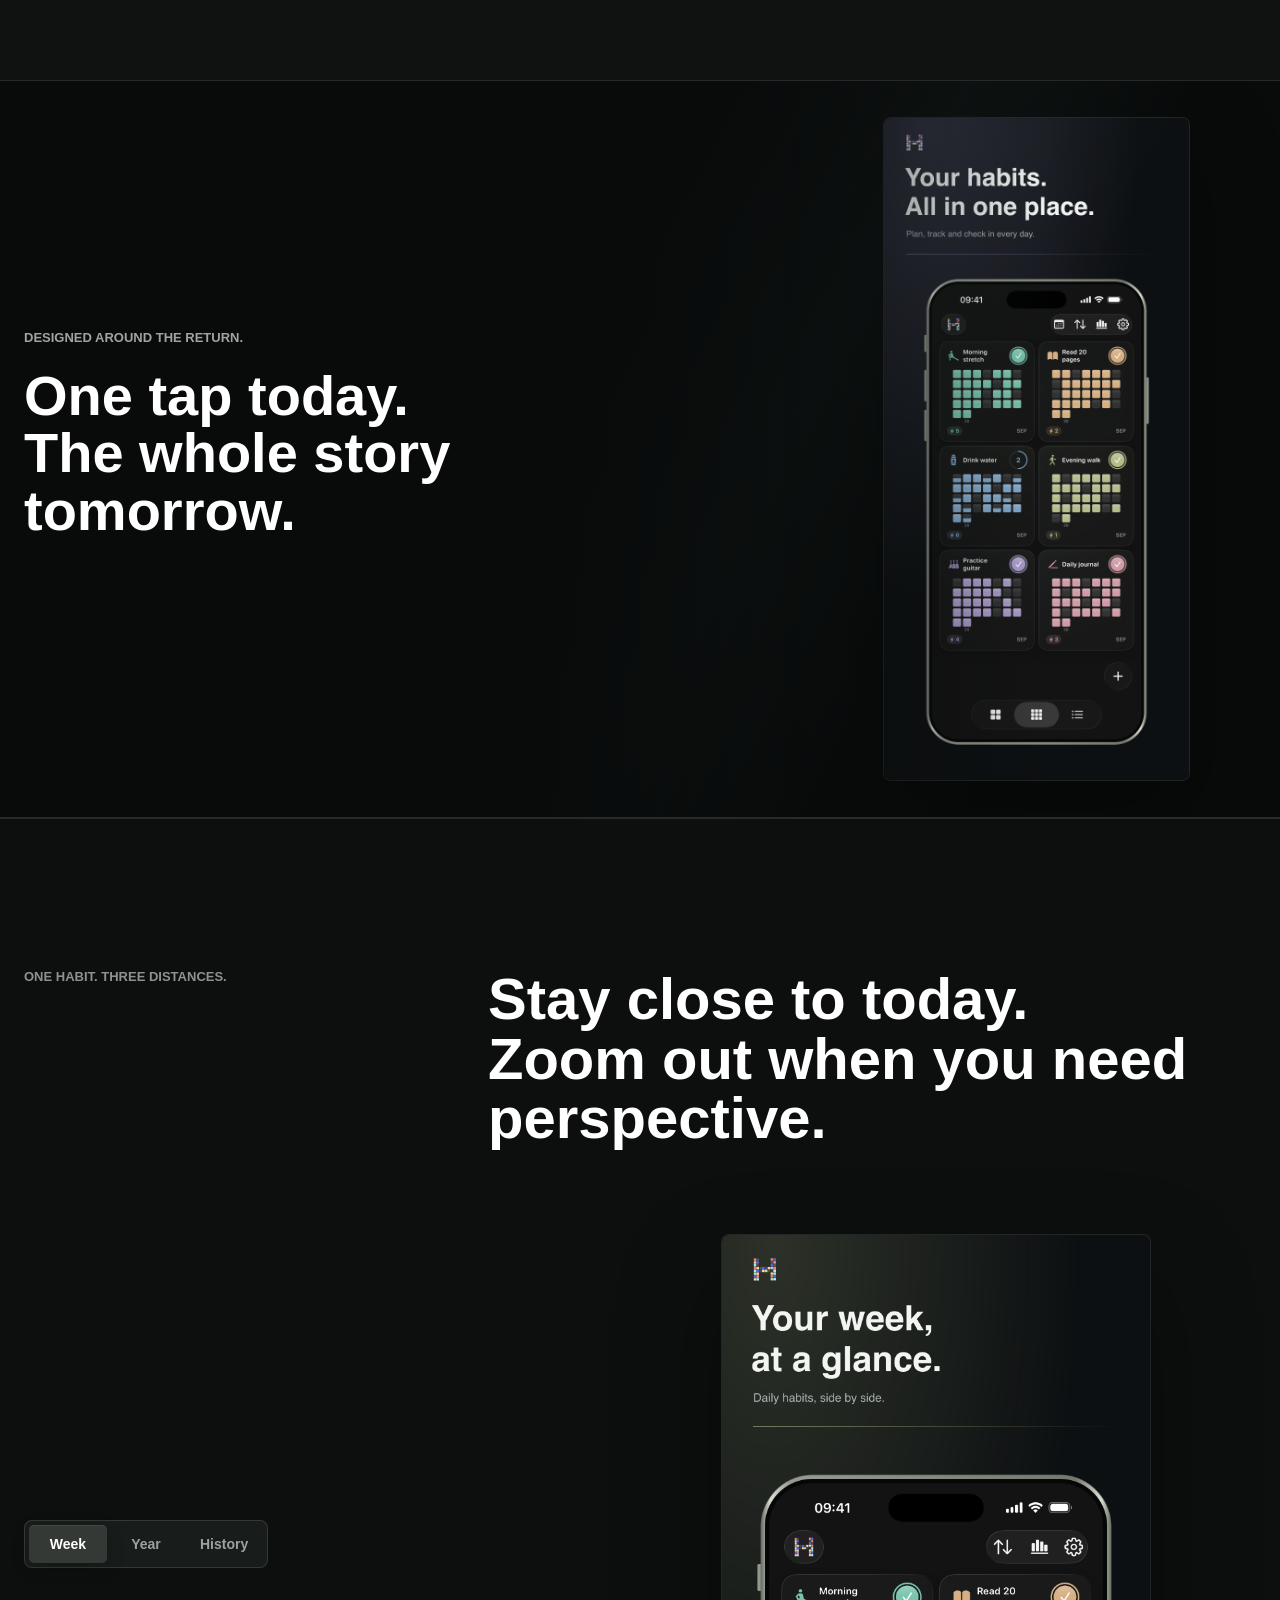
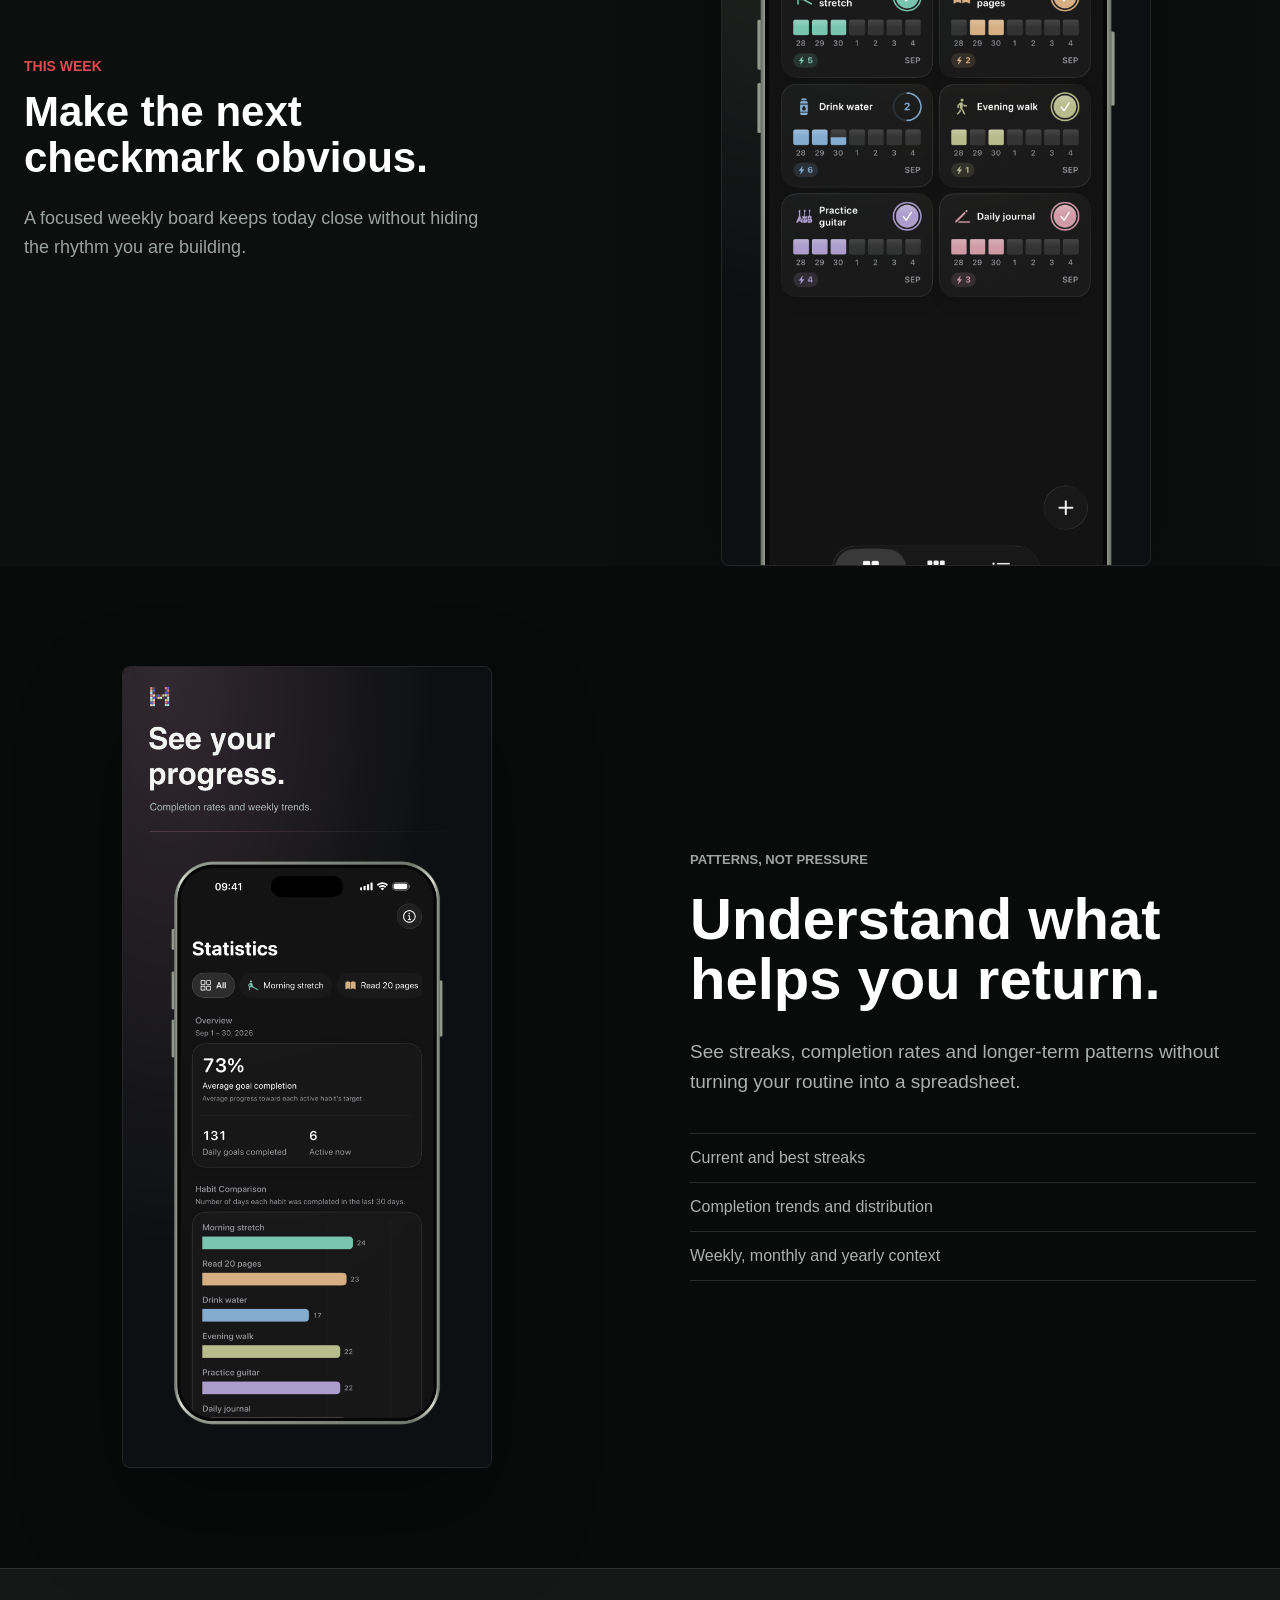
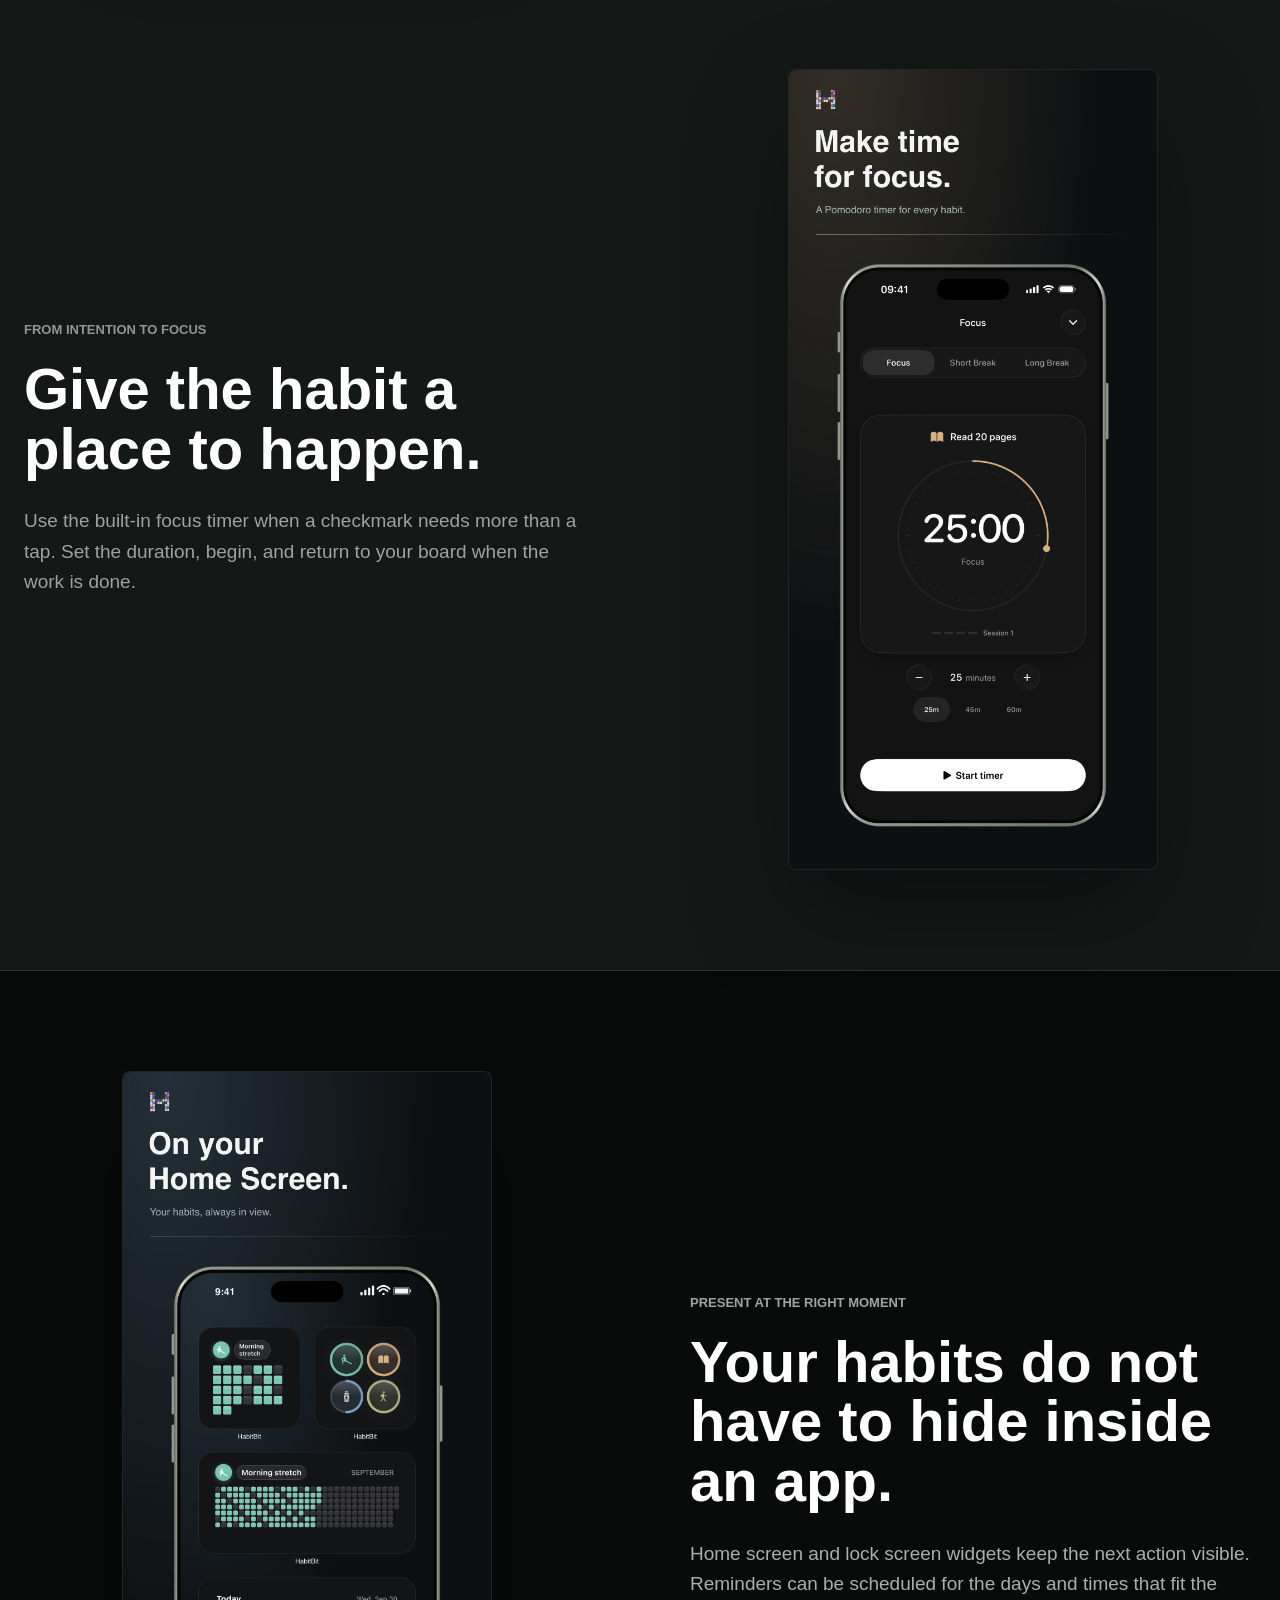
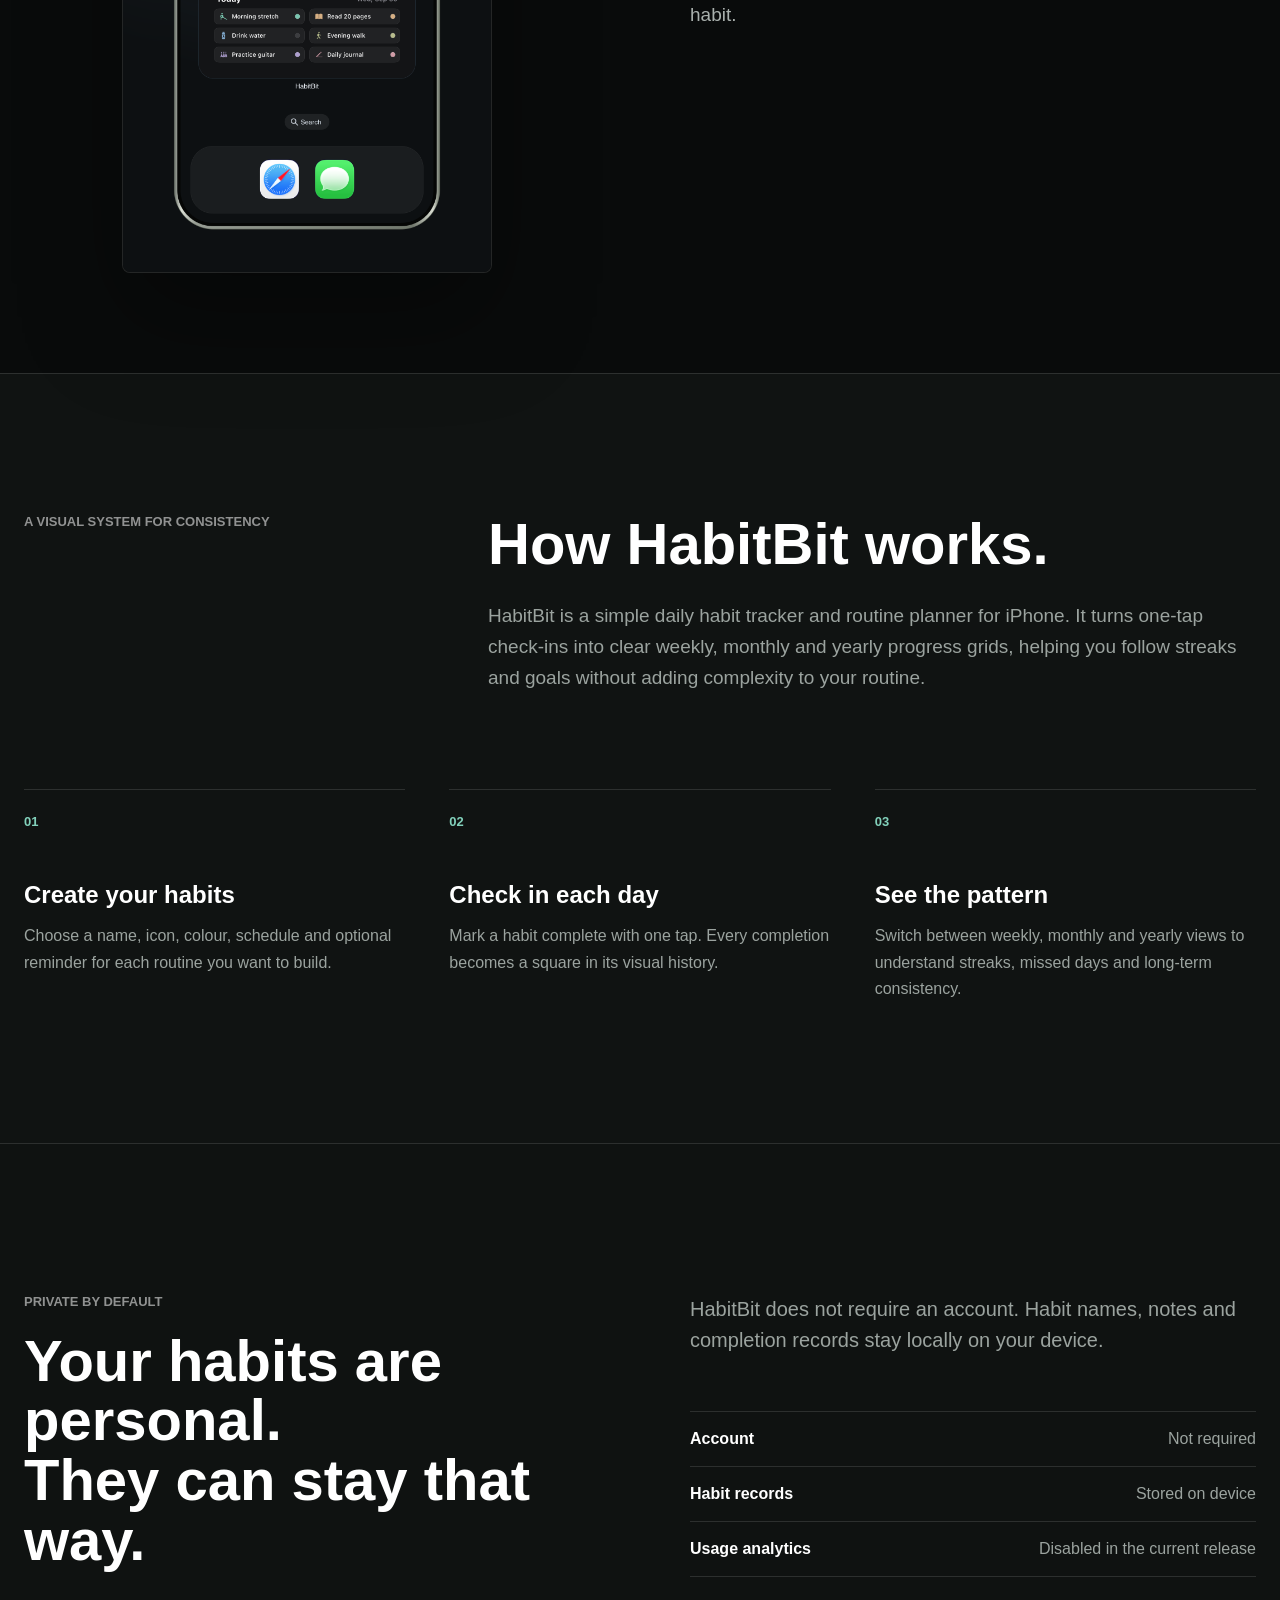
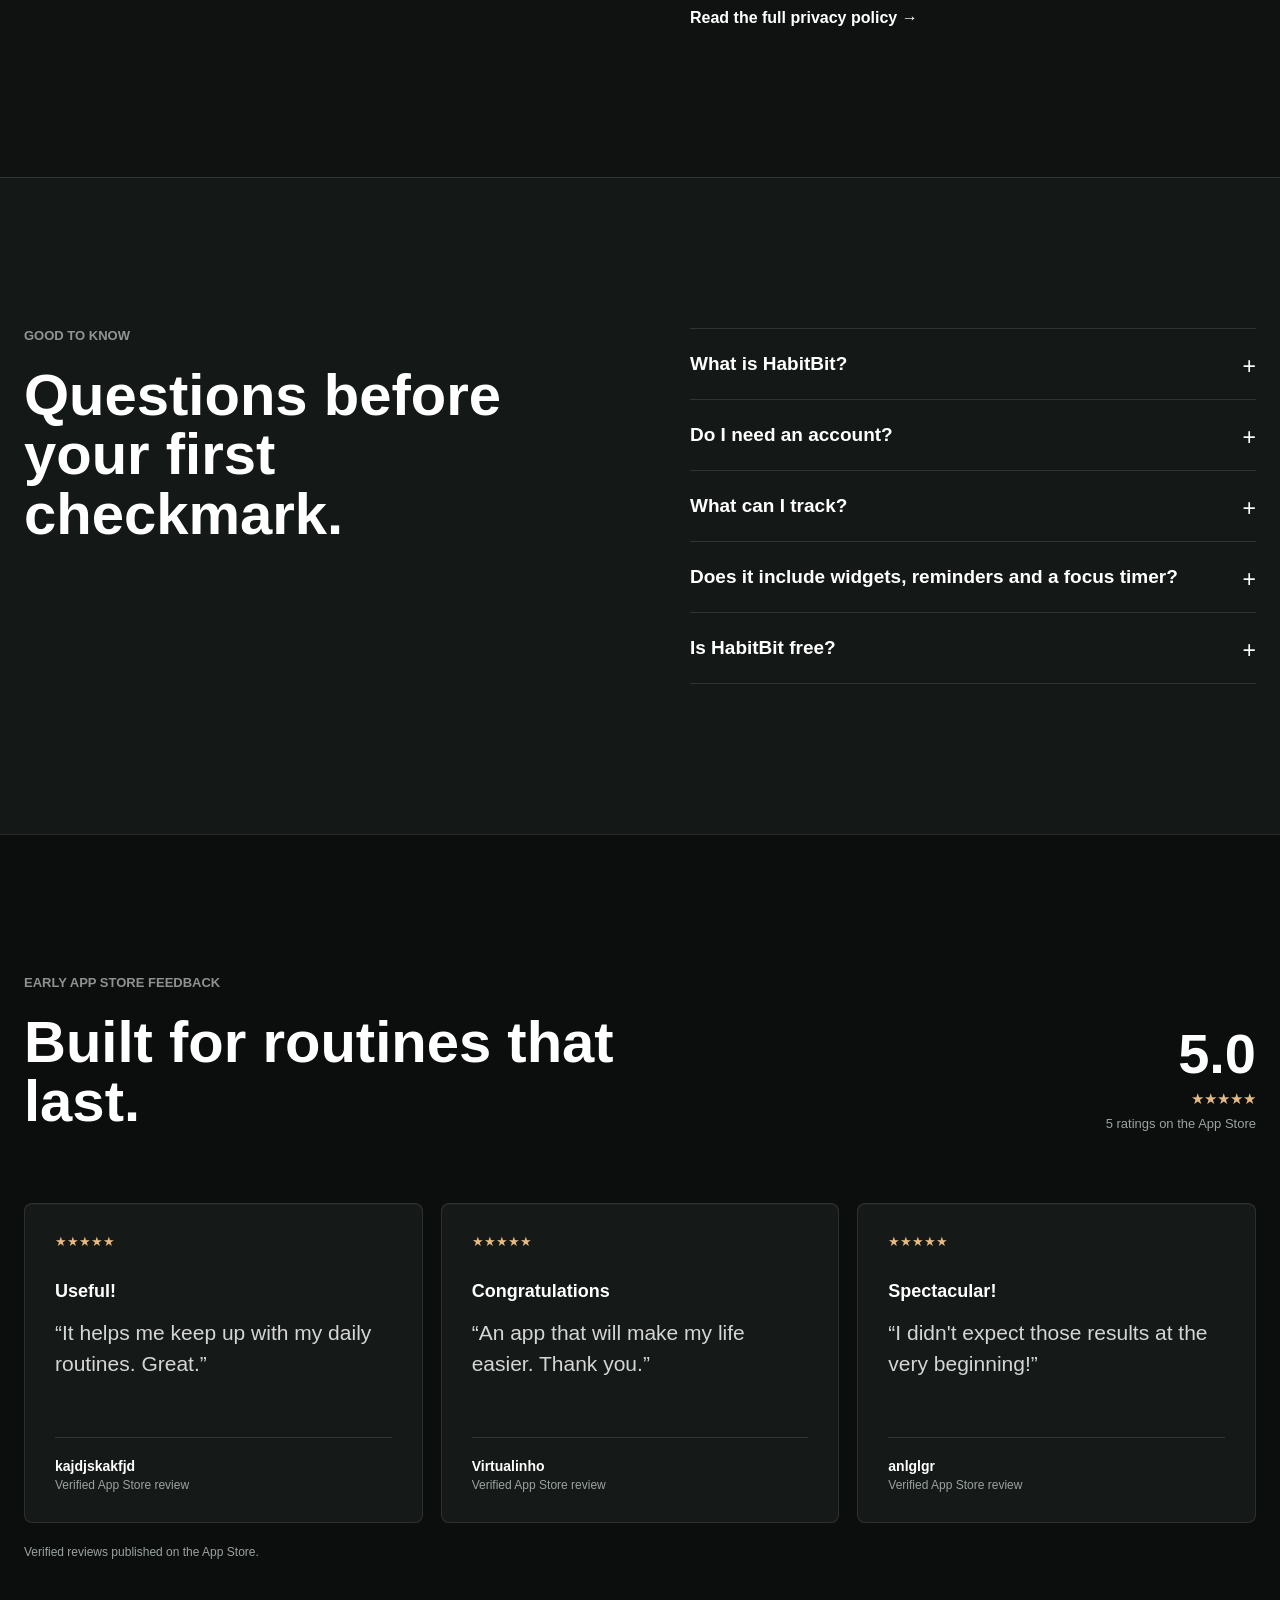
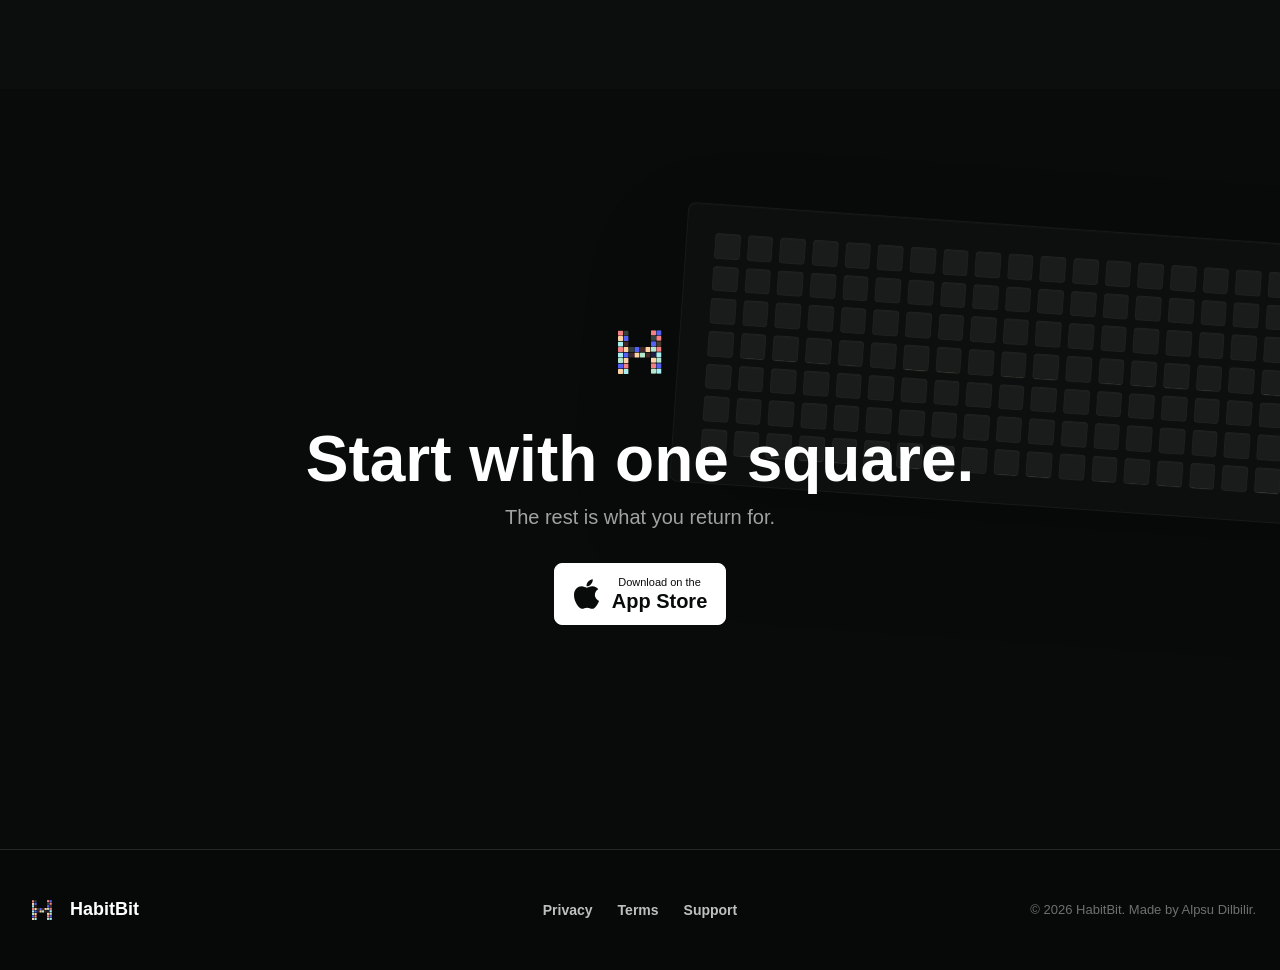
==== commit dfdbf85b: "Refine responsive navigation behavior" ====
--- a/index.html
+++ b/index.html
@@ -25,7 +25,7 @@
     <link rel="icon" type="image/png" href="habitbit.png">
     <link rel="apple-touch-icon" href="habitbit.png">
     <link rel="preload" href="assets/screens/02-habit-overview.png" as="image">
-    <link rel="stylesheet" href="styles.css?v=9">
+    <link rel="stylesheet" href="styles.css?v=10">
     <meta property="og:type" content="website">
     <meta property="og:site_name" content="HabitBit">
     <meta property="og:title" content="HabitBit - Simple Visual Habit Tracker for iPhone">
@@ -81,13 +81,15 @@
             <a href="#how-it-works">How it works</a>
             <a href="#questions">FAQ</a>
         </div>
-        <details class="language-menu">
-            <summary aria-label="Choose language">EN</summary>
-            <div class="language-options">
-                <a lang="en" href="https://www.habitbit.app/">English</a><a lang="tr" href="https://www.habitbit.app/tr/">Türkçe</a><a lang="de" href="https://www.habitbit.app/de/">Deutsch</a><a lang="fr" href="https://www.habitbit.app/fr/">Français</a><a lang="es" href="https://www.habitbit.app/es/">Español</a><a lang="it" href="https://www.habitbit.app/it/">Italiano</a><a lang="pt-BR" href="https://www.habitbit.app/pt-br/">Português</a><a lang="ja" href="https://www.habitbit.app/ja/">日本語</a><a lang="ko" href="https://www.habitbit.app/ko/">한국어</a><a lang="zh-Hans" href="https://www.habitbit.app/zh-hans/">简体中文</a>
-            </div>
-        </details>
-        <a class="nav-download" href="https://apps.apple.com/app/id6755720599" target="_blank" rel="noopener noreferrer">Get the app</a>
+        <div class="nav-actions">
+            <details class="language-menu">
+                <summary aria-label="Choose language">EN</summary>
+                <div class="language-options">
+                    <a lang="en" href="https://www.habitbit.app/">English</a><a lang="tr" href="https://www.habitbit.app/tr/">Türkçe</a><a lang="de" href="https://www.habitbit.app/de/">Deutsch</a><a lang="fr" href="https://www.habitbit.app/fr/">Français</a><a lang="es" href="https://www.habitbit.app/es/">Español</a><a lang="it" href="https://www.habitbit.app/it/">Italiano</a><a lang="pt-BR" href="https://www.habitbit.app/pt-br/">Português</a><a lang="ja" href="https://www.habitbit.app/ja/">日本語</a><a lang="ko" href="https://www.habitbit.app/ko/">한국어</a><a lang="zh-Hans" href="https://www.habitbit.app/zh-hans/">简体中文</a>
+                </div>
+            </details>
+            <a class="nav-download" href="https://apps.apple.com/app/id6755720599" target="_blank" rel="noopener noreferrer">Get the app</a>
+        </div>
     </nav>
 
     <main id="main">
@@ -275,6 +277,6 @@
             <p>© <span id="current-year">2026</span> HabitBit. Made by Alpsu Dilbilir.</p>
         </div>
     </footer>
-    <script src="app.js?v=4" defer></script>
+    <script src="app.js?v=5" defer></script>
 </body>
 </html>
--- a/styles.css
+++ b/styles.css
@@ -65,11 +65,12 @@
     top: 18px;
     left: 50%;
     width: min(calc(100% - 36px), var(--shell));
-    height: 64px;
+    height: 68px;
     padding: 0 10px 0 14px;
-    display: flex;
+    display: grid;
+    grid-template-columns: minmax(0, 1fr) auto minmax(0, 1fr);
+    gap: 24px;
     align-items: center;
-    justify-content: space-between;
     color: var(--white);
     background: rgba(17, 19, 20, 0.72);
     border: 1px solid rgba(255, 255, 255, 0.16);
@@ -78,6 +79,20 @@
     -webkit-backdrop-filter: blur(24px) saturate(140%);
     transform: translateX(-50%);
     box-shadow: 0 18px 50px rgba(0, 0, 0, 0.18);
+    transition: width 420ms cubic-bezier(0.22, 1, 0.36, 1), height 420ms cubic-bezier(0.22, 1, 0.36, 1), top 420ms cubic-bezier(0.22, 1, 0.36, 1), transform 320ms cubic-bezier(0.22, 1, 0.36, 1), opacity 220ms ease, background-color 320ms ease, box-shadow 320ms ease;
+    will-change: transform;
+}
+.site-nav.is-compact {
+    top: 12px;
+    width: min(calc(100% - 32px), 900px);
+    height: 56px;
+    background: rgba(17, 19, 20, 0.86);
+    box-shadow: 0 14px 42px rgba(0, 0, 0, 0.24);
+}
+.site-nav.is-hidden {
+    opacity: 0;
+    pointer-events: none;
+    transform: translate(-50%, calc(-100% - 32px));
 }
 .brand {
     display: inline-flex;
@@ -87,9 +102,10 @@
     font-size: 18px;
     font-weight: 720;
     text-decoration: none;
+    justify-self: start;
 }
 .brand img { border-radius: 10px; }
-.nav-links { display: flex; align-items: center; gap: 30px; }
+.nav-links { display: flex; align-items: center; justify-self: center; gap: 30px; white-space: nowrap; }
 .nav-links a, .footer-links a {
     color: inherit;
     font-size: 14px;
@@ -99,7 +115,8 @@
     transition: opacity 180ms ease;
 }
 .nav-links a:hover, .footer-links a:hover { opacity: 1; }
-.language-menu { position: relative; margin-left: auto; }
+.nav-actions { display: flex; align-items: center; justify-self: end; gap: 8px; min-width: 0; }
+.language-menu { position: relative; }
 .language-menu summary { width: 44px; height: 40px; display: grid; place-items: center; color: rgba(255, 255, 255, 0.78); border: 1px solid rgba(255, 255, 255, 0.12); border-radius: 7px; font-size: 12px; font-weight: 720; cursor: pointer; list-style: none; }
 .language-menu summary::-webkit-details-marker { display: none; }
 .language-menu[open] summary { color: var(--white); background: rgba(255, 255, 255, 0.08); }
@@ -397,6 +414,7 @@
 .js .reveal.is-visible { opacity: 1; transform: translateY(0); }
 
 @media (max-width: 980px) {
+    .site-nav { grid-template-columns: minmax(0, 1fr) auto; gap: 16px; }
     .nav-links { display: none; }
     h1 { font-size: 58px; }
     .hero-grid { inset: 17% -24% auto 38%; grid-template-columns: repeat(30, minmax(11px, 1fr)); gap: 5px; padding: 20px; }
